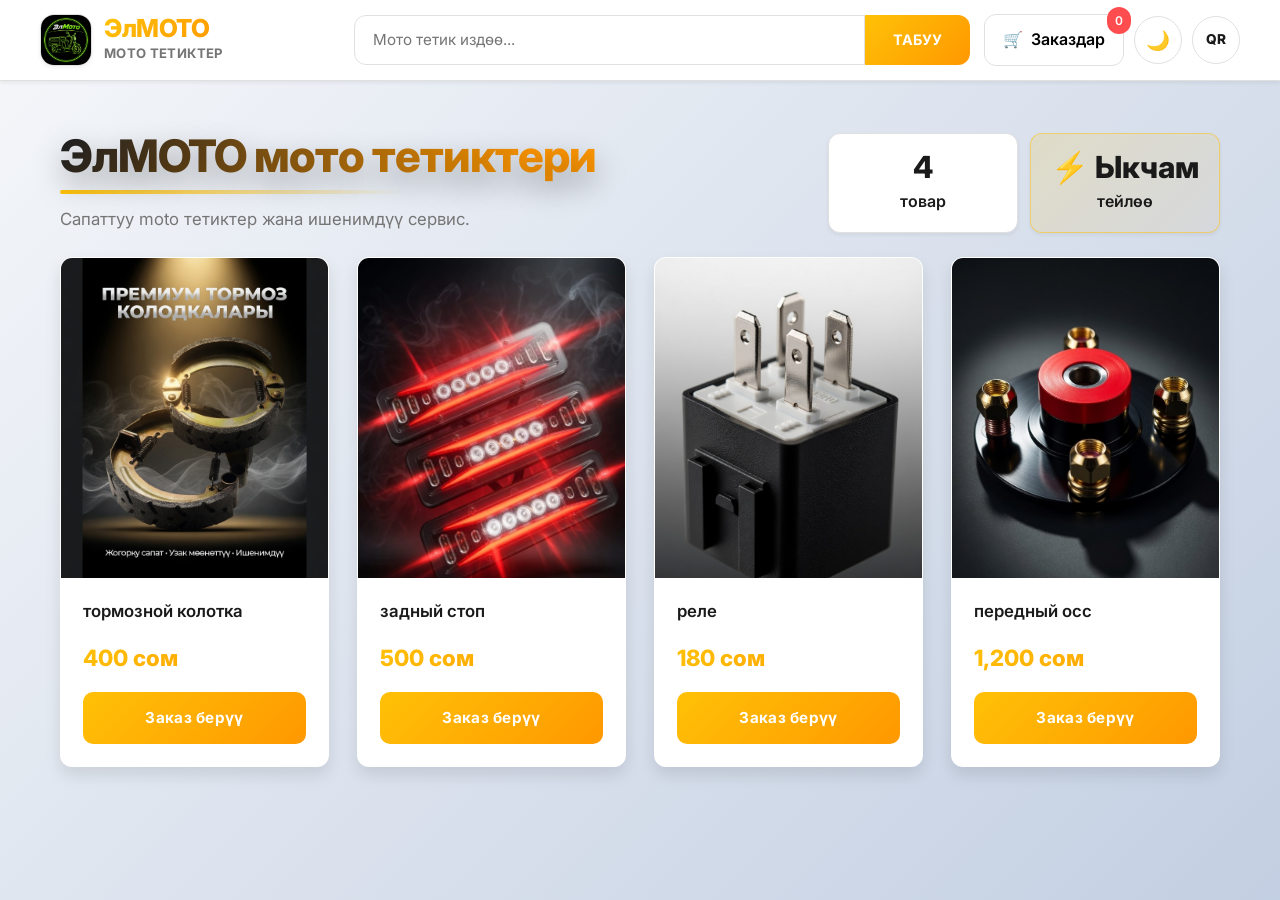
==== index.html @ 6b231006 "Fix mobile layout, QR reliability, and admin UI polish" ====
<!DOCTYPE html>
<html lang="ky">
<head>
    <meta charset="UTF-8">
    <meta name="viewport" content="width=device-width, initial-scale=1.0">
    <title>ЭлМОТО | Мото тетиктер жана заказ берүү</title>
    <meta name="description" content="ЭлМОТО - мото тетиктерди табуу жана заказ берүү үчүн ыңгайлуу дүкөн. Сапаттуу moto тетиктер жана тез байланыш.">
    <meta name="keywords" content="ЭлМОТО, Эл Мото, мото, moto, мото тетиктер, мотозапчасти, заказ, Кыргызстан">
    <meta name="robots" content="index, follow, max-image-preview:large">
    <meta name="theme-color" content="#ff9800">
    <meta property="og:title" content="ЭлМОТО | Мото тетиктер дүкөнү">
    <meta property="og:description" content="ЭлМОТО сайтынан мото тетиктерди тандап, түз заказ бере аласыз.">
    <meta property="og:type" content="website">
    <meta property="og:locale" content="ky_KG">
    <meta name="twitter:card" content="summary">
    <link rel="icon" type="image/jpeg" href="assets/emoto-logo.jpeg">
    <link rel="apple-touch-icon" href="assets/emoto-logo.jpeg">
    <meta property="og:image" content="assets/emoto-logo.jpeg">
    <link href="https://fonts.googleapis.com/css2?family=Inter:wght@400;500;600;700;800&display=swap" rel="stylesheet">
    <link rel="stylesheet" href="style.css">
    <script type="application/ld+json">
    {
      "@context": "https://schema.org",
      "@type": "Store",
      "name": "ЭлМОТО",
      "description": "ЭлМОТО - мото тетиктер дүкөнү жана тез заказ кызматы.",
      "keywords": "ЭлМОТО, moto, мото, мото тетиктер, заказ",
      "availableLanguage": ["ky", "ru"],
      "areaServed": "KG"
    }
    </script>
</head>
<body>

    <header class="main-header">
        <div class="container header-grid">
            <div class="brand">
                <img src="assets/emoto-logo.jpeg" alt="ЭлМОТО эмблемасы" class="brand-emblem">
                <div class="brand-text">
                    <span class="logo">ЭлМОТО</span>
                    <span class="logo-accent">moto тетиктер</span>
                </div>
            </div>

            <form id="search-form" class="search-panel" autocomplete="off">
                <input id="search-input" type="search" placeholder="Мото тетик издөө..." aria-label="Мото товарларды издөө">
                <button type="submit" class="search-btn">ТАБУУ</button>
            </form>

            <div class="header-actions">
                <button id="cart-open" class="cart-trigger" aria-label="Open orders panel">
                    <span class="icon">🛒</span>
                    <span class="text">Заказдар</span>
                    <span id="cart-count" class="cart-badge">0</span>
                </button>

                <button id="theme-toggle" class="theme-toggle" aria-label="Toggle theme">🌙</button>

                <a href="qr.html" class="qr-link" aria-label="QR баракчасын ачуу">QR</a>
            </div>
        </div>
    </header>

    <main class="container">
        <section class="banner">
            <div>
                <h1>ЭлМОТО мото тетиктери</h1>
                <p>Сапаттуу moto тетиктер жана ишенимдүү сервис.</p>
            </div>
            <div class="hero-stats">
                <div><strong id="product-total">0</strong> товар</div>
                <div class="quick-service"><strong>Ыкчам</strong> тейлөө</div>
            </div>
        </section>

        <section id="product-list" class="market-grid" aria-live="polite"></section>
    </main>

    <aside id="cart-panel" class="cart-panel" aria-hidden="true">
        <div class="cart-inner">
            <div class="cart-header">
                <div>
                    <h2>Заказдар</h2>
                    <p id="cart-summary">0 товар, 0 сом</p>
                </div>
                <button id="cart-close" class="icon-button" aria-label="Close cart">✕</button>
            </div>

            <div id="cart-items" class="cart-content"></div>

            <div class="cart-footer">
                <div class="total-row">
                    <span>Жалпы:</span>
                    <strong id="total-amount">0 сом</strong>
                </div>
                <div class="form-group">
                    <input id="customer-name" type="text" placeholder="Атыңыз" autocomplete="name">
                    <input id="customer-phone" type="tel" placeholder="Телефон номери (0...)">
                </div>
                <button id="order-submit" class="checkout-btn">ЗАКАЗ БЕРҮҮ</button>
            </div>
        </div>
    </aside>

    <div id="toast" class="toast" aria-live="assertive" aria-atomic="true"></div>

    <script src="script.js"></script>
</body>
</html>
---- style.css ----
:root {
    --primary: #ffc107;
    --primary-dark: #ff9800;
    --primary-light: #fff9c4;
    --secondary: #2196f3;
    --success: #4caf50;
    --danger: #f44336;
    --surface: #ffffff;
    --surface-muted: #f5f5f5;
    --surface-dark: #fafafa;
    --text: #1a1a1a;
    --text-muted: #757575;
    --text-light: #9e9e9e;
    --border: #e0e0e0;
    --shadow-sm: 0 2px 4px rgba(0, 0, 0, 0.06);
    --shadow-md: 0 8px 16px rgba(0, 0, 0, 0.1);
    --shadow-lg: 0 16px 32px rgba(0, 0, 0, 0.12);
    --shadow-xl: 0 24px 48px rgba(0, 0, 0, 0.15);
    --radius: 12px;
    --transition: all 0.3s cubic-bezier(0.4, 0, 0.2, 1);
}

body.dark-theme,
body.dark,
body.dark-mode {
    --surface: #1a1a1a;
    --surface-muted: #2d2d2d;
    --surface-dark: #121212;
    --text: #ffffff;
    --text-muted: #b0b0b0;
    --text-light: #808080;
    --border: #404040;
    --shadow-sm: 0 2px 4px rgba(0, 0, 0, 0.3);
    --shadow-md: 0 8px 16px rgba(0, 0, 0, 0.4);
    --shadow-lg: 0 16px 32px rgba(0, 0, 0, 0.5);
    --shadow-xl: 0 24px 48px rgba(0, 0, 0, 0.6);
}

body.dark-theme .main-header,
body.dark .main-header,
body.dark-mode .main-header {
    background: rgba(26, 26, 26, 0.98);
}

body.dark-theme,
body.dark,
body.dark-mode {
    background: #000000;
}

body.dark-theme .banner h1,
body.dark .banner h1,
body.dark-mode .banner h1 {
    background: linear-gradient(135deg, #ffffff 0%, #ffe082 45%, #ffb300 100%);
    -webkit-background-clip: text;
    -webkit-text-fill-color: transparent;
    background-clip: text;
    text-shadow: 0 10px 28px rgba(0, 0, 0, 0.35);
}

* {
    margin: 0;
    padding: 0;
    box-sizing: border-box;
}

html {
    scroll-behavior: smooth;
    width: 100%;
    max-width: 100%;
    overflow-x: hidden;
}

body {
    min-height: 100vh;
    background: linear-gradient(135deg, #f5f7fa 0%, #c3cfe2 100%);
    color: var(--text);
    font-family: 'Inter', -apple-system, BlinkMacSystemFont, 'Segoe UI', sans-serif;
    line-height: 1.6;
    -webkit-font-smoothing: antialiased;
    -moz-osx-font-smoothing: grayscale;
    width: 100%;
    max-width: 100%;
    overflow-x: hidden;
}

#app,
main {
    width: 100%;
    max-width: 100%;
}

button,
input {
    font: inherit;
}

a {
    color: inherit;
    text-decoration: none;
}

button {
    cursor: pointer;
}

.container {
    max-width: 1200px;
    margin: 0 auto;
    padding: 28px 20px 40px;
}

.main-header {
    position: sticky;
    top: 0;
    z-index: 100;
    background: rgba(255, 255, 255, 0.98);
    backdrop-filter: blur(12px);
    border-bottom: 1px solid var(--border);
    box-shadow: var(--shadow-sm);
}

.header-grid {
    display: grid;
    grid-template-columns: minmax(220px, 300px) minmax(260px, 1fr) auto;
    align-items: center;
    gap: 14px;
    padding: 14px 0;
}

.brand {
    display: flex;
    align-items: center;
    gap: 12px;
    min-width: 0;
}

.brand-emblem {
    width: 52px;
    height: 52px;
    border-radius: 14px;
    object-fit: cover;
    object-position: center;
    background: #0f1115;
    box-shadow: var(--shadow-sm);
    border: 1px solid var(--border);
}

.brand-text {
    display: grid;
    min-width: 0;
    gap: 2px;
}

.logo {
    display: block;
    font-size: 1.55rem;
    font-weight: 800;
    line-height: 1;
    letter-spacing: -0.5px;
    color: var(--text);
    background: linear-gradient(135deg, var(--primary) 0%, var(--primary-dark) 100%);
    -webkit-background-clip: text;
    -webkit-text-fill-color: transparent;
    background-clip: text;
}

.logo-accent {
    color: var(--text-muted);
    font-size: 0.82rem;
    font-weight: 700;
    letter-spacing: 0.35px;
    text-transform: uppercase;
}

.header-actions {
    display: flex;
    align-items: center;
    gap: 10px;
    justify-self: end;
}

.search-panel {
    display: flex;
    width: 100%;
    min-width: 0;
}

.search-panel input {
    flex: 1;
    min-width: 0;
    border: 1px solid var(--border);
    border-radius: 12px 0 0 12px;
    padding: 12px 18px;
    outline: none;
    background: var(--surface);
    font-size: 0.95rem;
    transition: var(--transition);
}

.search-panel input:focus {
    border-color: var(--primary);
    box-shadow: 0 0 0 3px rgba(255, 193, 7, 0.1);
}

.search-panel button {
    border: none;
    border-radius: 0 12px 12px 0;
    background: linear-gradient(135deg, var(--primary) 0%, var(--primary-dark) 100%);
    color: #fff;
    padding: 0 28px;
    font-weight: 700;
    cursor: pointer;
    transition: var(--transition);
    font-size: 0.9rem;
    min-width: 94px;
    white-space: nowrap;
}

.search-panel button:hover {
    transform: translateY(-2px);
    box-shadow: 0 4px 12px rgba(255, 152, 0, 0.3);
}

.cart-trigger {
    position: relative;
    display: inline-flex;
    gap: 8px;
    align-items: center;
    background: var(--surface);
    border: 1px solid var(--border);
    border-radius: 12px;
    padding: 12px 18px;
    font-weight: 600;
    transition: var(--transition);
    cursor: pointer;
}

.cart-trigger .text {
    white-space: nowrap;
}

.cart-trigger:hover {
    border-color: var(--primary);
    background: var(--primary-light);
    box-shadow: var(--shadow-sm);
}

.cart-badge {
    position: absolute;
    top: -8px;
    right: -8px;
    background: #ff4d4f;
    color: #fff;
    font-size: 0.75rem;
    padding: 4px 8px;
    border-radius: 999px;
}

.theme-toggle {
    width: 48px;
    height: 48px;
    border-radius: 50%;
    border: 1px solid var(--border);
    background: var(--surface);
    display: grid;
    place-items: center;
    cursor: pointer;
    transition: var(--transition);
    font-size: 1.2rem;
}

.theme-toggle:hover {
    border-color: var(--primary);
    background: var(--primary-light);
    box-shadow: var(--shadow-sm);
}

.qr-link {
    width: 48px;
    height: 48px;
    border-radius: 50%;
    border: 1px solid var(--border);
    background: var(--surface);
    display: inline-grid;
    place-items: center;
    transition: var(--transition);
    font-size: 0.85rem;
    font-weight: 800;
    letter-spacing: 0.5px;
}

.qr-link:hover {
    border-color: var(--primary);
    background: var(--primary-light);
    box-shadow: var(--shadow-sm);
}

.banner {
    display: flex;
    flex-wrap: wrap;
    gap: 18px;
    justify-content: space-between;
    align-items: center;
    padding: 24px 0;
}

.banner h1 {
    font-size: 2.8rem;
    line-height: 1.06;
    font-weight: 800;
    letter-spacing: -1px;
    display: inline-block;
    background: linear-gradient(135deg, #1b1e24 0%, #ff9800 82%);
    -webkit-background-clip: text;
    -webkit-text-fill-color: transparent;
    background-clip: text;
    text-shadow: 0 12px 30px rgba(0, 0, 0, 0.34);
}

.banner h1::after {
    content: '';
    display: block;
    width: 64%;
    height: 4px;
    margin-top: 10px;
    border-radius: 999px;
    background: linear-gradient(90deg, #ffc107 0%, rgba(255, 193, 7, 0) 100%);
}

.banner p {
    margin-top: 12px;
    color: var(--text-muted);
    max-width: 620px;
    font-size: 1.05rem;
}

.hero-stats {
    display: grid;
    grid-template-columns: repeat(2, minmax(120px, 1fr));
    gap: 12px;
}

.hero-stats div {
    background: var(--surface);
    border: 1px solid var(--border);
    border-radius: 12px;
    padding: 18px 20px;
    font-weight: 600;
    text-align: center;
    box-shadow: var(--shadow-sm);
    transition: var(--transition);
}

.hero-stats div:hover {
    transform: translateY(-2px);
    box-shadow: var(--shadow-md);
    border-color: var(--primary);
}

.hero-stats strong {
    display: block;
    font-size: 1.9rem;
    font-weight: 800;
    line-height: 1;
    margin-bottom: 6px;
}

.hero-stats .quick-service {
    background: linear-gradient(135deg, rgba(255, 193, 7, 0.16) 0%, rgba(255, 152, 0, 0.06) 100%);
    border-color: rgba(255, 193, 7, 0.5);
}

.hero-stats .quick-service strong::before {
    content: '⚡ ';
}

.market-grid {
    display: grid;
    grid-template-columns: repeat(auto-fit, minmax(260px, 1fr));
    gap: 28px;
}

.empty-state {
    grid-column: 1 / -1;
    background: var(--surface);
    border: 1px solid var(--border);
    border-radius: var(--radius);
    padding: 32px;
    text-align: center;
    color: var(--text-muted);
}

.empty-state strong {
    display: block;
    margin-bottom: 8px;
    color: var(--text);
    font-size: 1.1rem;
}

.card {
    background: var(--surface);
    border-radius: var(--radius);
    box-shadow: var(--shadow-md);
    overflow: hidden;
    display: flex;
    flex-direction: column;
    transition: var(--transition);
    border: 1px solid rgba(255, 193, 7, 0);
}

.card:hover {
    transform: translateY(-6px);
    box-shadow: var(--shadow-lg);
    border-color: var(--primary);
}

.img-container {
    width: 100%;
    height: 320px;
    display: flex;
    align-items: center;
    justify-content: center;
    overflow: hidden;
    background: linear-gradient(135deg, #f9fbff 0%, #eaf0f9 100%);
    position: relative;
    border-radius: 8px 8px 0 0;
}

.img-container img {
    width: 100%;
    height: 100%;
    object-fit: cover;
    padding: 0;
    border-radius: 0;
    display: block;
}

.card-body {
    padding: 22px;
    display: flex;
    flex-direction: column;
    gap: 16px;
    flex: 1;
}

.card-body h3 {
    font-size: 1.05rem;
    line-height: 1.4;
    color: var(--text);
    font-weight: 600;
}

.card-body .price {
    font-size: 1.4rem;
    font-weight: 800;
    background: linear-gradient(135deg, var(--primary) 0%, var(--primary-dark) 100%);
    -webkit-background-clip: text;
    -webkit-text-fill-color: transparent;
    background-clip: text;
}

.card-body button {
    align-self: stretch;
    border-radius: 10px;
    border: none;
    background: linear-gradient(135deg, var(--primary) 0%, var(--primary-dark) 100%);
    color: #fff;
    font-weight: 700;
    padding: 14px 0;
    transition: var(--transition);
    cursor: pointer;
    font-size: 0.95rem;
}

.card-body button:hover {
    transform: scale(1.02);
    box-shadow: 0 4px 12px rgba(255, 152, 0, 0.3);
}

.card-body button:active {
    transform: scale(0.98);
}

.cart-panel {
    position: fixed;
    inset: 0 auto auto auto;
    right: -100%;
    top: 0;
    width: min(420px, 100%);
    height: 100%;
    background: var(--surface);
    transition: right 0.3s ease;
    box-shadow: -24px 0 60px rgba(0, 0, 0, 0.15);
    z-index: 120;
}

.cart-panel.active {
    right: 0;
}

.cart-inner {
    display: flex;
    flex-direction: column;
    height: 100%;
    padding: 28px;
}

.cart-header,
.admin-header {
    display: flex;
    justify-content: space-between;
    align-items: flex-start;
    gap: 18px;
    margin-bottom: 10px;
}

.cart-header h2,
.admin-header h2 {
    font-size: 1.6rem;
    font-weight: 800;
    background: linear-gradient(135deg, var(--text) 0%, var(--primary-dark) 100%);
    -webkit-background-clip: text;
    -webkit-text-fill-color: transparent;
    background-clip: text;
}

.cart-content {
    flex: 1;
    margin: 22px 0;
    display: grid;
    gap: 14px;
    overflow-y: auto;
}

.cart-item,
.admin-item {
    background: var(--surface-muted);
    border: 1px solid var(--border);
    border-radius: 10px;
    padding: 16px;
    display: grid;
    gap: 10px;
    transition: var(--transition);
}

.cart-item:hover {
    border-color: var(--primary);
    background: #fefdf7;
}

.cart-item span,
.admin-item span {
    color: var(--text-muted);
}

.cart-item strong {
    color: var(--text);
    font-weight: 700;
}

.quantity-control {
    display: inline-flex;
    align-items: center;
    gap: 10px;
    border: 1px solid var(--border);
    border-radius: 8px;
    padding: 6px 10px;
    background: var(--surface);
    transition: var(--transition);
}

.quantity-control:hover {
    border-color: var(--primary);
}

.quantity-control button {
    border: none;
    background: transparent;
    font-size: 1rem;
    font-weight: 700;
    width: 26px;
    height: 26px;
    border-radius: 50%;
}

.cart-footer {
    border-top: 1px solid var(--border);
    padding-top: 18px;
    display: grid;
    gap: 18px;
}

.total-row {
    display: flex;
    justify-content: space-between;
    font-size: 1.15rem;
    font-weight: 800;
    background: linear-gradient(135deg, var(--text) 0%, var(--primary-dark) 100%);
    color: var(--surface);
    padding: 14px 16px;
    border-radius: 10px;
}

.form-group {
    display: grid;
    gap: 12px;
}

.form-group input {
    width: 100%;
    border: 1px solid var(--border);
    border-radius: 10px;
    padding: 12px 16px;
    outline: none;
    font-size: 0.95rem;
    transition: var(--transition);
}

.form-group input:focus {
    border-color: var(--primary);
    box-shadow: 0 0 0 3px rgba(255, 193, 7, 0.1);
}

.checkout-btn {
    border: none;
    border-radius: 10px;
    background: linear-gradient(135deg, #000 0%, #1a1a1a 100%);
    color: #fff;
    font-weight: 800;
    padding: 14px;
    transition: var(--transition);
    cursor: pointer;
    font-size: 0.95rem;
    letter-spacing: 0.3px;
}

.checkout-btn:hover {
    transform: translateY(-2px);
    box-shadow: 0 6px 16px rgba(0, 0, 0, 0.3);
}

.checkout-btn:active {
    transform: translateY(0);
}

.icon-button {
    border: none;
    background: transparent;
    font-size: 1.2rem;
    color: var(--text);
    cursor: pointer;
    transition: var(--transition);
}

.admin-entry {
    position: fixed;
    bottom: 22px;
    left: 22px;
    width: 56px;
    height: 56px;
    border-radius: 50%;
    display: grid;
    place-items: center;
    background: var(--surface);
    box-shadow: var(--shadow-lg);
    opacity: 1;
    border: 1px solid var(--border);
    cursor: pointer;
    transition: var(--transition);
    font-size: 1.4rem;
}

.admin-entry:hover {
    transform: scale(1.1);
    box-shadow: var(--shadow-xl);
}

.modal {
    position: fixed;
    inset: 0;
    background: rgba(0, 0, 0, 0.5);
    display: none;
    align-items: center;
    justify-content: center;
    padding: 24px;
    z-index: 130;
    animation: fadeIn 0.2s ease;
}

.modal.active {
    display: flex;
}

.modal-card,
.admin-window {
    width: min(520px, 100%);
    border-radius: 16px;
    background: var(--surface);
    padding: 32px;
    box-shadow: var(--shadow-xl);
    animation: slideUp 0.3s ease;
}

@keyframes fadeIn {
    from { opacity: 0; }
    to { opacity: 1; }
}

@keyframes slideUp {
    from { transform: translateY(20px); opacity: 0; }
    to { transform: translateY(0); opacity: 1; }
}

.modal-card h3 {
    margin-bottom: 18px;
    font-size: 1.4rem;
    font-weight: 800;
    background: linear-gradient(135deg, #000 0%, #1a1a1a 100%);
    -webkit-background-clip: text;
    -webkit-text-fill-color: transparent;
    background-clip: text;
}

.modal-card input,
.admin-body input,
#product-image {
    width: 100%;
    border: 1px solid var(--border);
    border-radius: 10px;
    padding: 14px 16px;
    margin-bottom: 14px;
    transition: var(--transition);
    font-size: 0.95rem;
}

.modal-card input:focus,
.admin-body input:focus {
    outline: none;
    border-color: var(--primary);
    box-shadow: 0 0 0 3px rgba(255, 193, 7, 0.1);
}

.modal-actions {
    display: flex;
    gap: 12px;
    flex-wrap: wrap;
}

.secondary-btn {
    border: 1px solid var(--border);
    background: var(--surface);
    color: var(--text);
    border-radius: 10px;
    padding: 14px 24px;
    cursor: pointer;
    font-weight: 600;
    transition: var(--transition);
    font-size: 0.95rem;
}

.secondary-btn:hover {
    background: var(--surface-muted);
    border-color: var(--text-light);
}

.upload-label {
    display: block;
    width: 100%;
    border: 2px dashed var(--border);
    border-radius: 12px;
    padding: 24px;
    text-align: center;
    color: var(--text-muted);
    cursor: pointer;
    margin-bottom: 14px;
    transition: var(--transition);
    background: var(--surface-dark);
}

.upload-label:hover {
    border-color: var(--primary);
    background: var(--primary-light);
    color: var(--primary-dark);
}

.admin-body {
    display: grid;
    gap: 14px;
}

.admin-list-scroll {
    margin-top: 20px;
    display: grid;
    gap: 12px;
    max-height: 360px;
    overflow-y: auto;
    border: 1px solid var(--border);
    border-radius: 10px;
    padding: 12px;
    background: var(--surface-muted);
}

.admin-item {
    display: grid;
    grid-template-columns: 1fr auto;
    align-items: center;
    gap: 14px;
}

.admin-item button {
    border: none;
    background: linear-gradient(135deg, var(--danger) 0%, #e53935 100%);
    color: #fff;
    border-radius: 10px;
    padding: 10px 14px;
    cursor: pointer;
    transition: var(--transition);
    font-weight: 600;
}

.admin-item button:hover {
    transform: translateY(-2px);
    box-shadow: 0 4px 12px rgba(244, 67, 54, 0.3);
}

.qr-page {
    max-width: 760px;
}

.qr-hero {
    margin-bottom: 12px;
}

.qr-card {
    background: var(--surface);
    border: 1px solid var(--border);
    border-radius: 16px;
    box-shadow: var(--shadow-md);
    padding: 28px;
    display: grid;
    gap: 16px;
}

.qr-container {
    display: flex;
    justify-content: center;
    margin: 20px 0;
}

.qr-container img {
    width: 200px;
    height: 200px;
    border: 1px solid var(--border);
    border-radius: 10px;
}

.qr-url {
    color: var(--text-muted);
    text-align: center;
    word-break: break-all;
}

.qr-home-btn {
    text-align: center;
    display: inline-block;
}

.qr-top-link {
    padding: 10px 16px;
    border: 1px solid var(--border);
    border-radius: 999px;
    font-weight: 700;
    background: var(--surface);
    transition: var(--transition);
}

.qr-top-link:hover {
    border-color: var(--primary);
    background: var(--primary-light);
}

.toast {
    position: fixed;
    bottom: 22px;
    left: 50%;
    transform: translateX(-50%) translateY(20px);
    min-width: 280px;
    max-width: 92%;
    background: linear-gradient(135deg, rgba(30, 30, 30, 0.94) 0%, rgba(0, 0, 0, 0.96) 100%);
    color: white;
    padding: 16px 20px;
    border-radius: 10px;
    text-align: center;
    opacity: 0;
    pointer-events: none;
    transition: var(--transition);
    box-shadow: var(--shadow-lg);
    border: 1px solid rgba(255, 255, 255, 0.1);
}

.toast.show {
    opacity: 1;
    transform: translateX(-50%) translateY(0);
}

body.dark-theme .search-panel input,
body.dark .search-panel input,
body.dark-mode .search-panel input {
    color: #ffffff;
}

body.dark-theme .search-panel input::placeholder,
body.dark .search-panel input::placeholder,
body.dark-mode .search-panel input::placeholder {
    color: rgba(255, 255, 255, 0.7);
}

body.dark-theme .cart-trigger,
body.dark .cart-trigger,
body.dark-mode .cart-trigger,
body.dark-theme .hero-stats div,
body.dark .hero-stats div,
body.dark-mode .hero-stats div,
body.dark-theme .qr-link,
body.dark .qr-link,
body.dark-mode .qr-link,
body.dark-theme .qr-top-link,
body.dark .qr-top-link,
body.dark-mode .qr-top-link,
body.dark-theme .header-actions a,
body.dark .header-actions a,
body.dark-mode .header-actions a {
    color: #ffffff;
}

body.dark-theme .quantity-control button,
body.dark .quantity-control button,
body.dark-mode .quantity-control button {
    color: #ffffff;
}

@media (max-width: 980px) {
    .header-grid {
        grid-template-columns: 1fr;
        gap: 8px;
    }

    .brand {
        justify-content: flex-start;
    }

    .search-panel {
        order: 3;
        width: 100%;
    }

    .header-actions {
        order: 2;
        width: 100%;
        justify-content: stretch;
        display: grid;
        grid-template-columns: minmax(0, 1fr) 48px 48px;
        gap: 10px;
    }

    .cart-trigger {
        width: 100%;
        max-width: none;
        justify-content: center;
    }

    .banner {
        align-items: flex-start;
    }
}

@media (max-width: 620px) {
    .container {
        padding: 20px 14px 28px;
    }

    .main-header .container {
        padding-top: 12px;
        padding-bottom: 12px;
    }

    .brand {
        gap: 10px;
    }

    .brand-emblem {
        width: 46px;
        height: 46px;
        border-radius: 12px;
    }

    .logo {
        font-size: 1.32rem;
    }

    .logo-accent {
        font-size: 0.76rem;
    }

    .header-actions {
        grid-template-columns: minmax(0, 1fr) 44px 44px;
    }

    .theme-toggle,
    .qr-link {
        width: 44px;
        height: 44px;
    }

    .search-panel input {
        padding: 12px 12px;
        font-size: 0.94rem;
    }

    .search-panel button {
        padding: 0 12px;
        font-size: 0.95rem;
        min-width: 88px;
    }

    .search-panel {
        display: grid;
        grid-template-columns: minmax(0, 1fr) minmax(88px, 96px);
    }

    .search-panel input {
        border-radius: 12px 0 0 12px;
    }

    .search-panel button {
        width: 100%;
    }

    .banner {
        padding-top: 8px;
    }

    .banner h1 {
        font-size: 2.15rem;
    }

    .banner p {
        font-size: 0.95rem;
    }

    .hero-stats {
        grid-template-columns: repeat(2, minmax(0, 1fr));
        gap: 10px;
    }

    .hero-stats div {
        padding: 14px 10px;
        border-radius: 11px;
        font-size: 0.88rem;
    }

    .hero-stats strong {
        font-size: 1.5rem;
    }

    .market-grid {
        grid-template-columns: 1fr;
        gap: 20px;
    }

    .img-container {
        height: 260px;
        border-radius: 8px;
    }

    .cart-panel {
        width: 100%;
    }

    .cart-inner {
        padding: 18px;
    }

    .qr-card {
        padding: 20px 16px;
    }
}

@media (max-width: 768px) {
    html,
    body,
    #app,
    main {
        width: 100%;
        max-width: 100%;
        overflow-x: hidden;
    }

    .banner {
        justify-content: center;
    }

    .banner > div:first-child {
        width: 100%;
        text-align: center;
    }

    .banner > div:first-child p {
        margin-left: auto;
        margin-right: auto;
    }

    .hero-stats {
        width: 100%;
        justify-content: center;
    }

    .hero-stats div {
        text-align: center;
    }

    body.dark-theme .header-actions .cart-trigger,
    body.dark .header-actions .cart-trigger,
    body.dark-mode .header-actions .cart-trigger,
    body.dark-theme .header-actions .qr-link,
    body.dark .header-actions .qr-link,
    body.dark-mode .header-actions .qr-link,
    body.dark-theme .header-actions .qr-top-link,
    body.dark .header-actions .qr-top-link,
    body.dark-mode .header-actions .qr-top-link {
        color: #ffffff;
    }

    .img-container {
        width: 100%;
        max-width: 100%;
        height: 240px;
    }

    .img-container img {
        width: 100%;
        max-width: 100%;
        height: 100%;
        object-fit: cover;
        display: block;
    }

    body.dark-theme .search-panel input,
    body.dark .search-panel input,
    body.dark-mode .search-panel input {
        color: #ffffff;
    }

    body.dark-theme .quantity-control button,
    body.dark .quantity-control button,
    body.dark-mode .quantity-control button {
        color: #ffffff;
    }
}

@media (max-width: 600px) {
    .market-grid {
        grid-template-columns: repeat(2, minmax(0, 1fr));
        gap: 12px;
    }

    .card {
        border-radius: 10px;
    }

    .img-container {
        height: 170px;
    }

    .img-container img {
        width: 100%;
        max-width: 100%;
        height: 100%;
        object-fit: cover;
    }

    .card-body {
        padding: 12px;
        gap: 10px;
    }

    .card-body h3 {
        font-size: 0.95rem;
    }

    .card-body .price {
        font-size: 1.15rem;
    }

    .card-body button {
        font-size: 0.9rem;
        padding: 10px 0;
    }
}
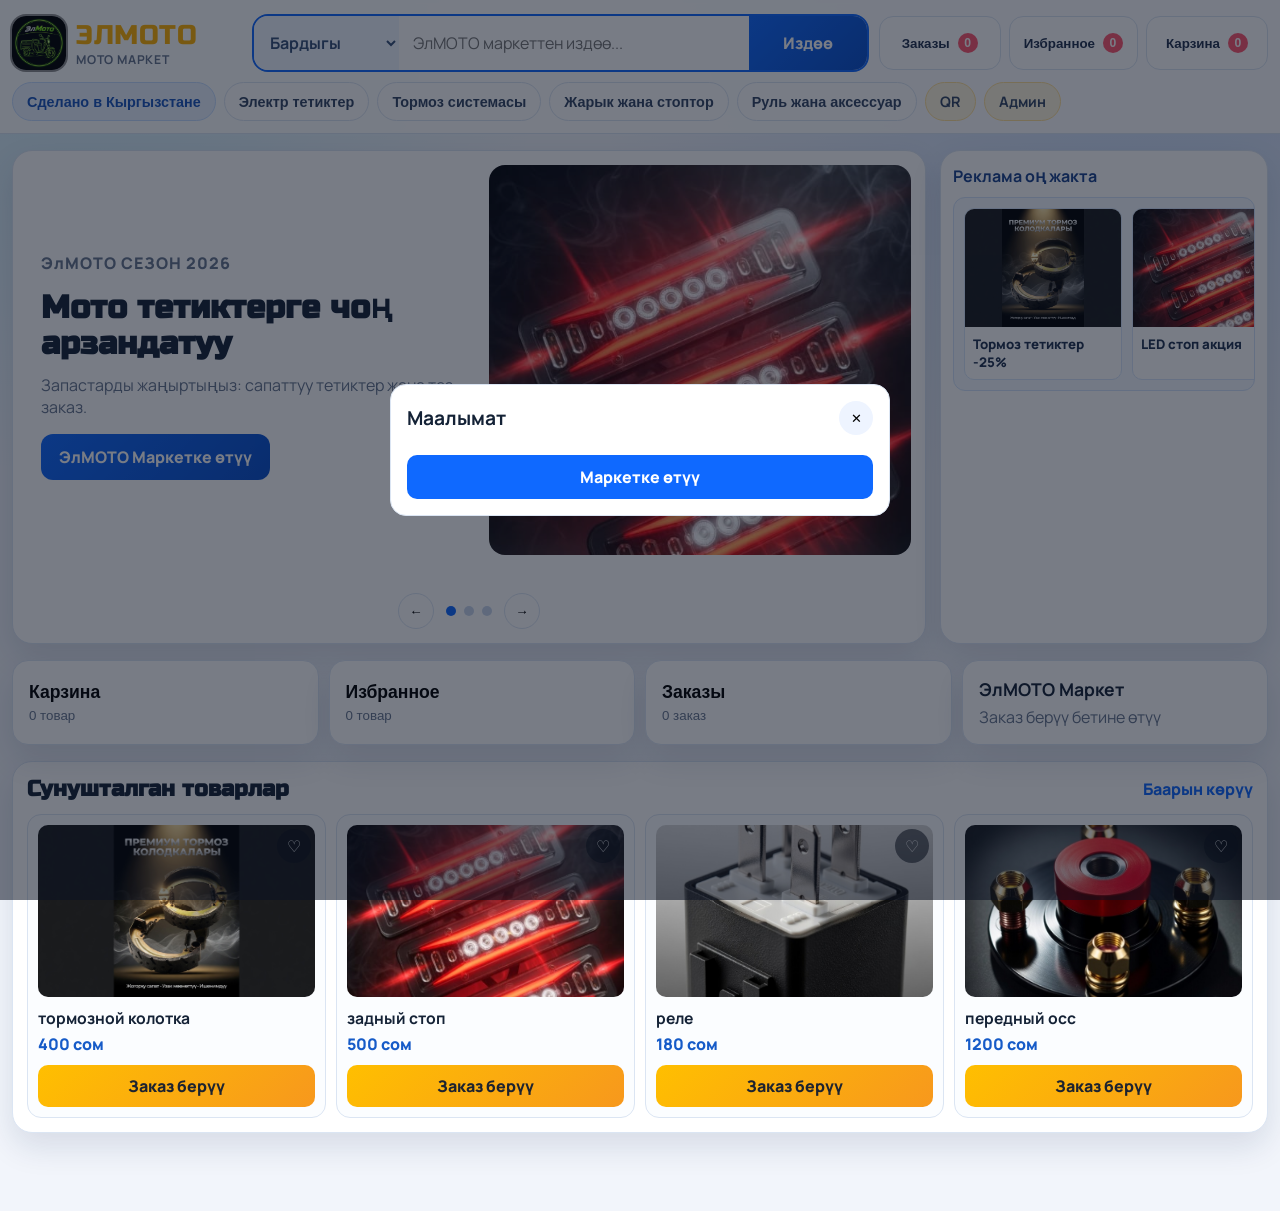
==== commit b8beac56: "Create multi-function homepage and move store to shop page" ====
--- a/index.html
+++ b/index.html
@@ -3,107 +3,221 @@
 <head>
     <meta charset="UTF-8">
     <meta name="viewport" content="width=device-width, initial-scale=1.0">
-    <title>ЭлМОТО | Мото тетиктер жана заказ берүү</title>
-    <meta name="description" content="ЭлМОТО - мото тетиктерди табуу жана заказ берүү үчүн ыңгайлуу дүкөн. Сапаттуу moto тетиктер жана тез байланыш.">
-    <meta name="keywords" content="ЭлМОТО, Эл Мото, мото, moto, мото тетиктер, мотозапчасти, заказ, Кыргызстан">
+    <title>ЭлМОТО | Башкы бет</title>
+    <meta name="description" content="ЭлМОТО башкы бет: акциялар, реклама, карзина, избранное жана заказ бөлүмдөрү.">
+    <meta name="keywords" content="ЭлМОТО, мото, маркет, акция, заказ, карзина, избранное">
     <meta name="robots" content="index, follow, max-image-preview:large">
-    <meta name="theme-color" content="#ff9800">
-    <meta property="og:title" content="ЭлМОТО | Мото тетиктер дүкөнү">
-    <meta property="og:description" content="ЭлМОТО сайтынан мото тетиктерди тандап, түз заказ бере аласыз.">
+    <meta name="theme-color" content="#0f69ff">
+    <meta property="og:title" content="ЭлМОТО | Башкы бет">
+    <meta property="og:description" content="ЭлМОТО маркетинин башкы бети. Заказ, карзина, избранное жана акциялар.">
     <meta property="og:type" content="website">
     <meta property="og:locale" content="ky_KG">
-    <meta name="twitter:card" content="summary">
+    <meta name="twitter:card" content="summary_large_image">
     <link rel="icon" type="image/jpeg" href="assets/emoto-logo.jpeg">
     <link rel="apple-touch-icon" href="assets/emoto-logo.jpeg">
     <meta property="og:image" content="assets/emoto-logo.jpeg">
-    <link href="https://fonts.googleapis.com/css2?family=Inter:wght@400;500;600;700;800&display=swap" rel="stylesheet">
-    <link rel="stylesheet" href="style.css">
-    <script type="application/ld+json">
-    {
-      "@context": "https://schema.org",
-      "@type": "Store",
-      "name": "ЭлМОТО",
-      "description": "ЭлМОТО - мото тетиктер дүкөнү жана тез заказ кызматы.",
-      "keywords": "ЭлМОТО, moto, мото, мото тетиктер, заказ",
-      "availableLanguage": ["ky", "ru"],
-      "areaServed": "KG"
-    }
-    </script>
+    <link rel="preconnect" href="https://fonts.googleapis.com">
+    <link rel="preconnect" href="https://fonts.gstatic.com" crossorigin>
+    <link href="https://fonts.googleapis.com/css2?family=Manrope:wght@400;600;700;800&family=Russo+One&display=swap" rel="stylesheet">
+    <link rel="stylesheet" href="home.css">
 </head>
-<body>
-
-    <header class="main-header">
-        <div class="container header-grid">
-            <div class="brand">
-                <img src="assets/emoto-logo.jpeg" alt="ЭлМОТО эмблемасы" class="brand-emblem">
-                <div class="brand-text">
-                    <span class="logo">ЭлМОТО</span>
-                    <span class="logo-accent">moto тетиктер</span>
-                </div>
-            </div>
-
-            <form id="search-form" class="search-panel" autocomplete="off">
-                <input id="search-input" type="search" placeholder="Мото тетик издөө..." aria-label="Мото товарларды издөө">
-                <button type="submit" class="search-btn">ТАБУУ</button>
+<body id="top">
+    <header class="home-header">
+        <div class="shell top-row">
+            <a href="shop.html" class="brand-block" aria-label="ЭлМОТО маркетке өтүү">
+                <img src="assets/emoto-logo.jpeg" alt="ЭлМОТО эмблемасы">
+                <div>
+                    <p class="brand-title">ЭлМОТО</p>
+                    <p class="brand-sub">мото маркет</p>
+                </div>
+            </a>
+
+            <form id="home-search-form" class="home-search">
+                <select id="home-search-scope" aria-label="Издөө категориясы">
+                    <option value="all">Бардыгы</option>
+                    <option value="parts">Мото тетиктер</option>
+                    <option value="service">Сервис</option>
+                </select>
+                <input id="home-search-input" type="search" placeholder="ЭлМОТО маркеттен издөө...">
+                <button type="submit">Издөө</button>
             </form>
 
-            <div class="header-actions">
-                <button id="cart-open" class="cart-trigger" aria-label="Open orders panel">
-                    <span class="icon">🛒</span>
-                    <span class="text">Заказдар</span>
-                    <span id="cart-count" class="cart-badge">0</span>
-                </button>
-
-                <button id="theme-toggle" class="theme-toggle" aria-label="Toggle theme">🌙</button>
-
-                <a href="qr.html" class="qr-link" aria-label="QR баракчасын ачуу">QR</a>
-            </div>
+            <div class="header-tools">
+                <button class="tool-btn" data-panel-open="orders" type="button">Заказы <span id="orders-count">0</span></button>
+                <button class="tool-btn" data-panel-open="favorites" type="button">Избранное <span id="favorites-count">0</span></button>
+                <button class="tool-btn" data-panel-open="cart" type="button">Карзина <span id="cart-count">0</span></button>
+            </div>
+        </div>
+
+        <div class="shell category-row">
+            <button type="button" class="cat-pill active">Сделано в Кыргызстане</button>
+            <button type="button" class="cat-pill">Электр тетиктер</button>
+            <button type="button" class="cat-pill">Тормоз системасы</button>
+            <button type="button" class="cat-pill">Жарык жана стоптор</button>
+            <button type="button" class="cat-pill">Руль жана аксессуар</button>
+            <a href="qr.html" class="cat-pill link-pill">QR</a>
+            <a href="admin.html" class="cat-pill link-pill">Админ</a>
         </div>
     </header>
 
-    <main class="container">
-        <section class="banner">
-            <div>
-                <h1>ЭлМОТО мото тетиктери</h1>
-                <p>Сапаттуу moto тетиктер жана ишенимдүү сервис.</p>
-            </div>
-            <div class="hero-stats">
-                <div><strong id="product-total">0</strong> товар</div>
-                <div class="quick-service"><strong>Ыкчам</strong> тейлөө</div>
-            </div>
+    <main class="shell home-main">
+        <section class="hero-layout">
+            <div class="hero-slider" aria-label="ЭлМОТО акциялары">
+                <div id="hero-slides" class="hero-slides">
+                    <article class="slide is-active">
+                        <div class="slide-copy">
+                            <p class="eyebrow">ЭлМОТО СЕЗОН 2026</p>
+                            <h1>Мото тетиктерге чоң арзандатуу</h1>
+                            <p>Запастарды жаңыртыңыз: сапаттуу тетиктер жана тез заказ.</p>
+                            <a href="shop.html" class="primary-link">ЭлМОТО Маркетке өтүү</a>
+                        </div>
+                        <img src="assets/products/rear-stop.jpeg" alt="Акция баннери">
+                    </article>
+
+                    <article class="slide">
+                        <div class="slide-copy">
+                            <p class="eyebrow">ТЕЗ ЖЕТКИРҮҮ</p>
+                            <h1>Заказ бериңиз, дароо байланышабыз</h1>
+                            <p>Карзина жана заказ бөлүмү толук иштейт.</p>
+                            <a href="shop.html?panel=orders" class="primary-link">Заказдарга өтүү</a>
+                        </div>
+                        <img src="assets/products/front-hub.jpeg" alt="Заказ баннери">
+                    </article>
+
+                    <article class="slide">
+                        <div class="slide-copy">
+                            <p class="eyebrow">ЖАҢЫ ПОЗИЦИЯЛАР</p>
+                            <h1>Эң керектүү мото тетиктер бир жерде</h1>
+                            <p>Издөөнү колдонуңуз жана керектүү товарды тез табыңыз.</p>
+                            <a href="shop.html?search=мото" class="primary-link">Мото тетиктерди табуу</a>
+                        </div>
+                        <img src="assets/products/relay.jpeg" alt="Жаңы товар баннери">
+                    </article>
+                </div>
+
+                <div class="slider-controls">
+                    <button id="slide-prev" type="button" aria-label="Мурунку баннер">←</button>
+                    <div id="slide-dots" class="dots" aria-label="Слайд тандоо">
+                        <button type="button" class="is-active" data-slide="0"></button>
+                        <button type="button" data-slide="1"></button>
+                        <button type="button" data-slide="2"></button>
+                    </div>
+                    <button id="slide-next" type="button" aria-label="Кийинки баннер">→</button>
+                </div>
+            </div>
+
+            <aside class="ad-column" aria-label="Реклама">
+                <h2>Реклама оң жакта</h2>
+                <div class="ad-window">
+                    <div class="ad-track">
+                        <a href="shop.html" class="ad-card">
+                            <img src="assets/products/brake-shoe.jpeg" alt="Тормоз акциясы">
+                            <span>Тормоз тетиктер -25%</span>
+                        </a>
+                        <a href="shop.html" class="ad-card">
+                            <img src="assets/products/rear-stop.jpeg" alt="Стоп акциясы">
+                            <span>LED стоп акция</span>
+                        </a>
+                        <a href="shop.html" class="ad-card">
+                            <img src="assets/products/relay.jpeg" alt="Реле акциясы">
+                            <span>Реле жана электро блок</span>
+                        </a>
+                        <a href="shop.html" class="ad-card">
+                            <img src="assets/products/front-hub.jpeg" alt="Осс акциясы">
+                            <span>Передний осс жеңил баада</span>
+                        </a>
+                        <a href="shop.html" class="ad-card">
+                            <img src="assets/products/brake-shoe.jpeg" alt="Тормоз акциясы 2">
+                            <span>Күндүн сунушу</span>
+                        </a>
+                        <a href="shop.html" class="ad-card">
+                            <img src="assets/products/rear-stop.jpeg" alt="Стоп акциясы 2">
+                            <span>ЭлМОТО бестселлер</span>
+                        </a>
+                    </div>
+                </div>
+            </aside>
         </section>
 
-        <section id="product-list" class="market-grid" aria-live="polite"></section>
+        <section class="feature-row">
+            <button class="feature-tile" type="button" data-panel-open="cart">
+                <strong>Карзина</strong>
+                <span id="cart-count-tile">0 товар</span>
+            </button>
+            <button class="feature-tile" type="button" data-panel-open="favorites">
+                <strong>Избранное</strong>
+                <span id="favorites-count-tile">0 товар</span>
+            </button>
+            <button class="feature-tile" type="button" data-panel-open="orders">
+                <strong>Заказы</strong>
+                <span id="orders-count-tile">0 заказ</span>
+            </button>
+            <a class="feature-tile feature-link" href="shop.html">
+                <strong>ЭлМОТО Маркет</strong>
+                <span>Заказ берүү бетине өтүү</span>
+            </a>
+        </section>
+
+        <section class="recommended">
+            <div class="section-head">
+                <h2>Сунушталган товарлар</h2>
+                <a href="shop.html">Баарын көрүү</a>
+            </div>
+            <div class="rec-grid">
+                <article class="rec-card">
+                    <button class="fav-toggle" type="button" data-fav-id="101" data-name="тормозной колотка" data-price="400" data-image="assets/products/brake-shoe.jpeg" aria-label="Избранное">♡</button>
+                    <img src="assets/products/brake-shoe.jpeg" alt="тормозной колотка">
+                    <h3>тормозной колотка</h3>
+                    <p>400 сом</p>
+                    <a href="shop.html?search=тормозной">Заказ берүү</a>
+                </article>
+
+                <article class="rec-card">
+                    <button class="fav-toggle" type="button" data-fav-id="102" data-name="задный стоп" data-price="500" data-image="assets/products/rear-stop.jpeg" aria-label="Избранное">♡</button>
+                    <img src="assets/products/rear-stop.jpeg" alt="задный стоп">
+                    <h3>задный стоп</h3>
+                    <p>500 сом</p>
+                    <a href="shop.html?search=стоп">Заказ берүү</a>
+                </article>
+
+                <article class="rec-card">
+                    <button class="fav-toggle" type="button" data-fav-id="103" data-name="реле" data-price="180" data-image="assets/products/relay.jpeg" aria-label="Избранное">♡</button>
+                    <img src="assets/products/relay.jpeg" alt="реле">
+                    <h3>реле</h3>
+                    <p>180 сом</p>
+                    <a href="shop.html?search=реле">Заказ берүү</a>
+                </article>
+
+                <article class="rec-card">
+                    <button class="fav-toggle" type="button" data-fav-id="104" data-name="передный осс" data-price="1200" data-image="assets/products/front-hub.jpeg" aria-label="Избранное">♡</button>
+                    <img src="assets/products/front-hub.jpeg" alt="передный осс">
+                    <h3>передный осс</h3>
+                    <p>1200 сом</p>
+                    <a href="shop.html?search=осс">Заказ берүү</a>
+                </article>
+            </div>
+        </section>
     </main>
 
-    <aside id="cart-panel" class="cart-panel" aria-hidden="true">
-        <div class="cart-inner">
-            <div class="cart-header">
-                <div>
-                    <h2>Заказдар</h2>
-                    <p id="cart-summary">0 товар, 0 сом</p>
-                </div>
-                <button id="cart-close" class="icon-button" aria-label="Close cart">✕</button>
-            </div>
-
-            <div id="cart-items" class="cart-content"></div>
-
-            <div class="cart-footer">
-                <div class="total-row">
-                    <span>Жалпы:</span>
-                    <strong id="total-amount">0 сом</strong>
-                </div>
-                <div class="form-group">
-                    <input id="customer-name" type="text" placeholder="Атыңыз" autocomplete="name">
-                    <input id="customer-phone" type="tel" placeholder="Телефон номери (0...)">
-                </div>
-                <button id="order-submit" class="checkout-btn">ЗАКАЗ БЕРҮҮ</button>
-            </div>
+    <section id="quick-panel" class="quick-panel" hidden>
+        <div class="panel-card">
+            <div class="panel-head">
+                <h3 id="panel-title">Маалымат</h3>
+                <button id="panel-close" type="button" aria-label="Жабуу">✕</button>
+            </div>
+            <div id="panel-body" class="panel-body"></div>
+            <a href="shop.html" class="panel-link">Маркетке өтүү</a>
         </div>
-    </aside>
-
-    <div id="toast" class="toast" aria-live="assertive" aria-atomic="true"></div>
-
-    <script src="script.js"></script>
+    </section>
+
+    <nav class="mobile-nav">
+        <a href="#top">Башкы бет</a>
+        <button type="button" data-panel-open="favorites">Избранное</button>
+        <button type="button" data-panel-open="cart">Карзина</button>
+        <button type="button" data-panel-open="orders">Заказы</button>
+        <a href="shop.html">Маркет</a>
+    </nav>
+
+    <script src="home.js"></script>
 </body>
 </html>
--- a/home.css
+++ b/home.css
@@ -0,0 +1,745 @@
+:root {
+    --h-blue: #0f69ff;
+    --h-blue-dark: #0a4fcb;
+    --h-cyan: #00c2ff;
+    --h-bg: #f2f5fb;
+    --h-card: #ffffff;
+    --h-text: #142236;
+    --h-muted: #66758e;
+    --h-border: #dbe5f3;
+    --h-shadow: 0 14px 32px rgba(17, 43, 82, 0.12);
+}
+
+* {
+    box-sizing: border-box;
+}
+
+html,
+body {
+    margin: 0;
+    width: 100%;
+    max-width: 100%;
+    overflow-x: hidden;
+}
+
+body {
+    font-family: 'Manrope', sans-serif;
+    color: var(--h-text);
+    background:
+        radial-gradient(circle at 90% -5%, rgba(15, 105, 255, 0.2) 0%, rgba(15, 105, 255, 0) 34%),
+        radial-gradient(circle at 6% 0%, rgba(0, 194, 255, 0.15) 0%, rgba(0, 194, 255, 0) 28%),
+        var(--h-bg);
+    padding-bottom: 78px;
+}
+
+a {
+    color: inherit;
+    text-decoration: none;
+}
+
+.shell {
+    width: min(1320px, calc(100% - 24px));
+    margin-inline: auto;
+}
+
+.home-header {
+    position: sticky;
+    top: 0;
+    z-index: 50;
+    background: rgba(255, 255, 255, 0.96);
+    border-bottom: 1px solid var(--h-border);
+    backdrop-filter: blur(10px);
+}
+
+.top-row {
+    padding: 14px 0 10px;
+    display: grid;
+    grid-template-columns: minmax(170px, 230px) minmax(280px, 1fr) auto;
+    gap: 10px;
+    align-items: center;
+}
+
+.brand-block {
+    display: flex;
+    align-items: center;
+    gap: 10px;
+}
+
+.brand-block img {
+    width: 54px;
+    height: 54px;
+    border-radius: 14px;
+    object-fit: cover;
+    box-shadow: 0 0 0 2px #1117;
+}
+
+.brand-title {
+    font-family: 'Russo One', sans-serif;
+    letter-spacing: 0.5px;
+    margin: 0;
+    font-size: 1.66rem;
+    color: #ffb300;
+    text-transform: uppercase;
+}
+
+.brand-sub {
+    margin: 0;
+    color: var(--h-muted);
+    text-transform: uppercase;
+    font-size: 0.76rem;
+    font-weight: 700;
+    letter-spacing: 0.8px;
+}
+
+.home-search {
+    display: grid;
+    grid-template-columns: 145px minmax(0, 1fr) 118px;
+    border: 2px solid var(--h-blue);
+    border-radius: 16px;
+    overflow: hidden;
+    background: #fff;
+}
+
+.home-search select,
+.home-search input,
+.home-search button {
+    border: 0;
+    font: inherit;
+}
+
+.home-search select {
+    background: #f0f6ff;
+    color: #365179;
+    font-weight: 700;
+    padding: 0 12px;
+}
+
+.home-search input {
+    min-width: 0;
+    padding: 0 14px;
+    font-size: 1rem;
+    height: 54px;
+    color: var(--h-text);
+}
+
+.home-search button {
+    background: linear-gradient(135deg, var(--h-blue) 0%, var(--h-blue-dark) 100%);
+    color: #fff;
+    font-weight: 800;
+    cursor: pointer;
+}
+
+.header-tools {
+    display: flex;
+    gap: 8px;
+}
+
+.tool-btn {
+    height: 54px;
+    min-width: 122px;
+    border: 1px solid var(--h-border);
+    border-radius: 14px;
+    background: #fff;
+    color: #21314f;
+    font-weight: 800;
+    display: inline-flex;
+    align-items: center;
+    justify-content: center;
+    gap: 8px;
+    cursor: pointer;
+    padding: 0 14px;
+}
+
+.tool-btn span {
+    min-width: 20px;
+    height: 20px;
+    border-radius: 999px;
+    background: #ff5670;
+    color: #fff;
+    display: inline-grid;
+    place-items: center;
+    font-size: 0.76rem;
+}
+
+.category-row {
+    padding-bottom: 12px;
+    display: flex;
+    flex-wrap: nowrap;
+    gap: 8px;
+    overflow-x: auto;
+}
+
+.cat-pill {
+    border: 1px solid var(--h-border);
+    border-radius: 999px;
+    background: #fff;
+    color: #334664;
+    padding: 9px 14px;
+    font-size: 0.9rem;
+    white-space: nowrap;
+    font-weight: 700;
+}
+
+.cat-pill.active {
+    background: #eaf3ff;
+    border-color: #c3dcff;
+    color: #1955be;
+}
+
+.cat-pill.link-pill {
+    background: #fff8de;
+    border-color: #ffe098;
+}
+
+.home-main {
+    padding: 16px 0 0;
+}
+
+.hero-layout {
+    display: grid;
+    grid-template-columns: minmax(0, 1fr) 328px;
+    gap: 14px;
+}
+
+.hero-slider {
+    background: var(--h-card);
+    border: 1px solid var(--h-border);
+    border-radius: 20px;
+    padding: 14px;
+    box-shadow: var(--h-shadow);
+}
+
+.hero-slides {
+    min-height: 420px;
+}
+
+.slide {
+    display: none;
+}
+
+.slide.is-active {
+    display: grid;
+    grid-template-columns: minmax(240px, 1fr) minmax(230px, 0.95fr);
+    gap: 18px;
+    align-items: center;
+}
+
+.slide-copy {
+    padding: 18px 14px;
+}
+
+.eyebrow {
+    margin: 0 0 8px;
+    color: var(--h-blue);
+    letter-spacing: 1px;
+    font-size: 0.86rem;
+    font-weight: 800;
+}
+
+.slide-copy h1 {
+    margin: 0;
+    font-family: 'Russo One', sans-serif;
+    line-height: 1.12;
+    font-size: clamp(1.5rem, 2.5vw, 2.7rem);
+}
+
+.slide-copy p {
+    margin: 12px 0 16px;
+    color: var(--h-muted);
+    font-size: 1rem;
+}
+
+.primary-link {
+    display: inline-block;
+    border-radius: 12px;
+    padding: 12px 18px;
+    font-weight: 800;
+    color: #fff;
+    background: linear-gradient(135deg, var(--h-blue) 0%, var(--h-blue-dark) 100%);
+}
+
+.slide img {
+    width: 100%;
+    height: 100%;
+    min-height: 300px;
+    max-height: 390px;
+    object-fit: cover;
+    border-radius: 16px;
+    display: block;
+}
+
+.slider-controls {
+    margin-top: 8px;
+    display: flex;
+    align-items: center;
+    justify-content: center;
+    gap: 12px;
+}
+
+.slider-controls button {
+    border: 1px solid var(--h-border);
+    background: #fff;
+    border-radius: 999px;
+    width: 36px;
+    height: 36px;
+    font-weight: 800;
+    cursor: pointer;
+}
+
+.dots {
+    display: flex;
+    gap: 8px;
+}
+
+.dots button {
+    width: 10px;
+    height: 10px;
+    padding: 0;
+    border-radius: 999px;
+    border: 0;
+    background: #c8d6ec;
+}
+
+.dots button.is-active {
+    background: var(--h-blue);
+}
+
+.ad-column {
+    background: #fff;
+    border: 1px solid var(--h-border);
+    border-radius: 20px;
+    padding: 12px;
+    box-shadow: var(--h-shadow);
+}
+
+.ad-column h2 {
+    margin: 2px 0 10px;
+    font-size: 1rem;
+    color: #1a438f;
+}
+
+.ad-window {
+    overflow: hidden;
+    border-radius: 12px;
+    border: 1px solid #d3e3fb;
+    background: #f4f9ff;
+}
+
+.ad-track {
+    display: flex;
+    gap: 10px;
+    width: max-content;
+    padding: 10px;
+    animation: moveRight 18s linear infinite;
+}
+
+@keyframes moveRight {
+    from {
+        transform: translateX(-42%);
+    }
+    to {
+        transform: translateX(0);
+    }
+}
+
+.ad-card {
+    width: 158px;
+    border-radius: 10px;
+    overflow: hidden;
+    background: #fff;
+    border: 1px solid #d7e6fb;
+    display: block;
+}
+
+.ad-card img {
+    width: 100%;
+    height: 118px;
+    object-fit: cover;
+    display: block;
+}
+
+.ad-card span {
+    display: block;
+    padding: 8px;
+    font-size: 0.83rem;
+    font-weight: 800;
+    color: #203250;
+}
+
+.feature-row {
+    margin-top: 16px;
+    display: grid;
+    grid-template-columns: repeat(4, minmax(0, 1fr));
+    gap: 10px;
+}
+
+.feature-tile {
+    border: 1px solid var(--h-border);
+    border-radius: 16px;
+    background: #fff;
+    padding: 16px;
+    text-align: left;
+    box-shadow: var(--h-shadow);
+    cursor: pointer;
+}
+
+.feature-tile strong {
+    display: block;
+    font-size: 1.1rem;
+    margin-bottom: 5px;
+}
+
+.feature-tile span {
+    color: var(--h-muted);
+}
+
+.feature-link {
+    color: inherit;
+}
+
+.recommended {
+    margin-top: 16px;
+    border-radius: 20px;
+    background: #fff;
+    border: 1px solid var(--h-border);
+    padding: 14px;
+    box-shadow: var(--h-shadow);
+}
+
+.section-head {
+    display: flex;
+    align-items: center;
+    justify-content: space-between;
+    gap: 10px;
+    margin-bottom: 12px;
+}
+
+.section-head h2 {
+    margin: 0;
+    font-family: 'Russo One', sans-serif;
+    font-size: 1.35rem;
+}
+
+.section-head a {
+    color: var(--h-blue);
+    font-weight: 800;
+}
+
+.rec-grid {
+    display: grid;
+    grid-template-columns: repeat(4, minmax(0, 1fr));
+    gap: 10px;
+}
+
+.rec-card {
+    border: 1px solid var(--h-border);
+    border-radius: 14px;
+    background: #fbfdff;
+    padding: 10px;
+    position: relative;
+}
+
+.rec-card img {
+    width: 100%;
+    height: 172px;
+    object-fit: cover;
+    border-radius: 10px;
+    display: block;
+}
+
+.rec-card h3 {
+    margin: 10px 0 4px;
+    font-size: 0.98rem;
+}
+
+.rec-card p {
+    margin: 0 0 10px;
+    color: #165bc8;
+    font-weight: 800;
+}
+
+.rec-card a {
+    display: inline-block;
+    width: 100%;
+    text-align: center;
+    border-radius: 10px;
+    padding: 10px 0;
+    background: linear-gradient(135deg, #ffbf00 0%, #f7981d 100%);
+    color: #1d2330;
+    font-weight: 800;
+}
+
+.fav-toggle {
+    position: absolute;
+    top: 14px;
+    right: 14px;
+    width: 34px;
+    height: 34px;
+    border-radius: 999px;
+    border: 0;
+    background: rgba(12, 16, 26, 0.56);
+    color: #fff;
+    font-size: 1rem;
+    cursor: pointer;
+}
+
+.fav-toggle.is-active {
+    background: #ff4f7a;
+}
+
+.quick-panel {
+    position: fixed;
+    inset: 0;
+    z-index: 90;
+    background: rgba(10, 18, 33, 0.55);
+    display: grid;
+    place-items: center;
+    padding: 16px;
+}
+
+.panel-card {
+    width: min(500px, 100%);
+    max-height: 82vh;
+    overflow: auto;
+    background: #fff;
+    border-radius: 16px;
+    border: 1px solid var(--h-border);
+    padding: 16px;
+}
+
+.panel-head {
+    display: flex;
+    align-items: center;
+    justify-content: space-between;
+    gap: 12px;
+}
+
+.panel-head h3 {
+    margin: 0;
+    font-size: 1.2rem;
+}
+
+.panel-head button {
+    border: 0;
+    background: #eef4ff;
+    width: 34px;
+    height: 34px;
+    border-radius: 999px;
+    cursor: pointer;
+}
+
+.panel-body {
+    margin: 10px 0;
+    display: grid;
+    gap: 8px;
+}
+
+.panel-item {
+    border: 1px solid #dce8fa;
+    border-radius: 10px;
+    padding: 10px;
+    background: #f8fbff;
+}
+
+.panel-link {
+    display: block;
+    text-align: center;
+    border-radius: 10px;
+    padding: 11px 0;
+    background: #0f69ff;
+    color: #fff;
+    font-weight: 800;
+}
+
+.mobile-nav {
+    position: fixed;
+    left: 0;
+    right: 0;
+    bottom: 0;
+    z-index: 60;
+    display: none;
+    grid-template-columns: repeat(5, minmax(0, 1fr));
+    border-top: 1px solid var(--h-border);
+    background: rgba(255, 255, 255, 0.97);
+    backdrop-filter: blur(8px);
+}
+
+.mobile-nav a,
+.mobile-nav button {
+    border: 0;
+    background: transparent;
+    padding: 11px 4px 10px;
+    text-align: center;
+    font-size: 0.77rem;
+    color: #2d405f;
+    font-weight: 700;
+}
+
+@media (max-width: 1180px) {
+    .top-row {
+        grid-template-columns: 1fr;
+    }
+
+    .header-tools {
+        display: grid;
+        grid-template-columns: repeat(3, minmax(0, 1fr));
+    }
+
+    .tool-btn {
+        width: 100%;
+        min-width: 0;
+    }
+
+    .hero-layout {
+        grid-template-columns: 1fr;
+    }
+}
+
+@media (max-width: 860px) {
+    .home-search {
+        grid-template-columns: 120px minmax(0, 1fr) 98px;
+    }
+
+    .slide.is-active {
+        grid-template-columns: 1fr;
+    }
+
+    .slide img {
+        min-height: 210px;
+        max-height: 260px;
+    }
+
+    .feature-row {
+        grid-template-columns: repeat(2, minmax(0, 1fr));
+    }
+
+    .rec-grid {
+        grid-template-columns: repeat(2, minmax(0, 1fr));
+    }
+}
+
+@media (max-width: 600px) {
+    .shell {
+        width: calc(100% - 14px);
+    }
+
+    .top-row {
+        padding-top: 10px;
+    }
+
+    .brand-title {
+        font-size: 1.36rem;
+    }
+
+    .home-search {
+        grid-template-columns: minmax(0, 1fr) 92px;
+    }
+
+    .home-search select {
+        display: none;
+    }
+
+    .home-search input {
+        height: 48px;
+        font-size: 0.94rem;
+    }
+
+    .home-search button {
+        font-size: 0.9rem;
+    }
+
+    .header-tools {
+        grid-template-columns: repeat(3, minmax(0, 1fr));
+        gap: 6px;
+    }
+
+    .tool-btn {
+        height: 46px;
+        padding: 0 8px;
+        font-size: 0.8rem;
+    }
+
+    .tool-btn span {
+        min-width: 18px;
+        height: 18px;
+        font-size: 0.7rem;
+    }
+
+    .category-row {
+        padding-bottom: 9px;
+    }
+
+    .cat-pill {
+        padding: 7px 12px;
+        font-size: 0.82rem;
+    }
+
+    .hero-slider,
+    .ad-column,
+    .recommended {
+        border-radius: 14px;
+        padding: 10px;
+    }
+
+    .hero-slides {
+        min-height: 390px;
+    }
+
+    .slide-copy {
+        padding: 4px;
+    }
+
+    .slide-copy h1 {
+        font-size: 1.38rem;
+    }
+
+    .slide-copy p {
+        font-size: 0.9rem;
+    }
+
+    .primary-link {
+        width: 100%;
+        text-align: center;
+    }
+
+    .feature-row {
+        grid-template-columns: 1fr;
+    }
+
+    .rec-grid {
+        grid-template-columns: repeat(2, minmax(0, 1fr));
+        gap: 8px;
+    }
+
+    .rec-card {
+        padding: 8px;
+    }
+
+    .rec-card img {
+        height: 132px;
+    }
+
+    .rec-card h3 {
+        font-size: 0.87rem;
+    }
+
+    .rec-card p {
+        font-size: 0.88rem;
+    }
+
+    .rec-card a {
+        font-size: 0.85rem;
+        padding: 8px 0;
+    }
+
+    .fav-toggle {
+        top: 10px;
+        right: 10px;
+        width: 30px;
+        height: 30px;
+    }
+
+    .mobile-nav {
+        display: grid;
+    }
+}
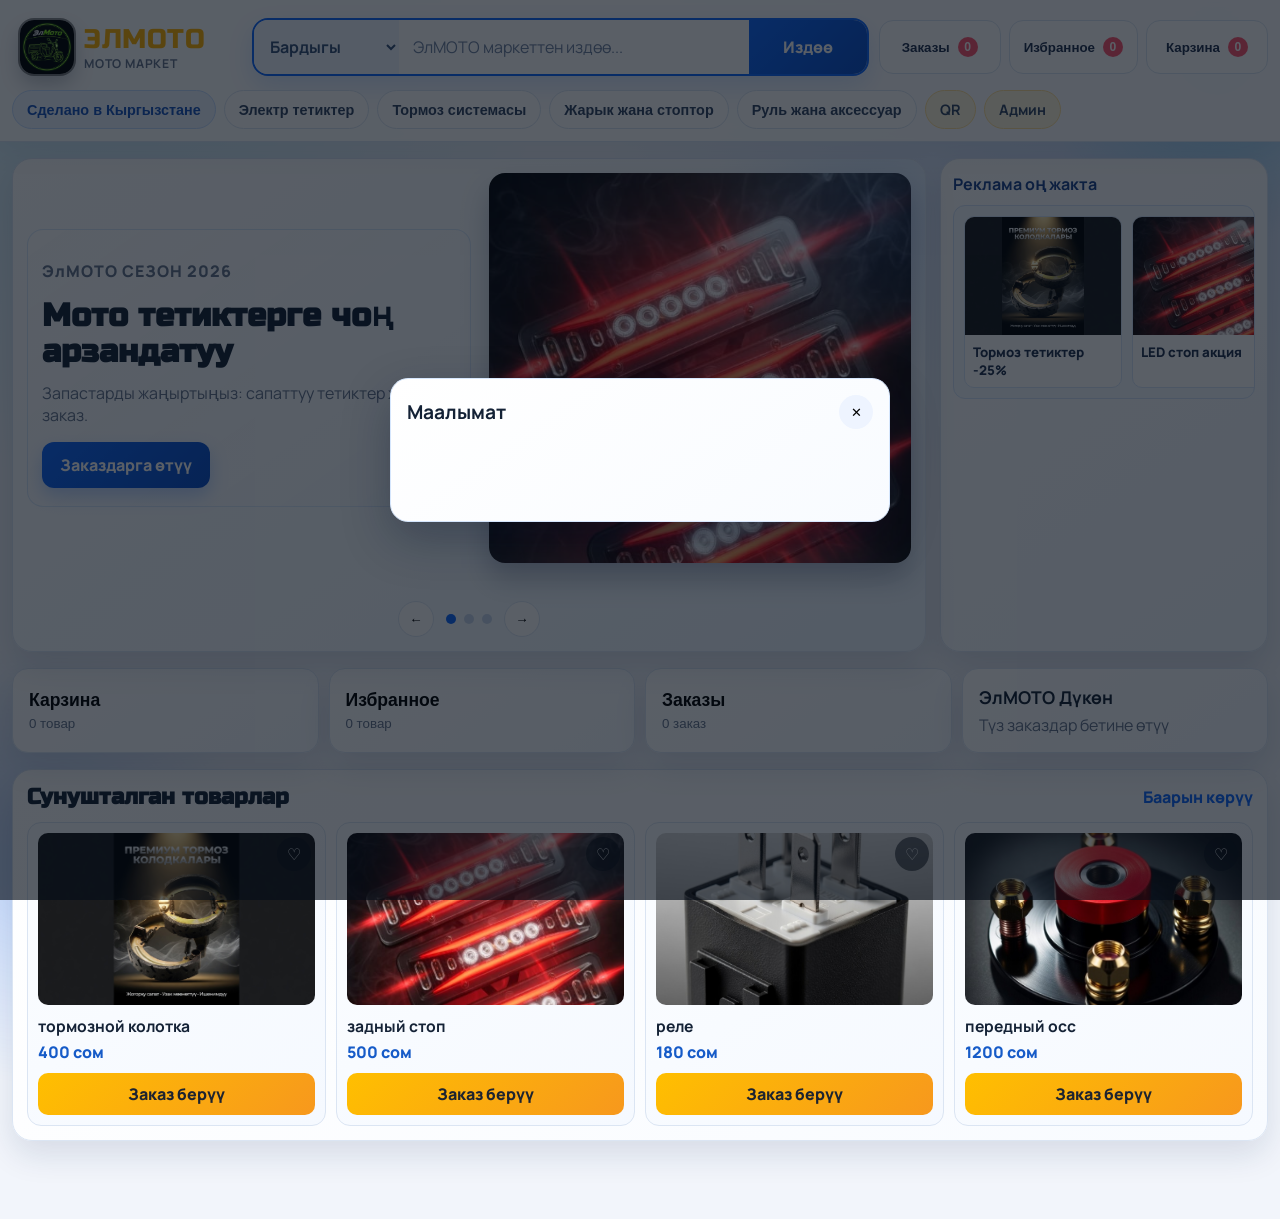
==== commit d8ce679a: "Polish homepage UI and route brand click directly to orders" ====
--- a/index.html
+++ b/index.html
@@ -24,7 +24,7 @@
 <body id="top">
     <header class="home-header">
         <div class="shell top-row">
-            <a href="shop.html" class="brand-block" aria-label="ЭлМОТО маркетке өтүү">
+            <a href="shop.html?panel=orders" class="brand-block" aria-label="ЭлМОТО басканда заказдарга өтүү">
                 <img src="assets/emoto-logo.jpeg" alt="ЭлМОТО эмблемасы">
                 <div>
                     <p class="brand-title">ЭлМОТО</p>
@@ -69,7 +69,7 @@
                             <p class="eyebrow">ЭлМОТО СЕЗОН 2026</p>
                             <h1>Мото тетиктерге чоң арзандатуу</h1>
                             <p>Запастарды жаңыртыңыз: сапаттуу тетиктер жана тез заказ.</p>
-                            <a href="shop.html" class="primary-link">ЭлМОТО Маркетке өтүү</a>
+                            <a href="shop.html?panel=orders" class="primary-link">Заказдарга өтүү</a>
                         </div>
                         <img src="assets/products/rear-stop.jpeg" alt="Акция баннери">
                     </article>
@@ -152,9 +152,9 @@
                 <strong>Заказы</strong>
                 <span id="orders-count-tile">0 заказ</span>
             </button>
-            <a class="feature-tile feature-link" href="shop.html">
-                <strong>ЭлМОТО Маркет</strong>
-                <span>Заказ берүү бетине өтүү</span>
+            <a class="feature-tile feature-link" href="shop.html?panel=orders">
+                <strong>ЭлМОТО Дүкөн</strong>
+                <span>Түз заказдар бетине өтүү</span>
             </a>
         </section>
 
@@ -206,7 +206,6 @@
                 <button id="panel-close" type="button" aria-label="Жабуу">✕</button>
             </div>
             <div id="panel-body" class="panel-body"></div>
-            <a href="shop.html" class="panel-link">Маркетке өтүү</a>
         </div>
     </section>
 
@@ -215,7 +214,7 @@
         <button type="button" data-panel-open="favorites">Избранное</button>
         <button type="button" data-panel-open="cart">Карзина</button>
         <button type="button" data-panel-open="orders">Заказы</button>
-        <a href="shop.html">Маркет</a>
+        <a href="shop.html?panel=orders">Дүкөн</a>
     </nav>
 
     <script src="home.js"></script>
--- a/home.css
+++ b/home.css
@@ -30,6 +30,33 @@
         radial-gradient(circle at 6% 0%, rgba(0, 194, 255, 0.15) 0%, rgba(0, 194, 255, 0) 28%),
         var(--h-bg);
     padding-bottom: 78px;
+    position: relative;
+}
+
+body::before,
+body::after {
+    content: '';
+    position: fixed;
+    z-index: -1;
+    border-radius: 50%;
+    filter: blur(4px);
+    pointer-events: none;
+}
+
+body::before {
+    width: 360px;
+    height: 360px;
+    top: -120px;
+    right: -120px;
+    background: radial-gradient(circle, rgba(0, 194, 255, 0.28) 0%, rgba(0, 194, 255, 0) 72%);
+}
+
+body::after {
+    width: 430px;
+    height: 430px;
+    left: -180px;
+    bottom: -180px;
+    background: radial-gradient(circle, rgba(15, 105, 255, 0.22) 0%, rgba(15, 105, 255, 0) 72%);
 }
 
 a {
@@ -49,6 +76,7 @@
     background: rgba(255, 255, 255, 0.96);
     border-bottom: 1px solid var(--h-border);
     backdrop-filter: blur(10px);
+    box-shadow: 0 8px 28px rgba(30, 63, 109, 0.08);
 }
 
 .top-row {
@@ -63,6 +91,14 @@
     display: flex;
     align-items: center;
     gap: 10px;
+    padding: 6px 8px;
+    border-radius: 14px;
+    transition: transform 0.2s ease, background-color 0.2s ease;
+}
+
+.brand-block:hover {
+    transform: translateY(-1px);
+    background: rgba(15, 105, 255, 0.06);
 }
 
 .brand-block img {
@@ -70,7 +106,7 @@
     height: 54px;
     border-radius: 14px;
     object-fit: cover;
-    box-shadow: 0 0 0 2px #1117;
+    box-shadow: 0 0 0 2px #1117, 0 10px 20px rgba(2, 18, 43, 0.24);
 }
 
 .brand-title {
@@ -98,6 +134,7 @@
     border-radius: 16px;
     overflow: hidden;
     background: #fff;
+    box-shadow: 0 10px 24px rgba(15, 105, 255, 0.16);
 }
 
 .home-search select,
@@ -122,11 +159,20 @@
     color: var(--h-text);
 }
 
+.home-search input::placeholder {
+    color: #7183a2;
+}
+
 .home-search button {
     background: linear-gradient(135deg, var(--h-blue) 0%, var(--h-blue-dark) 100%);
     color: #fff;
     font-weight: 800;
     cursor: pointer;
+    transition: filter 0.2s ease;
+}
+
+.home-search button:hover {
+    filter: brightness(1.05);
 }
 
 .header-tools {
@@ -148,6 +194,13 @@
     gap: 8px;
     cursor: pointer;
     padding: 0 14px;
+    transition: transform 0.2s ease, box-shadow 0.2s ease, border-color 0.2s ease;
+}
+
+.tool-btn:hover {
+    transform: translateY(-1px);
+    border-color: #bfd7ff;
+    box-shadow: 0 8px 18px rgba(15, 105, 255, 0.15);
 }
 
 .tool-btn span {
@@ -167,6 +220,11 @@
     flex-wrap: nowrap;
     gap: 8px;
     overflow-x: auto;
+    scrollbar-width: none;
+}
+
+.category-row::-webkit-scrollbar {
+    display: none;
 }
 
 .cat-pill {
@@ -178,6 +236,13 @@
     font-size: 0.9rem;
     white-space: nowrap;
     font-weight: 700;
+    transition: transform 0.2s ease, border-color 0.2s ease, background-color 0.2s ease;
+}
+
+.cat-pill:hover {
+    transform: translateY(-1px);
+    border-color: #c8d8f4;
+    background: #f5f9ff;
 }
 
 .cat-pill.active {
@@ -202,11 +267,26 @@
 }
 
 .hero-slider {
-    background: var(--h-card);
+    background:
+        linear-gradient(145deg, #ffffff 0%, #f6fbff 56%, #ecf5ff 100%);
     border: 1px solid var(--h-border);
     border-radius: 20px;
     padding: 14px;
     box-shadow: var(--h-shadow);
+    position: relative;
+    overflow: hidden;
+}
+
+.hero-slider::after {
+    content: '';
+    position: absolute;
+    width: 340px;
+    height: 340px;
+    border-radius: 50%;
+    background: radial-gradient(circle, rgba(15, 105, 255, 0.14) 0%, rgba(15, 105, 255, 0) 68%);
+    top: -120px;
+    right: -120px;
+    pointer-events: none;
 }
 
 .hero-slides {
@@ -226,6 +306,9 @@
 
 .slide-copy {
     padding: 18px 14px;
+    border-radius: 16px;
+    background: linear-gradient(145deg, rgba(255, 255, 255, 0.86) 0%, rgba(244, 249, 255, 0.9) 100%);
+    border: 1px solid rgba(186, 214, 247, 0.5);
 }
 
 .eyebrow {
@@ -256,6 +339,13 @@
     font-weight: 800;
     color: #fff;
     background: linear-gradient(135deg, var(--h-blue) 0%, var(--h-blue-dark) 100%);
+    box-shadow: 0 8px 18px rgba(15, 105, 255, 0.25);
+    transition: transform 0.2s ease, box-shadow 0.2s ease;
+}
+
+.primary-link:hover {
+    transform: translateY(-1px);
+    box-shadow: 0 12px 20px rgba(15, 105, 255, 0.28);
 }
 
 .slide img {
@@ -265,6 +355,7 @@
     max-height: 390px;
     object-fit: cover;
     border-radius: 16px;
+    box-shadow: 0 16px 28px rgba(18, 37, 71, 0.25);
     display: block;
 }
 
@@ -284,6 +375,12 @@
     height: 36px;
     font-weight: 800;
     cursor: pointer;
+    transition: border-color 0.2s ease, transform 0.2s ease;
+}
+
+.slider-controls button:hover {
+    border-color: #b7cdf0;
+    transform: translateY(-1px);
 }
 
 .dots {
@@ -305,7 +402,7 @@
 }
 
 .ad-column {
-    background: #fff;
+    background: linear-gradient(145deg, #ffffff 0%, #f4f9ff 100%);
     border: 1px solid var(--h-border);
     border-radius: 20px;
     padding: 12px;
@@ -349,6 +446,12 @@
     background: #fff;
     border: 1px solid #d7e6fb;
     display: block;
+    transition: transform 0.2s ease, box-shadow 0.2s ease;
+}
+
+.ad-card:hover {
+    transform: translateY(-2px);
+    box-shadow: 0 10px 16px rgba(29, 65, 120, 0.18);
 }
 
 .ad-card img {
@@ -376,11 +479,18 @@
 .feature-tile {
     border: 1px solid var(--h-border);
     border-radius: 16px;
-    background: #fff;
+    background: linear-gradient(145deg, #ffffff 0%, #f6faff 100%);
     padding: 16px;
     text-align: left;
     box-shadow: var(--h-shadow);
     cursor: pointer;
+    transition: transform 0.2s ease, border-color 0.2s ease, box-shadow 0.2s ease;
+}
+
+.feature-tile:hover {
+    transform: translateY(-2px);
+    border-color: #bfd7ff;
+    box-shadow: 0 16px 24px rgba(15, 105, 255, 0.15);
 }
 
 .feature-tile strong {
@@ -400,7 +510,7 @@
 .recommended {
     margin-top: 16px;
     border-radius: 20px;
-    background: #fff;
+    background: linear-gradient(145deg, #ffffff 0%, #f8fbff 100%);
     border: 1px solid var(--h-border);
     padding: 14px;
     box-shadow: var(--h-shadow);
@@ -434,7 +544,7 @@
 .rec-card {
     border: 1px solid var(--h-border);
     border-radius: 14px;
-    background: #fbfdff;
+    background: linear-gradient(145deg, #fbfdff 0%, #f5f9ff 100%);
     padding: 10px;
     position: relative;
 }
@@ -467,6 +577,11 @@
     background: linear-gradient(135deg, #ffbf00 0%, #f7981d 100%);
     color: #1d2330;
     font-weight: 800;
+    transition: filter 0.2s ease;
+}
+
+.rec-card a:hover {
+    filter: brightness(1.05);
 }
 
 .fav-toggle {
@@ -491,7 +606,7 @@
     position: fixed;
     inset: 0;
     z-index: 90;
-    background: rgba(10, 18, 33, 0.55);
+    background: rgba(6, 13, 24, 0.66);
     display: grid;
     place-items: center;
     padding: 16px;
@@ -501,10 +616,11 @@
     width: min(500px, 100%);
     max-height: 82vh;
     overflow: auto;
-    background: #fff;
-    border-radius: 16px;
-    border: 1px solid var(--h-border);
+    background: linear-gradient(145deg, #ffffff 0%, #f8fbff 100%);
+    border-radius: 18px;
+    border: 1px solid #d5e6fd;
     padding: 16px;
+    box-shadow: 0 18px 48px rgba(2, 18, 43, 0.3);
 }
 
 .panel-head {
@@ -532,6 +648,7 @@
     margin: 10px 0;
     display: grid;
     gap: 8px;
+    min-height: 56px;
 }
 
 .panel-item {
@@ -539,16 +656,6 @@
     border-radius: 10px;
     padding: 10px;
     background: #f8fbff;
-}
-
-.panel-link {
-    display: block;
-    text-align: center;
-    border-radius: 10px;
-    padding: 11px 0;
-    background: #0f69ff;
-    color: #fff;
-    font-weight: 800;
 }
 
 .mobile-nav {
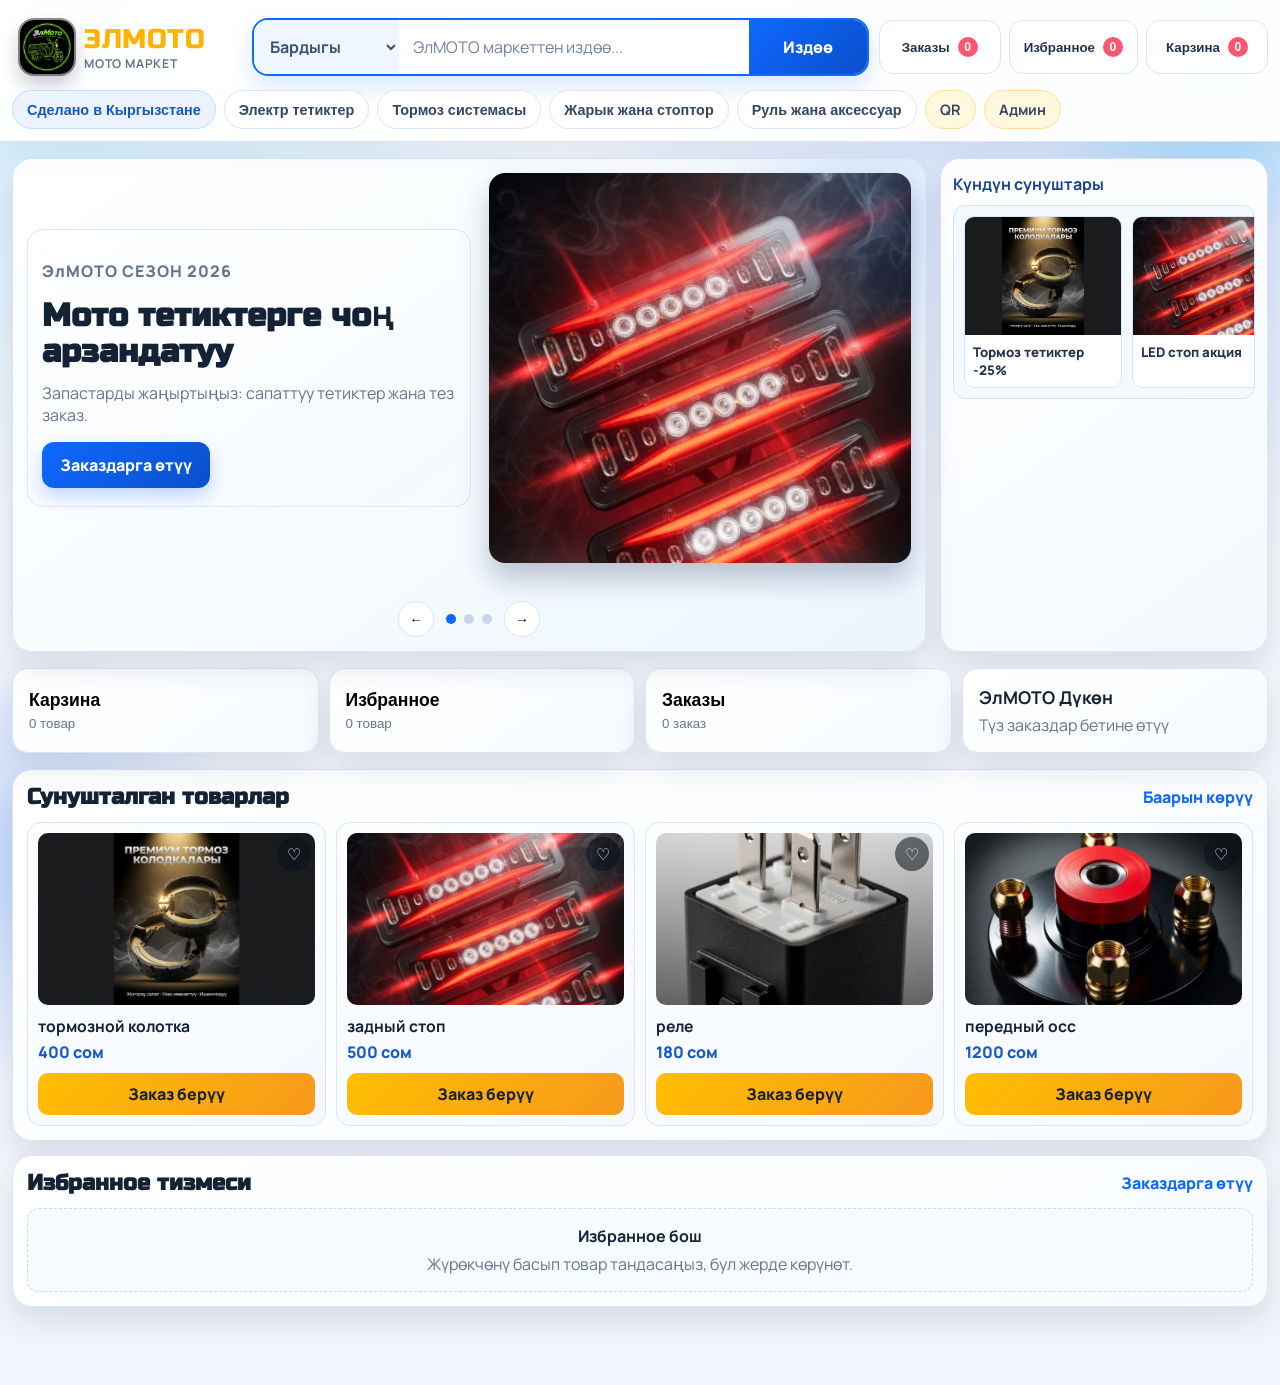
==== commit f21a5ade: "Fix homepage interactions and replace modal with working sections" ====
--- a/index.html
+++ b/index.html
@@ -43,9 +43,9 @@
             </form>
 
             <div class="header-tools">
-                <button class="tool-btn" data-panel-open="orders" type="button">Заказы <span id="orders-count">0</span></button>
-                <button class="tool-btn" data-panel-open="favorites" type="button">Избранное <span id="favorites-count">0</span></button>
-                <button class="tool-btn" data-panel-open="cart" type="button">Карзина <span id="cart-count">0</span></button>
+                <button class="tool-btn" data-nav-target="orders" type="button">Заказы <span id="orders-count">0</span></button>
+                <button class="tool-btn" data-nav-target="favorites" type="button">Избранное <span id="favorites-count">0</span></button>
+                <button class="tool-btn" data-nav-target="cart" type="button">Карзина <span id="cart-count">0</span></button>
             </div>
         </div>
 
@@ -107,7 +107,7 @@
             </div>
 
             <aside class="ad-column" aria-label="Реклама">
-                <h2>Реклама оң жакта</h2>
+                <h2>Күндүн сунуштары</h2>
                 <div class="ad-window">
                     <div class="ad-track">
                         <a href="shop.html" class="ad-card">
@@ -140,15 +140,15 @@
         </section>
 
         <section class="feature-row">
-            <button class="feature-tile" type="button" data-panel-open="cart">
+            <button class="feature-tile" type="button" data-nav-target="cart">
                 <strong>Карзина</strong>
                 <span id="cart-count-tile">0 товар</span>
             </button>
-            <button class="feature-tile" type="button" data-panel-open="favorites">
+            <button class="feature-tile" type="button" data-nav-target="favorites">
                 <strong>Избранное</strong>
                 <span id="favorites-count-tile">0 товар</span>
             </button>
-            <button class="feature-tile" type="button" data-panel-open="orders">
+            <button class="feature-tile" type="button" data-nav-target="orders">
                 <strong>Заказы</strong>
                 <span id="orders-count-tile">0 заказ</span>
             </button>
@@ -197,23 +197,21 @@
                 </article>
             </div>
         </section>
+
+        <section id="favorites-section" class="recommended favorites-board">
+            <div class="section-head">
+                <h2>Избранное тизмеси</h2>
+                <a href="shop.html?panel=orders">Заказдарга өтүү</a>
+            </div>
+            <div id="favorites-grid" class="favorites-grid"></div>
+        </section>
     </main>
-
-    <section id="quick-panel" class="quick-panel" hidden>
-        <div class="panel-card">
-            <div class="panel-head">
-                <h3 id="panel-title">Маалымат</h3>
-                <button id="panel-close" type="button" aria-label="Жабуу">✕</button>
-            </div>
-            <div id="panel-body" class="panel-body"></div>
-        </div>
-    </section>
 
     <nav class="mobile-nav">
         <a href="#top">Башкы бет</a>
-        <button type="button" data-panel-open="favorites">Избранное</button>
-        <button type="button" data-panel-open="cart">Карзина</button>
-        <button type="button" data-panel-open="orders">Заказы</button>
+        <button type="button" data-nav-target="favorites">Избранное</button>
+        <button type="button" data-nav-target="cart">Карзина</button>
+        <button type="button" data-nav-target="orders">Заказы</button>
         <a href="shop.html?panel=orders">Дүкөн</a>
     </nav>
 
--- a/home.css
+++ b/home.css
@@ -602,60 +602,73 @@
     background: #ff4f7a;
 }
 
-.quick-panel {
-    position: fixed;
-    inset: 0;
-    z-index: 90;
-    background: rgba(6, 13, 24, 0.66);
+.favorites-board {
+    margin-top: 14px;
+}
+
+.favorites-grid {
     display: grid;
-    place-items: center;
+    grid-template-columns: repeat(3, minmax(0, 1fr));
+    gap: 10px;
+}
+
+.favorites-empty {
+    grid-column: 1 / -1;
+    border: 1px dashed #c7dbfa;
+    border-radius: 12px;
     padding: 16px;
-}
-
-.panel-card {
-    width: min(500px, 100%);
-    max-height: 82vh;
-    overflow: auto;
-    background: linear-gradient(145deg, #ffffff 0%, #f8fbff 100%);
-    border-radius: 18px;
-    border: 1px solid #d5e6fd;
-    padding: 16px;
-    box-shadow: 0 18px 48px rgba(2, 18, 43, 0.3);
-}
-
-.panel-head {
-    display: flex;
-    align-items: center;
-    justify-content: space-between;
-    gap: 12px;
-}
-
-.panel-head h3 {
+    text-align: center;
+    background: #f6fbff;
+}
+
+.favorites-empty strong {
+    display: block;
+    margin-bottom: 6px;
+}
+
+.favorites-empty p {
     margin: 0;
-    font-size: 1.2rem;
-}
-
-.panel-head button {
-    border: 0;
-    background: #eef4ff;
-    width: 34px;
-    height: 34px;
-    border-radius: 999px;
-    cursor: pointer;
-}
-
-.panel-body {
-    margin: 10px 0;
+    color: var(--h-muted);
+}
+
+.favorite-card {
+    border: 1px solid #d9e8fd;
+    border-radius: 12px;
+    overflow: hidden;
+    background: #ffffff;
     display: grid;
-    gap: 8px;
-    min-height: 56px;
-}
-
-.panel-item {
-    border: 1px solid #dce8fa;
-    border-radius: 10px;
+    gap: 0;
+}
+
+.favorite-card img {
+    width: 100%;
+    height: 140px;
+    object-fit: cover;
+    display: block;
+}
+
+.favorite-copy {
     padding: 10px;
-    background: #f8fbff;
+}
+
+.favorite-copy h3 {
+    margin: 0 0 4px;
+    font-size: 0.95rem;
+}
+
+.favorite-copy p {
+    margin: 0;
+    color: #145fcd;
+    font-weight: 800;
+}
+
+.favorite-card a {
+    display: block;
+    text-align: center;
+    padding: 10px 0;
+    background: linear-gradient(135deg, #0f69ff 0%, #0a4fcb 100%);
+    color: #fff;
+    font-weight: 800;
 }
 
 .mobile-nav {
@@ -723,6 +736,10 @@
     .rec-grid {
         grid-template-columns: repeat(2, minmax(0, 1fr));
     }
+
+    .favorites-grid {
+        grid-template-columns: repeat(2, minmax(0, 1fr));
+    }
 }
 
 @media (max-width: 600px) {
@@ -849,4 +866,9 @@
     .mobile-nav {
         display: grid;
     }
-}
+
+    .favorites-grid {
+        grid-template-columns: 1fr;
+        gap: 8px;
+    }
+}
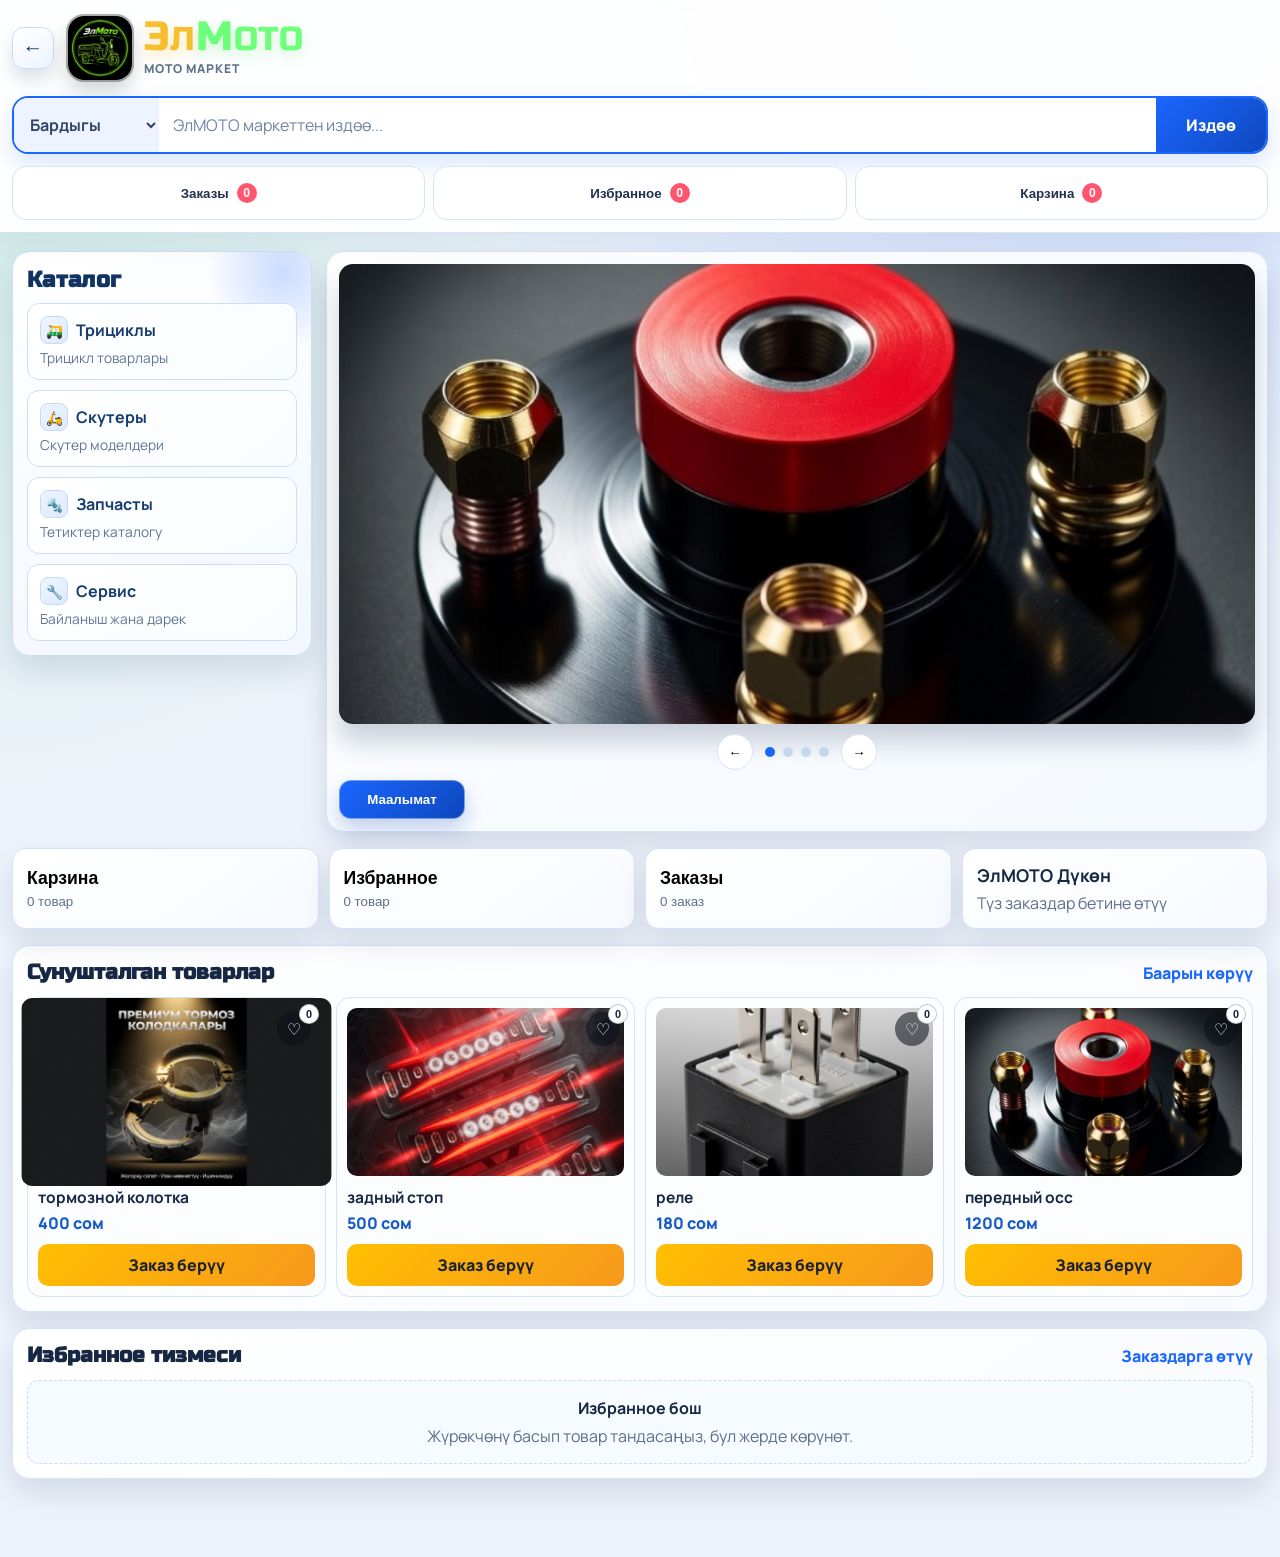
==== commit 9abb8fde: "Polish homepage UX, favorites ranking, and bilingual admin panel" ====
--- a/index.html
+++ b/index.html
@@ -4,12 +4,12 @@
     <meta charset="UTF-8">
     <meta name="viewport" content="width=device-width, initial-scale=1.0">
     <title>ЭлМОТО | Башкы бет</title>
-    <meta name="description" content="ЭлМОТО башкы бет: акциялар, реклама, карзина, избранное жана заказ бөлүмдөрү.">
-    <meta name="keywords" content="ЭлМОТО, мото, маркет, акция, заказ, карзина, избранное">
+    <meta name="description" content="ЭлМОТО башкы бет: каталог, заказ, карзина, избранное жана баннер маалыматтары.">
+    <meta name="keywords" content="ЭлМОТО, мото, каталог, трициклы, скутеры, запчасты, заказ">
     <meta name="robots" content="index, follow, max-image-preview:large">
-    <meta name="theme-color" content="#0f69ff">
+    <meta name="theme-color" content="#0f1e3a">
     <meta property="og:title" content="ЭлМОТО | Башкы бет">
-    <meta property="og:description" content="ЭлМОТО маркетинин башкы бети. Заказ, карзина, избранное жана акциялар.">
+    <meta property="og:description" content="ЭлМОТО каталог жана заказ системасы.">
     <meta property="og:type" content="website">
     <meta property="og:locale" content="ky_KG">
     <meta name="twitter:card" content="summary_large_image">
@@ -24,18 +24,25 @@
 <body id="top">
     <header class="home-header">
         <div class="shell top-row">
-            <a href="shop.html?panel=orders" class="brand-block" aria-label="ЭлМОТО басканда заказдарга өтүү">
-                <img src="assets/emoto-logo.jpeg" alt="ЭлМОТО эмблемасы">
-                <div>
-                    <p class="brand-title">ЭлМОТО</p>
-                    <p class="brand-sub">мото маркет</p>
-                </div>
-            </a>
-
-            <form id="home-search-form" class="home-search">
-                <select id="home-search-scope" aria-label="Издөө категориясы">
+            <div class="brand-wrap">
+                <button id="go-back-btn" class="back-nav-btn" type="button" aria-label="Артка кайтуу">←</button>
+                <a href="shop.html?panel=orders" class="brand-block" aria-label="ЭлМОТО басканда заказдарга өтүү">
+                    <img src="assets/emoto-logo.jpeg" alt="ЭлМОТО эмблемасы">
+                    <div class="brand-text">
+                        <p class="brand-title">
+                            <span class="brand-el"><span class="brand-lead">Э</span>л</span><span class="brand-moto"><span class="brand-lead">М</span>ОТО</span>
+                        </p>
+                        <p class="brand-sub">мото маркет</p>
+                    </div>
+                </a>
+            </div>
+
+            <form id="home-search-form" class="home-search" autocomplete="off">
+                <select id="home-search-scope" aria-label="Издөө бөлүмү">
                     <option value="all">Бардыгы</option>
-                    <option value="parts">Мото тетиктер</option>
+                    <option value="tricycles">Трициклы</option>
+                    <option value="scooters">Скутеры</option>
+                    <option value="parts">Запчасты</option>
                     <option value="service">Сервис</option>
                 </select>
                 <input id="home-search-input" type="search" placeholder="ЭлМОТО маркеттен издөө...">
@@ -48,50 +55,49 @@
                 <button class="tool-btn" data-nav-target="cart" type="button">Карзина <span id="cart-count">0</span></button>
             </div>
         </div>
-
-        <div class="shell category-row">
-            <button type="button" class="cat-pill active">Сделано в Кыргызстане</button>
-            <button type="button" class="cat-pill">Электр тетиктер</button>
-            <button type="button" class="cat-pill">Тормоз системасы</button>
-            <button type="button" class="cat-pill">Жарык жана стоптор</button>
-            <button type="button" class="cat-pill">Руль жана аксессуар</button>
-            <a href="qr.html" class="cat-pill link-pill">QR</a>
-            <a href="admin.html" class="cat-pill link-pill">Админ</a>
-        </div>
     </header>
 
     <main class="shell home-main">
         <section class="hero-layout">
-            <div class="hero-slider" aria-label="ЭлМОТО акциялары">
+            <aside class="catalog-column" aria-label="Каталог бөлүмдөрү">
+                <h2>Каталог</h2>
+                <a class="catalog-item" href="tricycles.html">
+                    <strong><span class="catalog-icon">🛺</span> Трициклы</strong>
+                    <span>Трицикл товарлары</span>
+                </a>
+
+                <a class="catalog-item" href="scooters.html">
+                    <strong><span class="catalog-icon">🛵</span> Скутеры</strong>
+                    <span>Скутер моделдери</span>
+                </a>
+
+                <a class="catalog-item" href="zapchasty.html">
+                    <strong><span class="catalog-icon">🔩</span> Запчасты</strong>
+                    <span>Тетиктер каталогу</span>
+                </a>
+
+                <a class="catalog-item" href="server.html">
+                    <strong><span class="catalog-icon">🔧</span> Сервис</strong>
+                    <span>Байланыш жана дарек</span>
+                </a>
+            </aside>
+
+            <div class="hero-slider" aria-label="ЭлМОТО баннери">
                 <div id="hero-slides" class="hero-slides">
-                    <article class="slide is-active">
-                        <div class="slide-copy">
-                            <p class="eyebrow">ЭлМОТО СЕЗОН 2026</p>
-                            <h1>Мото тетиктерге чоң арзандатуу</h1>
-                            <p>Запастарды жаңыртыңыз: сапаттуу тетиктер жана тез заказ.</p>
-                            <a href="shop.html?panel=orders" class="primary-link">Заказдарга өтүү</a>
-                        </div>
-                        <img src="assets/products/rear-stop.jpeg" alt="Акция баннери">
-                    </article>
-
-                    <article class="slide">
-                        <div class="slide-copy">
-                            <p class="eyebrow">ТЕЗ ЖЕТКИРҮҮ</p>
-                            <h1>Заказ бериңиз, дароо байланышабыз</h1>
-                            <p>Карзина жана заказ бөлүмү толук иштейт.</p>
-                            <a href="shop.html?panel=orders" class="primary-link">Заказдарга өтүү</a>
-                        </div>
-                        <img src="assets/products/front-hub.jpeg" alt="Заказ баннери">
-                    </article>
-
-                    <article class="slide">
-                        <div class="slide-copy">
-                            <p class="eyebrow">ЖАҢЫ ПОЗИЦИЯЛАР</p>
-                            <h1>Эң керектүү мото тетиктер бир жерде</h1>
-                            <p>Издөөнү колдонуңуз жана керектүү товарды тез табыңыз.</p>
-                            <a href="shop.html?search=мото" class="primary-link">Мото тетиктерди табуу</a>
-                        </div>
-                        <img src="assets/products/relay.jpeg" alt="Жаңы товар баннери">
+                    <article class="slide is-active" data-info-title="Передний осс" data-info-text="Бул позиция жүккө чыдамдуу. Сапаттуу металл жана узак мөөнөт.">
+                        <img src="assets/products/front-hub.jpeg" alt="Передний осс">
+                    </article>
+
+                    <article class="slide" data-info-title="Задный стоп" data-info-text="LED стоп жарыгы түнкүсүн даана көрүнөт. Тез орнотулат.">
+                        <img src="assets/products/rear-stop.jpeg" alt="Задный стоп">
+                    </article>
+
+                    <article class="slide" data-info-title="Реле" data-info-text="Электро тутум үчүн туруктуу иштеген ишенимдүү реле.">
+                        <img src="assets/products/relay.jpeg" alt="Реле">
+                    </article>
+
+                    <article class="slide" data-info-title="Тормоз колодкасы" data-info-text="Жогорку сапаттагы тормоз колодка, тормоздоону жумшак жана коопсуз кылат.">
+                        <img src="assets/products/brake-shoe.jpeg" alt="Тормоз колодкасы">
                     </article>
                 </div>
 
@@ -101,42 +107,19 @@
                         <button type="button" class="is-active" data-slide="0"></button>
                         <button type="button" data-slide="1"></button>
                         <button type="button" data-slide="2"></button>
+                        <button type="button" data-slide="3"></button>
                     </div>
                     <button id="slide-next" type="button" aria-label="Кийинки баннер">→</button>
                 </div>
-            </div>
-
-            <aside class="ad-column" aria-label="Реклама">
-                <h2>Күндүн сунуштары</h2>
-                <div class="ad-window">
-                    <div class="ad-track">
-                        <a href="shop.html" class="ad-card">
-                            <img src="assets/products/brake-shoe.jpeg" alt="Тормоз акциясы">
-                            <span>Тормоз тетиктер -25%</span>
-                        </a>
-                        <a href="shop.html" class="ad-card">
-                            <img src="assets/products/rear-stop.jpeg" alt="Стоп акциясы">
-                            <span>LED стоп акция</span>
-                        </a>
-                        <a href="shop.html" class="ad-card">
-                            <img src="assets/products/relay.jpeg" alt="Реле акциясы">
-                            <span>Реле жана электро блок</span>
-                        </a>
-                        <a href="shop.html" class="ad-card">
-                            <img src="assets/products/front-hub.jpeg" alt="Осс акциясы">
-                            <span>Передний осс жеңил баада</span>
-                        </a>
-                        <a href="shop.html" class="ad-card">
-                            <img src="assets/products/brake-shoe.jpeg" alt="Тормоз акциясы 2">
-                            <span>Күндүн сунушу</span>
-                        </a>
-                        <a href="shop.html" class="ad-card">
-                            <img src="assets/products/rear-stop.jpeg" alt="Стоп акциясы 2">
-                            <span>ЭлМОТО бестселлер</span>
-                        </a>
+
+                <div class="hero-info">
+                    <button id="slide-info-btn" type="button">Маалымат</button>
+                    <div id="slide-info-box" class="slide-info-box" hidden>
+                        <strong id="slide-info-title"></strong>
+                        <p id="slide-info-text"></p>
                     </div>
                 </div>
-            </aside>
+            </div>
         </section>
 
         <section class="feature-row">
@@ -209,8 +192,8 @@
 
     <nav class="mobile-nav">
         <a href="#top">Башкы бет</a>
+        <a href="tricycles.html">Трициклы</a>
         <button type="button" data-nav-target="favorites">Избранное</button>
-        <button type="button" data-nav-target="cart">Карзина</button>
         <button type="button" data-nav-target="orders">Заказы</button>
         <a href="shop.html?panel=orders">Дүкөн</a>
     </nav>
--- a/home.css
+++ b/home.css
@@ -1,13 +1,12 @@
 :root {
-    --h-blue: #0f69ff;
-    --h-blue-dark: #0a4fcb;
-    --h-cyan: #00c2ff;
-    --h-bg: #f2f5fb;
+    --h-blue: #1b66ff;
+    --h-blue-dark: #0e48be;
+    --h-bg: #eef3fb;
     --h-card: #ffffff;
-    --h-text: #142236;
-    --h-muted: #66758e;
-    --h-border: #dbe5f3;
-    --h-shadow: 0 14px 32px rgba(17, 43, 82, 0.12);
+    --h-text: #162744;
+    --h-muted: #5f6f8b;
+    --h-border: #d7e3f6;
+    --h-shadow: 0 14px 30px rgba(17, 42, 86, 0.12);
 }
 
 * {
@@ -26,37 +25,10 @@
     font-family: 'Manrope', sans-serif;
     color: var(--h-text);
     background:
-        radial-gradient(circle at 90% -5%, rgba(15, 105, 255, 0.2) 0%, rgba(15, 105, 255, 0) 34%),
-        radial-gradient(circle at 6% 0%, rgba(0, 194, 255, 0.15) 0%, rgba(0, 194, 255, 0) 28%),
+        radial-gradient(circle at 85% -4%, rgba(27, 102, 255, 0.2) 0%, rgba(27, 102, 255, 0) 34%),
+        radial-gradient(circle at -3% 12%, rgba(57, 203, 134, 0.16) 0%, rgba(57, 203, 134, 0) 35%),
         var(--h-bg);
     padding-bottom: 78px;
-    position: relative;
-}
-
-body::before,
-body::after {
-    content: '';
-    position: fixed;
-    z-index: -1;
-    border-radius: 50%;
-    filter: blur(4px);
-    pointer-events: none;
-}
-
-body::before {
-    width: 360px;
-    height: 360px;
-    top: -120px;
-    right: -120px;
-    background: radial-gradient(circle, rgba(0, 194, 255, 0.28) 0%, rgba(0, 194, 255, 0) 72%);
-}
-
-body::after {
-    width: 430px;
-    height: 430px;
-    left: -180px;
-    bottom: -180px;
-    background: radial-gradient(circle, rgba(15, 105, 255, 0.22) 0%, rgba(15, 105, 255, 0) 72%);
 }
 
 a {
@@ -76,65 +48,111 @@
     background: rgba(255, 255, 255, 0.96);
     border-bottom: 1px solid var(--h-border);
     backdrop-filter: blur(10px);
-    box-shadow: 0 8px 28px rgba(30, 63, 109, 0.08);
+    box-shadow: 0 8px 26px rgba(30, 63, 109, 0.08);
 }
 
 .top-row {
-    padding: 14px 0 10px;
-    display: grid;
-    grid-template-columns: minmax(170px, 230px) minmax(280px, 1fr) auto;
+    padding: 12px 0;
+    display: grid;
+    grid-template-columns: minmax(220px, 320px) minmax(280px, 1fr) auto;
+    gap: 12px;
+    align-items: center;
+}
+
+.brand-wrap {
+    display: flex;
+    align-items: center;
     gap: 10px;
-    align-items: center;
+}
+
+.back-nav-btn {
+    width: 42px;
+    height: 42px;
+    border: 1px solid #cadbf8;
+    border-radius: 12px;
+    background: linear-gradient(145deg, #ffffff 0%, #ecf4ff 100%);
+    color: #173765;
+    font-size: 1.3rem;
+    font-weight: 800;
+    line-height: 1;
+    cursor: pointer;
+    box-shadow: 0 10px 18px rgba(18, 46, 95, 0.15);
+    transition: transform 0.2s ease, box-shadow 0.2s ease, border-color 0.2s ease;
+}
+
+.back-nav-btn:hover {
+    transform: translateY(-1px);
+    border-color: #98bef8;
+    box-shadow: 0 12px 24px rgba(18, 46, 95, 0.2);
 }
 
 .brand-block {
     display: flex;
     align-items: center;
-    gap: 10px;
-    padding: 6px 8px;
+    gap: 12px;
+    padding: 4px 4px;
     border-radius: 14px;
-    transition: transform 0.2s ease, background-color 0.2s ease;
+    transition: transform 0.2s ease;
 }
 
 .brand-block:hover {
     transform: translateY(-1px);
-    background: rgba(15, 105, 255, 0.06);
 }
 
 .brand-block img {
-    width: 54px;
-    height: 54px;
-    border-radius: 14px;
+    width: 64px;
+    height: 64px;
+    border-radius: 16px;
     object-fit: cover;
-    box-shadow: 0 0 0 2px #1117, 0 10px 20px rgba(2, 18, 43, 0.24);
+    box-shadow: 0 0 0 2px rgba(12, 20, 35, 0.32), 0 10px 20px rgba(0, 0, 0, 0.18);
+}
+
+.brand-text {
+    min-width: 0;
 }
 
 .brand-title {
     font-family: 'Russo One', sans-serif;
-    letter-spacing: 0.5px;
+    letter-spacing: 0.35px;
     margin: 0;
-    font-size: 1.66rem;
-    color: #ffb300;
+    font-size: 2.08rem;
+    line-height: 1;
     text-transform: uppercase;
 }
 
+.brand-el {
+    color: #f8be2f;
+    text-shadow: 0 6px 14px rgba(241, 177, 30, 0.28);
+}
+
+.brand-moto {
+    color: #6cff7a;
+    text-shadow: 0 6px 14px rgba(66, 214, 97, 0.24);
+}
+
+.brand-lead {
+    font-size: 1.24em;
+    line-height: 0.9;
+    margin-right: 1px;
+}
+
 .brand-sub {
-    margin: 0;
+    margin: 4px 0 0;
     color: var(--h-muted);
     text-transform: uppercase;
     font-size: 0.76rem;
-    font-weight: 700;
-    letter-spacing: 0.8px;
+    font-weight: 800;
+    letter-spacing: 1px;
 }
 
 .home-search {
     display: grid;
-    grid-template-columns: 145px minmax(0, 1fr) 118px;
+    grid-template-columns: 145px minmax(0, 1fr) 110px;
     border: 2px solid var(--h-blue);
     border-radius: 16px;
     overflow: hidden;
     background: #fff;
-    box-shadow: 0 10px 24px rgba(15, 105, 255, 0.16);
+    box-shadow: 0 10px 24px rgba(27, 102, 255, 0.16);
 }
 
 .home-search select,
@@ -145,22 +163,22 @@
 }
 
 .home-search select {
-    background: #f0f6ff;
-    color: #365179;
+    background: #eef4ff;
+    color: #2e4468;
     font-weight: 700;
     padding: 0 12px;
 }
 
 .home-search input {
     min-width: 0;
+    height: 54px;
     padding: 0 14px;
     font-size: 1rem;
-    height: 54px;
     color: var(--h-text);
 }
 
 .home-search input::placeholder {
-    color: #7183a2;
+    color: #7284a4;
 }
 
 .home-search button {
@@ -168,21 +186,17 @@
     color: #fff;
     font-weight: 800;
     cursor: pointer;
-    transition: filter 0.2s ease;
-}
-
-.home-search button:hover {
-    filter: brightness(1.05);
 }
 
 .header-tools {
     display: flex;
     gap: 8px;
+    align-items: center;
 }
 
 .tool-btn {
     height: 54px;
-    min-width: 122px;
+    min-width: 118px;
     border: 1px solid var(--h-border);
     border-radius: 14px;
     background: #fff;
@@ -193,14 +207,14 @@
     justify-content: center;
     gap: 8px;
     cursor: pointer;
-    padding: 0 14px;
-    transition: transform 0.2s ease, box-shadow 0.2s ease, border-color 0.2s ease;
+    padding: 0 12px;
+    transition: transform 0.2s ease, border-color 0.2s ease, box-shadow 0.2s ease;
 }
 
 .tool-btn:hover {
     transform: translateY(-1px);
-    border-color: #bfd7ff;
-    box-shadow: 0 8px 18px rgba(15, 105, 255, 0.15);
+    border-color: #c5d9fb;
+    box-shadow: 0 8px 16px rgba(27, 102, 255, 0.16);
 }
 
 .tool-btn span {
@@ -214,83 +228,110 @@
     font-size: 0.76rem;
 }
 
-.category-row {
-    padding-bottom: 12px;
-    display: flex;
-    flex-wrap: nowrap;
-    gap: 8px;
-    overflow-x: auto;
-    scrollbar-width: none;
-}
-
-.category-row::-webkit-scrollbar {
-    display: none;
-}
-
-.cat-pill {
-    border: 1px solid var(--h-border);
-    border-radius: 999px;
-    background: #fff;
-    color: #334664;
-    padding: 9px 14px;
-    font-size: 0.9rem;
-    white-space: nowrap;
-    font-weight: 700;
-    transition: transform 0.2s ease, border-color 0.2s ease, background-color 0.2s ease;
-}
-
-.cat-pill:hover {
-    transform: translateY(-1px);
-    border-color: #c8d8f4;
-    background: #f5f9ff;
-}
-
-.cat-pill.active {
-    background: #eaf3ff;
-    border-color: #c3dcff;
-    color: #1955be;
-}
-
-.cat-pill.link-pill {
-    background: #fff8de;
-    border-color: #ffe098;
-}
-
 .home-main {
-    padding: 16px 0 0;
+    padding: 18px 0 0;
 }
 
 .hero-layout {
     display: grid;
-    grid-template-columns: minmax(0, 1fr) 328px;
+    grid-template-columns: 300px minmax(0, 1fr);
     gap: 14px;
-}
-
-.hero-slider {
-    background:
-        linear-gradient(145deg, #ffffff 0%, #f6fbff 56%, #ecf5ff 100%);
-    border: 1px solid var(--h-border);
-    border-radius: 20px;
+    align-items: start;
+}
+
+.catalog-column {
+    position: relative;
+    background: linear-gradient(160deg, #ffffff 0%, #f2f7ff 100%);
+    border: 1px solid #cdddf3;
+    border-radius: 18px;
     padding: 14px;
     box-shadow: var(--h-shadow);
-    position: relative;
+    display: grid;
+    gap: 10px;
+    align-content: start;
     overflow: hidden;
 }
 
-.hero-slider::after {
+.catalog-column::before {
     content: '';
     position: absolute;
-    width: 340px;
-    height: 340px;
+    top: -54px;
+    right: -46px;
+    width: 148px;
+    height: 148px;
     border-radius: 50%;
-    background: radial-gradient(circle, rgba(15, 105, 255, 0.14) 0%, rgba(15, 105, 255, 0) 68%);
-    top: -120px;
-    right: -120px;
+    background: radial-gradient(circle, rgba(27, 102, 255, 0.22) 0%, rgba(27, 102, 255, 0) 74%);
     pointer-events: none;
 }
 
+.catalog-column h2 {
+    margin: 0;
+    font-family: 'Russo One', sans-serif;
+    font-size: 1.4rem;
+    color: #113362;
+    letter-spacing: 0.3px;
+}
+
+.catalog-column p {
+    margin: 0 0 4px;
+    color: var(--h-muted);
+    font-size: 0.9rem;
+}
+
+.catalog-item {
+    border: 1px solid #cfddf3;
+    border-radius: 12px;
+    background: linear-gradient(145deg, #ffffff 0%, #f9fcff 100%);
+    padding: 12px;
+    display: grid;
+    gap: 4px;
+    transition: transform 0.2s ease, border-color 0.2s ease, box-shadow 0.2s ease;
+    position: relative;
+    z-index: 1;
+}
+
+.catalog-item strong {
+    font-size: 1rem;
+    display: flex;
+    align-items: center;
+    gap: 8px;
+    color: #153c6f;
+}
+
+.catalog-item span {
+    color: #607495;
+    font-size: 0.86rem;
+}
+
+.catalog-icon {
+    width: 28px;
+    height: 28px;
+    border-radius: 8px;
+    display: inline-grid;
+    place-items: center;
+    background: linear-gradient(140deg, #edf5ff 0%, #dceaff 100%);
+    border: 1px solid #c8daf8;
+    font-size: 1rem;
+}
+
+.catalog-item:hover {
+    transform: translateY(-1px);
+    border-color: #a6c7f7;
+    box-shadow: 0 10px 16px rgba(22, 52, 102, 0.16);
+}
+
+.hero-slider {
+    background: linear-gradient(145deg, #ffffff 0%, #f4f9ff 100%);
+    border: 1px solid var(--h-border);
+    border-radius: 18px;
+    padding: 12px;
+    box-shadow: var(--h-shadow);
+    display: grid;
+    gap: 10px;
+}
+
 .hero-slides {
-    min-height: 420px;
+    min-height: 460px;
 }
 
 .slide {
@@ -298,69 +339,22 @@
 }
 
 .slide.is-active {
-    display: grid;
-    grid-template-columns: minmax(240px, 1fr) minmax(230px, 0.95fr);
-    gap: 18px;
-    align-items: center;
-}
-
-.slide-copy {
-    padding: 18px 14px;
-    border-radius: 16px;
-    background: linear-gradient(145deg, rgba(255, 255, 255, 0.86) 0%, rgba(244, 249, 255, 0.9) 100%);
-    border: 1px solid rgba(186, 214, 247, 0.5);
-}
-
-.eyebrow {
-    margin: 0 0 8px;
-    color: var(--h-blue);
-    letter-spacing: 1px;
-    font-size: 0.86rem;
-    font-weight: 800;
-}
-
-.slide-copy h1 {
-    margin: 0;
-    font-family: 'Russo One', sans-serif;
-    line-height: 1.12;
-    font-size: clamp(1.5rem, 2.5vw, 2.7rem);
-}
-
-.slide-copy p {
-    margin: 12px 0 16px;
-    color: var(--h-muted);
-    font-size: 1rem;
-}
-
-.primary-link {
-    display: inline-block;
-    border-radius: 12px;
-    padding: 12px 18px;
-    font-weight: 800;
-    color: #fff;
-    background: linear-gradient(135deg, var(--h-blue) 0%, var(--h-blue-dark) 100%);
-    box-shadow: 0 8px 18px rgba(15, 105, 255, 0.25);
-    transition: transform 0.2s ease, box-shadow 0.2s ease;
-}
-
-.primary-link:hover {
-    transform: translateY(-1px);
-    box-shadow: 0 12px 20px rgba(15, 105, 255, 0.28);
+    display: block;
 }
 
 .slide img {
     width: 100%;
-    height: 100%;
-    min-height: 300px;
-    max-height: 390px;
+    min-height: 460px;
+    height: 460px;
+    border-radius: 14px;
     object-fit: cover;
-    border-radius: 16px;
-    box-shadow: 0 16px 28px rgba(18, 37, 71, 0.25);
+    object-position: center;
+    background: radial-gradient(circle at 50% 30%, #223863 0%, #0d1b34 100%);
     display: block;
+    box-shadow: 0 18px 26px rgba(17, 35, 70, 0.2);
 }
 
 .slider-controls {
-    margin-top: 8px;
     display: flex;
     align-items: center;
     justify-content: center;
@@ -375,12 +369,6 @@
     height: 36px;
     font-weight: 800;
     cursor: pointer;
-    transition: border-color 0.2s ease, transform 0.2s ease;
-}
-
-.slider-controls button:hover {
-    border-color: #b7cdf0;
-    transform: translateY(-1px);
 }
 
 .dots {
@@ -401,72 +389,43 @@
     background: var(--h-blue);
 }
 
-.ad-column {
-    background: linear-gradient(145deg, #ffffff 0%, #f4f9ff 100%);
-    border: 1px solid var(--h-border);
-    border-radius: 20px;
+.hero-info {
+    display: flex;
+    align-items: flex-start;
+    gap: 10px;
+    justify-content: flex-start;
+}
+
+#slide-info-btn {
+    border: 1px solid rgba(255, 255, 255, 0.4);
+    border-radius: 12px;
+    background: linear-gradient(135deg, #1b66ff 0%, #0e48be 100%);
+    color: #fff;
+    font-weight: 800;
+    padding: 11px 18px;
+    min-width: 126px;
+    cursor: pointer;
+    box-shadow: 0 10px 20px rgba(16, 72, 180, 0.24);
+}
+
+.slide-info-box {
+    border: 1px solid #c9dcf8;
+    border-radius: 12px;
+    background: #f5f9ff;
     padding: 12px;
-    box-shadow: var(--h-shadow);
-}
-
-.ad-column h2 {
-    margin: 2px 0 10px;
-    font-size: 1rem;
-    color: #1a438f;
-}
-
-.ad-window {
-    overflow: hidden;
-    border-radius: 12px;
-    border: 1px solid #d3e3fb;
-    background: #f4f9ff;
-}
-
-.ad-track {
-    display: flex;
-    gap: 10px;
-    width: max-content;
-    padding: 10px;
-    animation: moveRight 18s linear infinite;
-}
-
-@keyframes moveRight {
-    from {
-        transform: translateX(-42%);
-    }
-    to {
-        transform: translateX(0);
-    }
-}
-
-.ad-card {
-    width: 158px;
-    border-radius: 10px;
-    overflow: hidden;
-    background: #fff;
-    border: 1px solid #d7e6fb;
+    width: min(100%, 560px);
+    min-height: 100%;
+}
+
+.slide-info-box strong {
     display: block;
-    transition: transform 0.2s ease, box-shadow 0.2s ease;
-}
-
-.ad-card:hover {
-    transform: translateY(-2px);
-    box-shadow: 0 10px 16px rgba(29, 65, 120, 0.18);
-}
-
-.ad-card img {
-    width: 100%;
-    height: 118px;
-    object-fit: cover;
-    display: block;
-}
-
-.ad-card span {
-    display: block;
-    padding: 8px;
-    font-size: 0.83rem;
-    font-weight: 800;
-    color: #203250;
+    margin-bottom: 4px;
+}
+
+.slide-info-box p {
+    margin: 0;
+    color: var(--h-muted);
+    font-size: 0.94rem;
 }
 
 .feature-row {
@@ -478,19 +437,12 @@
 
 .feature-tile {
     border: 1px solid var(--h-border);
-    border-radius: 16px;
-    background: linear-gradient(145deg, #ffffff 0%, #f6faff 100%);
-    padding: 16px;
+    border-radius: 14px;
+    background: linear-gradient(145deg, #ffffff 0%, #f7faff 100%);
+    padding: 14px;
     text-align: left;
     box-shadow: var(--h-shadow);
     cursor: pointer;
-    transition: transform 0.2s ease, border-color 0.2s ease, box-shadow 0.2s ease;
-}
-
-.feature-tile:hover {
-    transform: translateY(-2px);
-    border-color: #bfd7ff;
-    box-shadow: 0 16px 24px rgba(15, 105, 255, 0.15);
 }
 
 .feature-tile strong {
@@ -509,7 +461,7 @@
 
 .recommended {
     margin-top: 16px;
-    border-radius: 20px;
+    border-radius: 18px;
     background: linear-gradient(145deg, #ffffff 0%, #f8fbff 100%);
     border: 1px solid var(--h-border);
     padding: 14px;
@@ -527,7 +479,7 @@
 .section-head h2 {
     margin: 0;
     font-family: 'Russo One', sans-serif;
-    font-size: 1.35rem;
+    font-size: 1.3rem;
 }
 
 .section-head a {
@@ -544,22 +496,28 @@
 .rec-card {
     border: 1px solid var(--h-border);
     border-radius: 14px;
-    background: linear-gradient(145deg, #fbfdff 0%, #f5f9ff 100%);
+    background: #fbfdff;
     padding: 10px;
     position: relative;
 }
 
 .rec-card img {
     width: 100%;
-    height: 172px;
+    height: 168px;
     object-fit: cover;
     border-radius: 10px;
     display: block;
 }
 
+.rec-card img[src*="brake-shoe"],
+.favorite-card img[src*="brake-shoe"] {
+    transform: scale(1.12);
+    transform-origin: center;
+}
+
 .rec-card h3 {
     margin: 10px 0 4px;
-    font-size: 0.98rem;
+    font-size: 0.97rem;
 }
 
 .rec-card p {
@@ -577,11 +535,6 @@
     background: linear-gradient(135deg, #ffbf00 0%, #f7981d 100%);
     color: #1d2330;
     font-weight: 800;
-    transition: filter 0.2s ease;
-}
-
-.rec-card a:hover {
-    filter: brightness(1.05);
 }
 
 .fav-toggle {
@@ -596,14 +549,28 @@
     color: #fff;
     font-size: 1rem;
     cursor: pointer;
+    z-index: 1;
+}
+
+.fav-toggle::after {
+    content: attr(data-like-count);
+    position: absolute;
+    top: -8px;
+    right: -8px;
+    min-width: 18px;
+    height: 18px;
+    border-radius: 999px;
+    background: #ffffff;
+    color: #102548;
+    font-size: 0.68rem;
+    font-weight: 800;
+    display: grid;
+    place-items: center;
+    border: 1px solid rgba(18, 33, 60, 0.25);
 }
 
 .fav-toggle.is-active {
     background: #ff4f7a;
-}
-
-.favorites-board {
-    margin-top: 14px;
 }
 
 .favorites-grid {
@@ -642,9 +609,11 @@
 
 .favorite-card img {
     width: 100%;
-    height: 140px;
+    height: 172px;
     object-fit: cover;
+    object-position: center;
     display: block;
+    background: #11182a;
 }
 
 .favorite-copy {
@@ -660,6 +629,20 @@
     margin: 0;
     color: #145fcd;
     font-weight: 800;
+}
+
+.favorite-rank {
+    display: inline-flex;
+    align-items: center;
+    gap: 6px;
+    padding: 4px 8px;
+    border-radius: 999px;
+    background: #edf5ff;
+    border: 1px solid #cfe0fb;
+    color: #2a4e80;
+    font-size: 0.75rem;
+    font-weight: 800;
+    margin-bottom: 6px;
 }
 
 .favorite-card a {
@@ -695,7 +678,7 @@
     font-weight: 700;
 }
 
-@media (max-width: 1180px) {
+@media (max-width: 1280px) {
     .top-row {
         grid-template-columns: 1fr;
     }
@@ -709,24 +692,32 @@
         width: 100%;
         min-width: 0;
     }
-
+}
+
+@media (max-width: 980px) {
     .hero-layout {
         grid-template-columns: 1fr;
     }
-}
-
-@media (max-width: 860px) {
-    .home-search {
-        grid-template-columns: 120px minmax(0, 1fr) 98px;
-    }
-
-    .slide.is-active {
-        grid-template-columns: 1fr;
+
+    .catalog-column {
+        order: 2;
+    }
+
+    .hero-slider {
+        order: 1;
     }
 
     .slide img {
-        min-height: 210px;
-        max-height: 260px;
+        min-height: 320px;
+        height: 320px;
+    }
+
+    .hero-info {
+        flex-direction: column;
+    }
+
+    .slide-info-box {
+        width: 100%;
     }
 
     .feature-row {
@@ -748,11 +739,26 @@
     }
 
     .top-row {
-        padding-top: 10px;
+        padding: 10px 0;
+    }
+
+    .brand-wrap {
+        gap: 8px;
+    }
+
+    .back-nav-btn {
+        width: 38px;
+        height: 38px;
+        border-radius: 11px;
+    }
+
+    .brand-block img {
+        width: 56px;
+        height: 56px;
     }
 
     .brand-title {
-        font-size: 1.36rem;
+        font-size: 1.82rem;
     }
 
     .home-search {
@@ -773,57 +779,20 @@
     }
 
     .header-tools {
-        grid-template-columns: repeat(3, minmax(0, 1fr));
+        grid-template-columns: repeat(2, minmax(0, 1fr));
         gap: 6px;
     }
 
+    .tool-btn,
     .tool-btn {
         height: 46px;
+        font-size: 0.82rem;
         padding: 0 8px;
-        font-size: 0.8rem;
-    }
-
-    .tool-btn span {
-        min-width: 18px;
-        height: 18px;
-        font-size: 0.7rem;
-    }
-
-    .category-row {
-        padding-bottom: 9px;
-    }
-
-    .cat-pill {
-        padding: 7px 12px;
-        font-size: 0.82rem;
-    }
-
-    .hero-slider,
-    .ad-column,
-    .recommended {
-        border-radius: 14px;
-        padding: 10px;
-    }
-
-    .hero-slides {
-        min-height: 390px;
-    }
-
-    .slide-copy {
-        padding: 4px;
-    }
-
-    .slide-copy h1 {
-        font-size: 1.38rem;
-    }
-
-    .slide-copy p {
-        font-size: 0.9rem;
-    }
-
-    .primary-link {
-        width: 100%;
-        text-align: center;
+    }
+
+    .slide img {
+        min-height: 250px;
+        height: 250px;
     }
 
     .feature-row {
@@ -843,32 +812,11 @@
         height: 132px;
     }
 
-    .rec-card h3 {
-        font-size: 0.87rem;
-    }
-
-    .rec-card p {
-        font-size: 0.88rem;
-    }
-
-    .rec-card a {
-        font-size: 0.85rem;
-        padding: 8px 0;
-    }
-
-    .fav-toggle {
-        top: 10px;
-        right: 10px;
-        width: 30px;
-        height: 30px;
+    .favorites-grid {
+        grid-template-columns: 1fr;
     }
 
     .mobile-nav {
         display: grid;
     }
-
-    .favorites-grid {
-        grid-template-columns: 1fr;
-        gap: 8px;
-    }
-}
+}
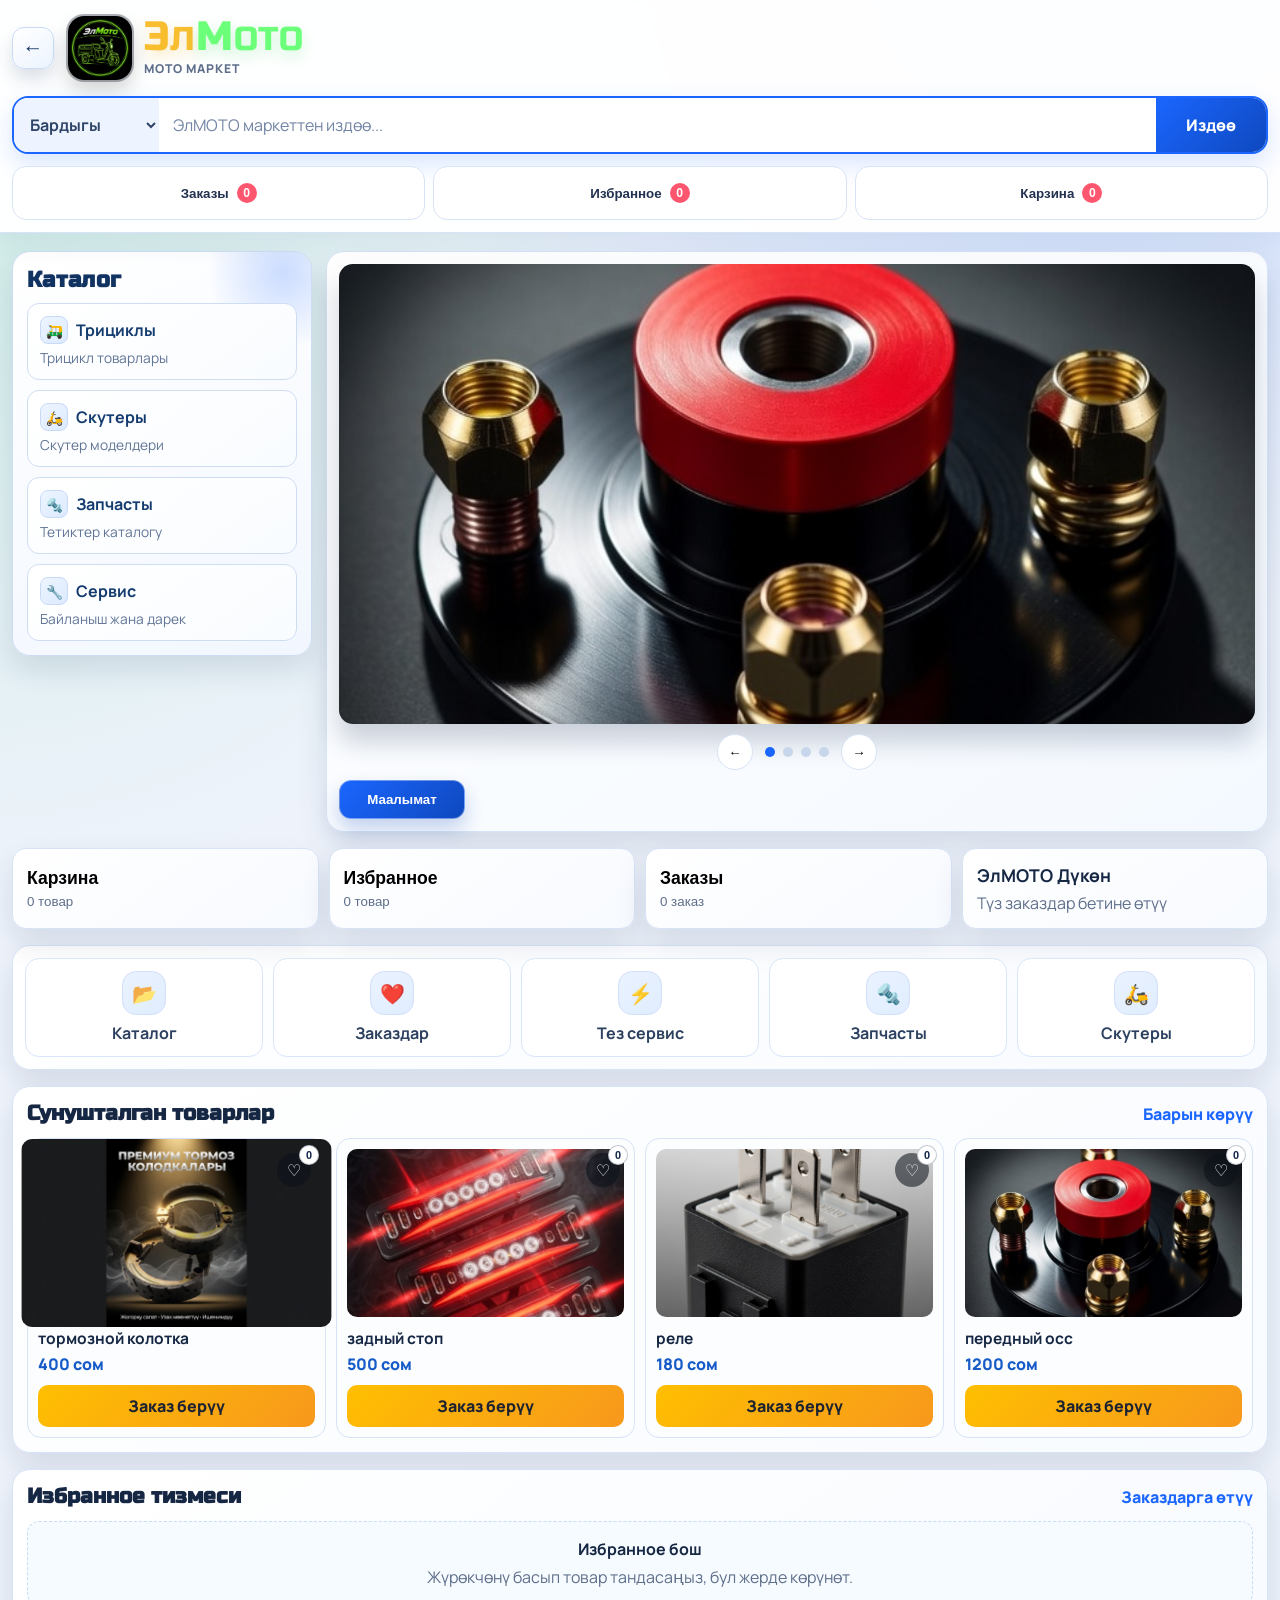
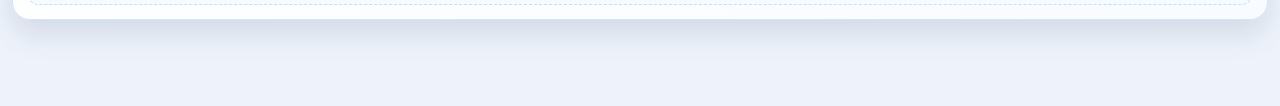
==== commit 55b0e5d5: "Unify mobile UX across all pages with Ozon-style layout" ====
--- a/index.html
+++ b/index.html
@@ -141,6 +141,29 @@
             </a>
         </section>
 
+        <section class="quick-row" aria-label="Ыкчам бөлүмдөр">
+            <a class="quick-item" href="#top">
+                <span class="quick-icon">📂</span>
+                <span>Каталог</span>
+            </a>
+            <a class="quick-item" href="shop.html?panel=orders">
+                <span class="quick-icon">❤️</span>
+                <span>Заказдар</span>
+            </a>
+            <a class="quick-item" href="server.html">
+                <span class="quick-icon">⚡</span>
+                <span>Тез сервис</span>
+            </a>
+            <a class="quick-item" href="zapchasty.html">
+                <span class="quick-icon">🔩</span>
+                <span>Запчасты</span>
+            </a>
+            <a class="quick-item" href="scooters.html">
+                <span class="quick-icon">🛵</span>
+                <span>Скутеры</span>
+            </a>
+        </section>
+
         <section class="recommended">
             <div class="section-head">
                 <h2>Сунушталган товарлар</h2>
@@ -191,11 +214,11 @@
     </main>
 
     <nav class="mobile-nav">
-        <a href="#top">Башкы бет</a>
-        <a href="tricycles.html">Трициклы</a>
-        <button type="button" data-nav-target="favorites">Избранное</button>
-        <button type="button" data-nav-target="orders">Заказы</button>
-        <a href="shop.html?panel=orders">Дүкөн</a>
+        <a href="#top"><span class="micon">🏠</span><span>Башкы</span></a>
+        <a href="tricycles.html"><span class="micon">🛺</span><span>Каталог</span></a>
+        <button type="button" data-nav-target="favorites"><span class="micon">🤍</span><span>Избранное</span></button>
+        <button type="button" data-nav-target="orders"><span class="micon">🛒</span><span>Карзина</span></button>
+        <a href="shop.html?panel=orders"><span class="micon">🛍️</span><span>Дүкөн</span></a>
     </nav>
 
     <script src="home.js"></script>
--- a/home.css
+++ b/home.css
@@ -28,7 +28,7 @@
         radial-gradient(circle at 85% -4%, rgba(27, 102, 255, 0.2) 0%, rgba(27, 102, 255, 0) 34%),
         radial-gradient(circle at -3% 12%, rgba(57, 203, 134, 0.16) 0%, rgba(57, 203, 134, 0) 35%),
         var(--h-bg);
-    padding-bottom: 78px;
+    padding-bottom: 86px;
 }
 
 a {
@@ -457,6 +457,42 @@
 
 .feature-link {
     color: inherit;
+}
+
+.quick-row {
+    margin-top: 16px;
+    display: grid;
+    grid-template-columns: repeat(5, minmax(0, 1fr));
+    gap: 10px;
+    padding: 12px;
+    border-radius: 18px;
+    background: linear-gradient(145deg, #ffffff 0%, #f8fbff 100%);
+    border: 1px solid var(--h-border);
+    box-shadow: var(--h-shadow);
+}
+
+.quick-item {
+    border-radius: 14px;
+    border: 1px solid #d7e6fa;
+    background: #ffffff;
+    display: grid;
+    justify-items: center;
+    gap: 7px;
+    padding: 12px 8px;
+    text-align: center;
+    font-weight: 700;
+    color: #2c405f;
+}
+
+.quick-icon {
+    width: 44px;
+    height: 44px;
+    border-radius: 14px;
+    display: grid;
+    place-items: center;
+    font-size: 1.25rem;
+    background: linear-gradient(140deg, #eaf2ff 0%, #e0edff 100%);
+    border: 1px solid #d0e0f8;
 }
 
 .recommended {
@@ -656,26 +692,36 @@
 
 .mobile-nav {
     position: fixed;
-    left: 0;
-    right: 0;
-    bottom: 0;
+    left: 8px;
+    right: 8px;
+    bottom: 8px;
     z-index: 60;
     display: none;
     grid-template-columns: repeat(5, minmax(0, 1fr));
-    border-top: 1px solid var(--h-border);
-    background: rgba(255, 255, 255, 0.97);
-    backdrop-filter: blur(8px);
+    border: 1px solid #d3e2f8;
+    border-radius: 18px;
+    background: rgba(255, 255, 255, 0.98);
+    backdrop-filter: blur(10px);
+    box-shadow: 0 14px 30px rgba(21, 44, 85, 0.18);
 }
 
 .mobile-nav a,
 .mobile-nav button {
     border: 0;
     background: transparent;
-    padding: 11px 4px 10px;
+    padding: 8px 4px 7px;
     text-align: center;
-    font-size: 0.77rem;
+    font-size: 0.72rem;
     color: #2d405f;
     font-weight: 700;
+    display: grid;
+    justify-items: center;
+    gap: 3px;
+}
+
+.mobile-nav .micon {
+    font-size: 1.12rem;
+    line-height: 1;
 }
 
 @media (max-width: 1280px) {
@@ -731,9 +777,17 @@
     .favorites-grid {
         grid-template-columns: repeat(2, minmax(0, 1fr));
     }
+
+    .quick-row {
+        grid-template-columns: repeat(3, minmax(0, 1fr));
+    }
 }
 
 @media (max-width: 600px) {
+    body {
+        background: #eceff4;
+    }
+
     .shell {
         width: calc(100% - 14px);
     }
@@ -763,6 +817,8 @@
 
     .home-search {
         grid-template-columns: minmax(0, 1fr) 92px;
+        border-radius: 18px;
+        box-shadow: 0 12px 20px rgba(23, 56, 109, 0.12);
     }
 
     .home-search select {
@@ -793,10 +849,11 @@
     .slide img {
         min-height: 250px;
         height: 250px;
+        border-radius: 16px;
     }
 
     .feature-row {
-        grid-template-columns: 1fr;
+        grid-template-columns: repeat(2, minmax(0, 1fr));
     }
 
     .rec-grid {
@@ -813,10 +870,42 @@
     }
 
     .favorites-grid {
-        grid-template-columns: 1fr;
+        grid-template-columns: repeat(2, minmax(0, 1fr));
     }
 
     .mobile-nav {
         display: grid;
     }
-}
+
+    .catalog-column {
+        display: flex;
+        gap: 10px;
+        overflow-x: auto;
+        padding: 12px;
+        scroll-snap-type: x mandatory;
+    }
+
+    .catalog-column h2 {
+        min-width: 100%;
+        margin-bottom: 2px;
+    }
+
+    .catalog-item {
+        min-width: 148px;
+        scroll-snap-align: start;
+    }
+
+    .catalog-item span {
+        display: none;
+    }
+
+    .quick-row {
+        grid-template-columns: repeat(5, minmax(105px, 1fr));
+        overflow-x: auto;
+        padding: 10px;
+    }
+
+    .quick-item {
+        min-width: 105px;
+    }
+}
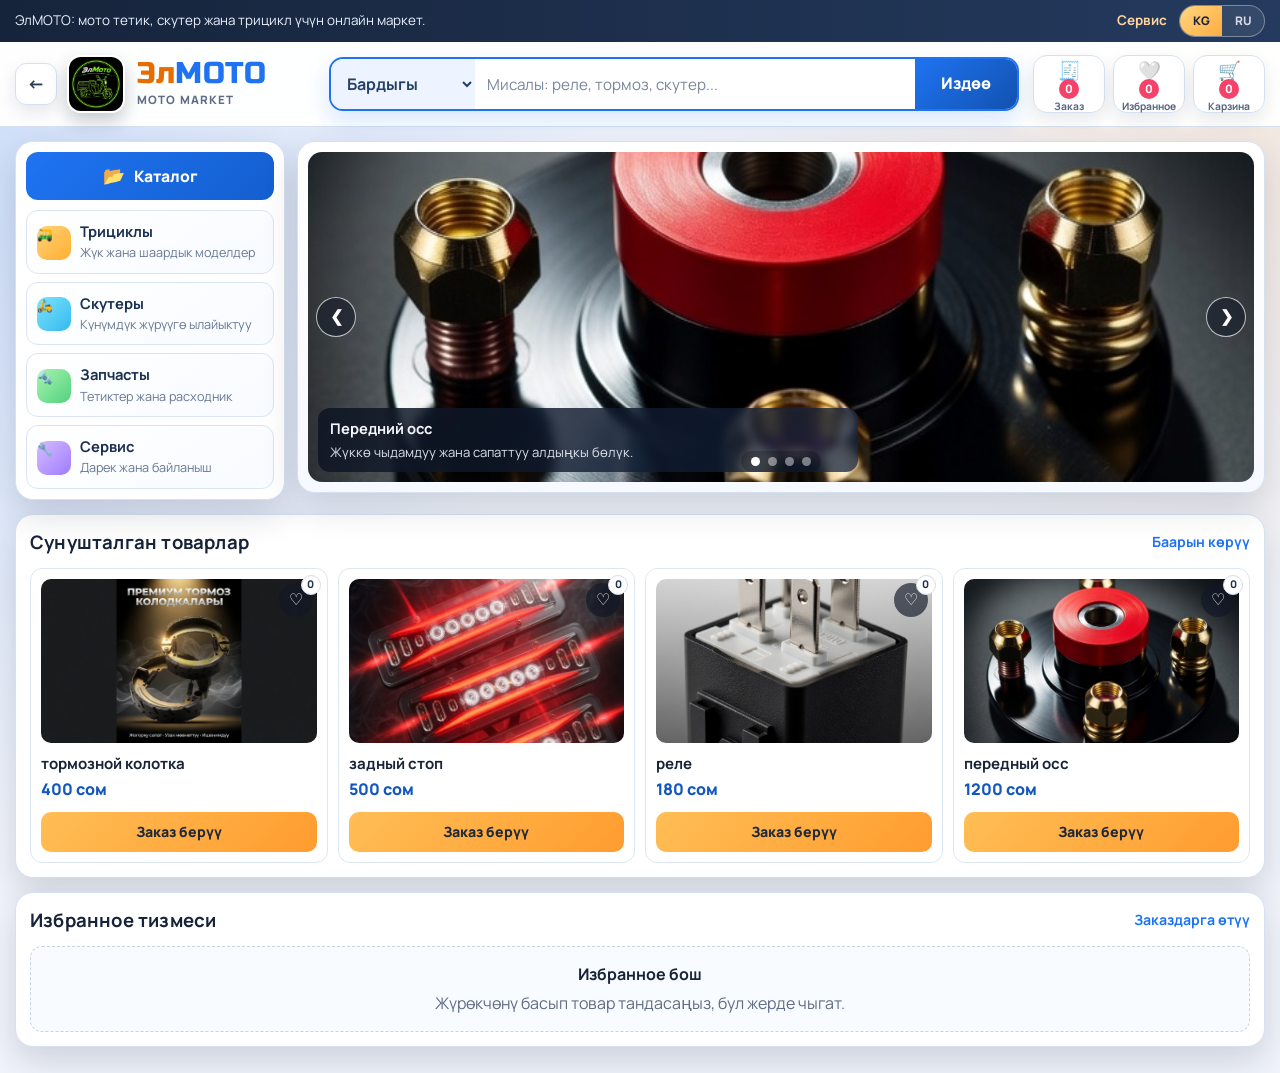
==== commit 58e77c95: "Refine home UX and split admin into ads/products management" ====
--- a/index.html
+++ b/index.html
@@ -4,178 +4,176 @@
     <meta charset="UTF-8">
     <meta name="viewport" content="width=device-width, initial-scale=1.0">
     <title>ЭлМОТО | Башкы бет</title>
-    <meta name="description" content="ЭлМОТО башкы бет: каталог, заказ, карзина, избранное жана баннер маалыматтары.">
-    <meta name="keywords" content="ЭлМОТО, мото, каталог, трициклы, скутеры, запчасты, заказ">
+    <meta name="description" content="ЭлМОТО онлайн мото маркет: трицикл, скутер, запчасть, сервис жана тез заказ.">
+    <meta name="keywords" content="ЭлМОТО, ElMOTO, мото, moto, мото магазин, трицикл, скутер, запчасть, сервис, заказ">
     <meta name="robots" content="index, follow, max-image-preview:large">
-    <meta name="theme-color" content="#0f1e3a">
+    <meta name="theme-color" content="#131f34">
     <meta property="og:title" content="ЭлМОТО | Башкы бет">
-    <meta property="og:description" content="ЭлМОТО каталог жана заказ системасы.">
+    <meta property="og:description" content="ЭлМОТО каталог, заказ жана запчасть системасы.">
     <meta property="og:type" content="website">
     <meta property="og:locale" content="ky_KG">
+    <meta property="og:site_name" content="ЭлМОТО">
     <meta name="twitter:card" content="summary_large_image">
     <link rel="icon" type="image/jpeg" href="assets/emoto-logo.jpeg">
     <link rel="apple-touch-icon" href="assets/emoto-logo.jpeg">
     <meta property="og:image" content="assets/emoto-logo.jpeg">
     <link rel="preconnect" href="https://fonts.googleapis.com">
     <link rel="preconnect" href="https://fonts.gstatic.com" crossorigin>
-    <link href="https://fonts.googleapis.com/css2?family=Manrope:wght@400;600;700;800&family=Russo+One&display=swap" rel="stylesheet">
+    <link href="https://fonts.googleapis.com/css2?family=Manrope:wght@400;500;600;700;800&family=Russo+One&display=swap" rel="stylesheet">
     <link rel="stylesheet" href="home.css">
 </head>
 <body id="top">
-    <header class="home-header">
+    <a class="skip-link" href="#main-content">Skip to content</a>
+
+    <header class="home-header" aria-label="Башкы навигация">
+        <div class="market-note">
+            <div class="shell market-note-inner">
+                <p data-i18n="market_note">ЭлМОТО: мото тетик, скутер жана трицикл үчүн онлайн маркет.</p>
+                <div class="note-actions">
+                    <a href="server.html" data-i18n="service_link">Сервис</a>
+                    <div class="lang-switch" role="group" aria-label="Тил">
+                        <button class="lang-btn is-active" type="button" data-lang="ky">KG</button>
+                        <button class="lang-btn" type="button" data-lang="ru">RU</button>
+                    </div>
+                </div>
+            </div>
+        </div>
+
         <div class="shell top-row">
             <div class="brand-wrap">
                 <button id="go-back-btn" class="back-nav-btn" type="button" aria-label="Артка кайтуу">←</button>
                 <a href="shop.html?panel=orders" class="brand-block" aria-label="ЭлМОТО басканда заказдарга өтүү">
                     <img src="assets/emoto-logo.jpeg" alt="ЭлМОТО эмблемасы">
                     <div class="brand-text">
-                        <p class="brand-title">
-                            <span class="brand-el"><span class="brand-lead">Э</span>л</span><span class="brand-moto"><span class="brand-lead">М</span>ОТО</span>
-                        </p>
-                        <p class="brand-sub">мото маркет</p>
+                        <p class="brand-title"><span class="brand-el">Эл</span><span class="brand-moto">МОТО</span></p>
+                        <p class="brand-sub">moto market</p>
                     </div>
                 </a>
             </div>
 
-            <form id="home-search-form" class="home-search" autocomplete="off">
+            <form id="home-search-form" class="home-search" autocomplete="off" role="search">
+                <label for="home-search-scope" class="visually-hidden">Издөө бөлүмү</label>
                 <select id="home-search-scope" aria-label="Издөө бөлүмү">
-                    <option value="all">Бардыгы</option>
-                    <option value="tricycles">Трициклы</option>
-                    <option value="scooters">Скутеры</option>
-                    <option value="parts">Запчасты</option>
-                    <option value="service">Сервис</option>
+                    <option value="all" data-i18n="scope_all">Бардыгы</option>
+                    <option value="tricycles" data-i18n="scope_tricycles">Трициклы</option>
+                    <option value="scooters" data-i18n="scope_scooters">Скутеры</option>
+                    <option value="parts" data-i18n="scope_parts">Запчасты</option>
+                    <option value="service" data-i18n="scope_service">Сервис</option>
                 </select>
-                <input id="home-search-input" type="search" placeholder="ЭлМОТО маркеттен издөө...">
-                <button type="submit">Издөө</button>
+                <label for="home-search-input" class="visually-hidden">Товар издөө</label>
+                <input id="home-search-input" type="search" data-i18n-placeholder="search_placeholder" placeholder="Мисалы: реле, тормоз, скутер...">
+                <button type="submit" data-i18n="search_btn">Издөө</button>
             </form>
 
-            <div class="header-tools">
-                <button class="tool-btn" data-nav-target="orders" type="button">Заказы <span id="orders-count">0</span></button>
-                <button class="tool-btn" data-nav-target="favorites" type="button">Избранное <span id="favorites-count">0</span></button>
-                <button class="tool-btn" data-nav-target="cart" type="button">Карзина <span id="cart-count">0</span></button>
+            <div class="header-tools" aria-label="Кардардын куралдары">
+                <button id="orders-tool" class="tool-btn" data-nav-target="orders" type="button">
+                    <span class="tool-icon">🧾</span>
+                    <span class="tool-count" id="orders-count">0</span>
+                    <span class="tool-label" data-i18n="orders_label">Заказ</span>
+                </button>
+                <button id="favorites-tool" class="tool-btn" data-nav-target="favorites" type="button">
+                    <span class="tool-icon">🤍</span>
+                    <span class="tool-count" id="favorites-count">0</span>
+                    <span class="tool-label" data-i18n="favorites_label">Избранное</span>
+                </button>
+                <button id="cart-tool" class="tool-btn" data-nav-target="cart" type="button">
+                    <span class="tool-icon">🛒</span>
+                    <span class="tool-count" id="cart-count">0</span>
+                    <span class="tool-label" data-i18n="cart_label">Карзина</span>
+                </button>
             </div>
         </div>
     </header>
 
-    <main class="shell home-main">
-        <section class="hero-layout">
-            <aside class="catalog-column" aria-label="Каталог бөлүмдөрү">
-                <h2>Каталог</h2>
-                <a class="catalog-item" href="tricycles.html">
-                    <strong><span class="catalog-icon">🛺</span> Трициклы</strong>
-                    <span>Трицикл товарлары</span>
-                </a>
-
-                <a class="catalog-item" href="scooters.html">
-                    <strong><span class="catalog-icon">🛵</span> Скутеры</strong>
-                    <span>Скутер моделдери</span>
-                </a>
-
-                <a class="catalog-item" href="zapchasty.html">
-                    <strong><span class="catalog-icon">🔩</span> Запчасты</strong>
-                    <span>Тетиктер каталогу</span>
-                </a>
-
-                <a class="catalog-item" href="server.html">
-                    <strong><span class="catalog-icon">🔧</span> Сервис</strong>
-                    <span>Байланыш жана дарек</span>
-                </a>
+    <main id="main-content" class="shell home-main">
+        <section class="hero-layout" aria-label="Башкы каталог жана баннер">
+            <aside class="catalog-column" aria-label="Каталог">
+                <button id="catalog-toggle" class="catalog-toggle" type="button" aria-expanded="false" aria-controls="catalog-panel">
+                    <span class="catalog-toggle-icon">📂</span>
+                    <span data-i18n="catalog_toggle">Каталог</span>
+                </button>
+
+                <div id="catalog-panel" class="catalog-panel" hidden>
+                    <a class="catalog-item" href="tricycles.html">
+                        <span class="catalog-icon">🛺</span>
+                        <div>
+                            <strong data-i18n="cat_tricycles">Трициклы</strong>
+                            <span data-i18n="cat_tricycles_desc">Жүк жана шаардык моделдер</span>
+                        </div>
+                    </a>
+
+                    <a class="catalog-item" href="scooters.html">
+                        <span class="catalog-icon">🛵</span>
+                        <div>
+                            <strong data-i18n="cat_scooters">Скутеры</strong>
+                            <span data-i18n="cat_scooters_desc">Күнүмдүк жүрүүгө ылайыктуу</span>
+                        </div>
+                    </a>
+
+                    <a class="catalog-item" href="zapchasty.html">
+                        <span class="catalog-icon">🔩</span>
+                        <div>
+                            <strong data-i18n="cat_parts">Запчасты</strong>
+                            <span data-i18n="cat_parts_desc">Тетиктер жана расходник</span>
+                        </div>
+                    </a>
+
+                    <a class="catalog-item" href="server.html">
+                        <span class="catalog-icon">🔧</span>
+                        <div>
+                            <strong data-i18n="cat_service">Сервис</strong>
+                            <span data-i18n="cat_service_desc">Дарек жана байланыш</span>
+                        </div>
+                    </a>
+                </div>
             </aside>
 
-            <div class="hero-slider" aria-label="ЭлМОТО баннери">
+            <section class="hero-slider" aria-label="ЭлМОТО реклама баннерлери">
                 <div id="hero-slides" class="hero-slides">
-                    <article class="slide is-active" data-info-title="Передний осс" data-info-text="Бул позиция жүккө чыдамдуу. Сапаттуу металл жана узак мөөнөт.">
+                    <article class="slide is-active" data-title-ky="Передний осс" data-title-ru="Передняя ось" data-text-ky="Жүккө чыдамдуу жана сапаттуу алдыңкы бөлүк." data-text-ru="Прочная передняя деталь для высокой нагрузки.">
                         <img src="assets/products/front-hub.jpeg" alt="Передний осс">
                     </article>
-
-                    <article class="slide" data-info-title="Задный стоп" data-info-text="LED стоп жарыгы түнкүсүн даана көрүнөт. Тез орнотулат.">
+                    <article class="slide" data-title-ky="Задный стоп" data-title-ru="Задний стоп" data-text-ky="LED стоп жарыгы, түнкүсүн так көрүнөт." data-text-ru="Яркий LED стоп-сигнал, хорошо заметен ночью.">
                         <img src="assets/products/rear-stop.jpeg" alt="Задный стоп">
                     </article>
-
-                    <article class="slide" data-info-title="Реле" data-info-text="Электро тутум үчүн туруктуу иштеген ишенимдүү реле.">
+                    <article class="slide" data-title-ky="Реле" data-title-ru="Реле" data-text-ky="Электро системага туруктуу реле." data-text-ru="Надежное реле для стабильной электро-системы.">
                         <img src="assets/products/relay.jpeg" alt="Реле">
                     </article>
-
-                    <article class="slide" data-info-title="Тормоз колодкасы" data-info-text="Жогорку сапаттагы тормоз колодка, тормоздоону жумшак жана коопсуз кылат.">
+                    <article class="slide" data-title-ky="Тормоз колодкасы" data-title-ru="Тормозная колодка" data-text-ky="Коопсуз токтотуу үчүн жогорку сапат." data-text-ru="Высокое качество для безопасного торможения.">
                         <img src="assets/products/brake-shoe.jpeg" alt="Тормоз колодкасы">
                     </article>
                 </div>
 
-                <div class="slider-controls">
-                    <button id="slide-prev" type="button" aria-label="Мурунку баннер">←</button>
-                    <div id="slide-dots" class="dots" aria-label="Слайд тандоо">
-                        <button type="button" class="is-active" data-slide="0"></button>
-                        <button type="button" data-slide="1"></button>
-                        <button type="button" data-slide="2"></button>
-                        <button type="button" data-slide="3"></button>
-                    </div>
-                    <button id="slide-next" type="button" aria-label="Кийинки баннер">→</button>
-                </div>
-
-                <div class="hero-info">
-                    <button id="slide-info-btn" type="button">Маалымат</button>
-                    <div id="slide-info-box" class="slide-info-box" hidden>
-                        <strong id="slide-info-title"></strong>
-                        <p id="slide-info-text"></p>
-                    </div>
-                </div>
-            </div>
+                <button id="slide-prev" class="slide-arrow prev" type="button" aria-label="Мурунку баннер">❮</button>
+                <button id="slide-next" class="slide-arrow next" type="button" aria-label="Кийинки баннер">❯</button>
+
+                <div id="slide-dots" class="dots" aria-label="Слайд тандоо">
+                    <button type="button" class="is-active" data-slide="0"></button>
+                    <button type="button" data-slide="1"></button>
+                    <button type="button" data-slide="2"></button>
+                    <button type="button" data-slide="3"></button>
+                </div>
+
+                <div class="slide-caption">
+                    <strong id="slide-info-title"></strong>
+                    <p id="slide-info-text"></p>
+                </div>
+            </section>
         </section>
 
-        <section class="feature-row">
-            <button class="feature-tile" type="button" data-nav-target="cart">
-                <strong>Карзина</strong>
-                <span id="cart-count-tile">0 товар</span>
-            </button>
-            <button class="feature-tile" type="button" data-nav-target="favorites">
-                <strong>Избранное</strong>
-                <span id="favorites-count-tile">0 товар</span>
-            </button>
-            <button class="feature-tile" type="button" data-nav-target="orders">
-                <strong>Заказы</strong>
-                <span id="orders-count-tile">0 заказ</span>
-            </button>
-            <a class="feature-tile feature-link" href="shop.html?panel=orders">
-                <strong>ЭлМОТО Дүкөн</strong>
-                <span>Түз заказдар бетине өтүү</span>
-            </a>
-        </section>
-
-        <section class="quick-row" aria-label="Ыкчам бөлүмдөр">
-            <a class="quick-item" href="#top">
-                <span class="quick-icon">📂</span>
-                <span>Каталог</span>
-            </a>
-            <a class="quick-item" href="shop.html?panel=orders">
-                <span class="quick-icon">❤️</span>
-                <span>Заказдар</span>
-            </a>
-            <a class="quick-item" href="server.html">
-                <span class="quick-icon">⚡</span>
-                <span>Тез сервис</span>
-            </a>
-            <a class="quick-item" href="zapchasty.html">
-                <span class="quick-icon">🔩</span>
-                <span>Запчасты</span>
-            </a>
-            <a class="quick-item" href="scooters.html">
-                <span class="quick-icon">🛵</span>
-                <span>Скутеры</span>
-            </a>
-        </section>
-
-        <section class="recommended">
+        <section class="recommended" aria-label="Сунушталган товарлар">
             <div class="section-head">
-                <h2>Сунушталган товарлар</h2>
-                <a href="shop.html">Баарын көрүү</a>
-            </div>
+                <h2 data-i18n="recommended_title">Сунушталган товарлар</h2>
+                <a href="shop.html" data-i18n="recommended_all">Баарын көрүү</a>
+            </div>
+
             <div class="rec-grid">
                 <article class="rec-card">
                     <button class="fav-toggle" type="button" data-fav-id="101" data-name="тормозной колотка" data-price="400" data-image="assets/products/brake-shoe.jpeg" aria-label="Избранное">♡</button>
                     <img src="assets/products/brake-shoe.jpeg" alt="тормозной колотка">
                     <h3>тормозной колотка</h3>
                     <p>400 сом</p>
-                    <a href="shop.html?search=тормозной">Заказ берүү</a>
+                    <a href="shop.html?search=тормозной" data-i18n="order_btn">Заказ берүү</a>
                 </article>
 
                 <article class="rec-card">
@@ -183,7 +181,7 @@
                     <img src="assets/products/rear-stop.jpeg" alt="задный стоп">
                     <h3>задный стоп</h3>
                     <p>500 сом</p>
-                    <a href="shop.html?search=стоп">Заказ берүү</a>
+                    <a href="shop.html?search=стоп" data-i18n="order_btn">Заказ берүү</a>
                 </article>
 
                 <article class="rec-card">
@@ -191,7 +189,7 @@
                     <img src="assets/products/relay.jpeg" alt="реле">
                     <h3>реле</h3>
                     <p>180 сом</p>
-                    <a href="shop.html?search=реле">Заказ берүү</a>
+                    <a href="shop.html?search=реле" data-i18n="order_btn">Заказ берүү</a>
                 </article>
 
                 <article class="rec-card">
@@ -199,26 +197,26 @@
                     <img src="assets/products/front-hub.jpeg" alt="передный осс">
                     <h3>передный осс</h3>
                     <p>1200 сом</p>
-                    <a href="shop.html?search=осс">Заказ берүү</a>
+                    <a href="shop.html?search=осс" data-i18n="order_btn">Заказ берүү</a>
                 </article>
             </div>
         </section>
 
-        <section id="favorites-section" class="recommended favorites-board">
+        <section id="favorites-section" class="recommended favorites-board" aria-label="Избранное тизмеси">
             <div class="section-head">
-                <h2>Избранное тизмеси</h2>
-                <a href="shop.html?panel=orders">Заказдарга өтүү</a>
+                <h2 data-i18n="favorites_board_title">Избранное тизмеси</h2>
+                <a href="shop.html?panel=orders" data-i18n="favorites_to_orders">Заказдарга өтүү</a>
             </div>
             <div id="favorites-grid" class="favorites-grid"></div>
         </section>
     </main>
 
-    <nav class="mobile-nav">
-        <a href="#top"><span class="micon">🏠</span><span>Башкы</span></a>
-        <a href="tricycles.html"><span class="micon">🛺</span><span>Каталог</span></a>
-        <button type="button" data-nav-target="favorites"><span class="micon">🤍</span><span>Избранное</span></button>
-        <button type="button" data-nav-target="orders"><span class="micon">🛒</span><span>Карзина</span></button>
-        <a href="shop.html?panel=orders"><span class="micon">🛍️</span><span>Дүкөн</span></a>
+    <nav class="mobile-nav" aria-label="Мобилдик меню">
+        <a href="#top"><span class="micon">🏠</span><span data-i18n="mobile_home">Башкы</span></a>
+        <button type="button" id="mobile-catalog-toggle"><span class="micon">📂</span><span data-i18n="mobile_catalog">Каталог</span></button>
+        <button type="button" data-nav-target="favorites"><span class="micon">🤍</span><span data-i18n="mobile_favorites">Избранное</span></button>
+        <button type="button" data-nav-target="orders"><span class="micon">🛒</span><span data-i18n="mobile_orders">Заказы</span></button>
+        <a href="server.html"><span class="micon">🔧</span><span data-i18n="mobile_service">Сервис</span></a>
     </nav>
 
     <script src="home.js"></script>
--- a/home.css
+++ b/home.css
@@ -1,12 +1,18 @@
 :root {
-    --h-blue: #1b66ff;
-    --h-blue-dark: #0e48be;
-    --h-bg: #eef3fb;
-    --h-card: #ffffff;
-    --h-text: #162744;
-    --h-muted: #5f6f8b;
-    --h-border: #d7e3f6;
-    --h-shadow: 0 14px 30px rgba(17, 42, 86, 0.12);
+    --bg: #f1f4fb;
+    --bg-accent: #e9f4ff;
+    --surface: #ffffff;
+    --surface-soft: #f8fbff;
+    --text: #172338;
+    --muted: #5f6d85;
+    --line: #d6e1f0;
+    --primary: #1f73f2;
+    --primary-strong: #1252b0;
+    --accent: #ff8c1a;
+    --accent-strong: #e76d00;
+    --rose: #f64169;
+    --shadow-sm: 0 7px 18px rgba(16, 29, 55, 0.1);
+    --shadow-md: 0 14px 34px rgba(16, 29, 55, 0.16);
 }
 
 * {
@@ -23,12 +29,12 @@
 
 body {
     font-family: 'Manrope', sans-serif;
-    color: var(--h-text);
+    color: var(--text);
     background:
-        radial-gradient(circle at 85% -4%, rgba(27, 102, 255, 0.2) 0%, rgba(27, 102, 255, 0) 34%),
-        radial-gradient(circle at -3% 12%, rgba(57, 203, 134, 0.16) 0%, rgba(57, 203, 134, 0) 35%),
-        var(--h-bg);
-    padding-bottom: 86px;
+        radial-gradient(circle at -8% 14%, rgba(31, 115, 242, 0.18) 0%, rgba(31, 115, 242, 0) 42%),
+        radial-gradient(circle at 108% -6%, rgba(255, 140, 26, 0.16) 0%, rgba(255, 140, 26, 0) 40%),
+        var(--bg);
+    line-height: 1.45;
 }
 
 a {
@@ -36,75 +42,157 @@
     text-decoration: none;
 }
 
+button,
+input,
+select {
+    font: inherit;
+}
+
 .shell {
-    width: min(1320px, calc(100% - 24px));
+    width: min(1320px, calc(100% - 30px));
     margin-inline: auto;
+}
+
+.skip-link {
+    position: fixed;
+    left: 12px;
+    top: -48px;
+    z-index: 120;
+    background: #0f172a;
+    color: #fff;
+    padding: 8px 12px;
+    border-radius: 8px;
+    font-weight: 700;
+}
+
+.skip-link:focus {
+    top: 8px;
+}
+
+.visually-hidden {
+    position: absolute;
+    width: 1px;
+    height: 1px;
+    padding: 0;
+    margin: -1px;
+    overflow: hidden;
+    clip: rect(0, 0, 0, 0);
+    white-space: nowrap;
+    border: 0;
 }
 
 .home-header {
     position: sticky;
     top: 0;
-    z-index: 50;
-    background: rgba(255, 255, 255, 0.96);
-    border-bottom: 1px solid var(--h-border);
+    z-index: 70;
+    background: rgba(255, 255, 255, 0.97);
+    border-bottom: 1px solid var(--line);
     backdrop-filter: blur(10px);
-    box-shadow: 0 8px 26px rgba(30, 63, 109, 0.08);
+}
+
+.market-note {
+    background: linear-gradient(90deg, #16243b 0%, #243a5e 100%);
+    color: #e9f1ff;
+}
+
+.market-note-inner {
+    min-height: 42px;
+    display: flex;
+    align-items: center;
+    justify-content: space-between;
+    gap: 12px;
+    font-size: 0.84rem;
+}
+
+.market-note-inner p {
+    margin: 0;
+}
+
+.note-actions {
+    display: inline-flex;
+    align-items: center;
+    gap: 12px;
+}
+
+.note-actions a {
+    color: #ffd49f;
+    font-weight: 700;
+}
+
+.lang-switch {
+    display: inline-flex;
+    border: 1px solid rgba(255, 255, 255, 0.35);
+    border-radius: 999px;
+    overflow: hidden;
+    background: rgba(255, 255, 255, 0.08);
+}
+
+.lang-btn {
+    border: 0;
+    background: transparent;
+    color: rgba(255, 255, 255, 0.8);
+    min-width: 42px;
+    height: 30px;
+    padding: 0 10px;
+    font-size: 0.74rem;
+    font-weight: 800;
+    cursor: pointer;
+}
+
+.lang-btn.is-active {
+    background: linear-gradient(135deg, #ffd77e 0%, #ffac43 100%);
+    color: #172338;
 }
 
 .top-row {
+    display: grid;
+    grid-template-columns: minmax(220px, 300px) minmax(260px, 1fr) auto;
+    gap: 14px;
+    align-items: center;
+    min-height: 84px;
     padding: 12px 0;
-    display: grid;
-    grid-template-columns: minmax(220px, 320px) minmax(280px, 1fr) auto;
-    gap: 12px;
-    align-items: center;
 }
 
 .brand-wrap {
     display: flex;
     align-items: center;
     gap: 10px;
+    min-width: 0;
 }
 
 .back-nav-btn {
     width: 42px;
     height: 42px;
-    border: 1px solid #cadbf8;
-    border-radius: 12px;
-    background: linear-gradient(145deg, #ffffff 0%, #ecf4ff 100%);
-    color: #173765;
-    font-size: 1.3rem;
-    font-weight: 800;
-    line-height: 1;
+    border: 1px solid var(--line);
+    border-radius: 11px;
+    background: var(--surface);
+    color: #283b59;
+    font-size: 1.1rem;
+    font-weight: 800;
+    box-shadow: var(--shadow-sm);
     cursor: pointer;
-    box-shadow: 0 10px 18px rgba(18, 46, 95, 0.15);
-    transition: transform 0.2s ease, box-shadow 0.2s ease, border-color 0.2s ease;
+    transition: 0.2s ease;
 }
 
 .back-nav-btn:hover {
     transform: translateY(-1px);
-    border-color: #98bef8;
-    box-shadow: 0 12px 24px rgba(18, 46, 95, 0.2);
+    border-color: #b9cae0;
 }
 
 .brand-block {
     display: flex;
     align-items: center;
     gap: 12px;
-    padding: 4px 4px;
+    min-width: 0;
+}
+
+.brand-block img {
+    width: 58px;
+    height: 58px;
     border-radius: 14px;
-    transition: transform 0.2s ease;
-}
-
-.brand-block:hover {
-    transform: translateY(-1px);
-}
-
-.brand-block img {
-    width: 64px;
-    height: 64px;
-    border-radius: 16px;
     object-fit: cover;
-    box-shadow: 0 0 0 2px rgba(12, 20, 35, 0.32), 0 10px 20px rgba(0, 0, 0, 0.18);
+    border: 2px solid #fff;
+    box-shadow: 0 8px 18px rgba(15, 25, 44, 0.24);
 }
 
 .brand-text {
@@ -112,77 +200,67 @@
 }
 
 .brand-title {
+    margin: 0;
+    line-height: 1;
     font-family: 'Russo One', sans-serif;
-    letter-spacing: 0.35px;
-    margin: 0;
-    font-size: 2.08rem;
-    line-height: 1;
+    font-size: 1.86rem;
+    letter-spacing: 0.2px;
+}
+
+.brand-el {
+    color: var(--accent-strong);
+}
+
+.brand-moto {
+    color: var(--primary);
+}
+
+.brand-sub {
+    margin: 3px 0 0;
+    color: var(--muted);
+    font-size: 0.72rem;
     text-transform: uppercase;
-}
-
-.brand-el {
-    color: #f8be2f;
-    text-shadow: 0 6px 14px rgba(241, 177, 30, 0.28);
-}
-
-.brand-moto {
-    color: #6cff7a;
-    text-shadow: 0 6px 14px rgba(66, 214, 97, 0.24);
-}
-
-.brand-lead {
-    font-size: 1.24em;
-    line-height: 0.9;
-    margin-right: 1px;
-}
-
-.brand-sub {
-    margin: 4px 0 0;
-    color: var(--h-muted);
-    text-transform: uppercase;
-    font-size: 0.76rem;
-    font-weight: 800;
-    letter-spacing: 1px;
+    letter-spacing: 1.1px;
+    font-weight: 800;
 }
 
 .home-search {
     display: grid;
-    grid-template-columns: 145px minmax(0, 1fr) 110px;
-    border: 2px solid var(--h-blue);
-    border-radius: 16px;
+    grid-template-columns: 144px minmax(0, 1fr) 102px;
+    border: 2px solid var(--primary);
+    border-radius: 14px;
     overflow: hidden;
     background: #fff;
-    box-shadow: 0 10px 24px rgba(27, 102, 255, 0.16);
+    box-shadow: 0 10px 24px rgba(31, 115, 242, 0.18);
 }
 
 .home-search select,
 .home-search input,
 .home-search button {
     border: 0;
-    font: inherit;
 }
 
 .home-search select {
-    background: #eef4ff;
-    color: #2e4468;
+    background: #edf4ff;
+    color: #234067;
     font-weight: 700;
     padding: 0 12px;
 }
 
 .home-search input {
+    height: 50px;
     min-width: 0;
-    height: 54px;
-    padding: 0 14px;
-    font-size: 1rem;
-    color: var(--h-text);
+    padding: 0 12px;
+    font-size: 0.95rem;
+    color: var(--text);
 }
 
 .home-search input::placeholder {
-    color: #7284a4;
+    color: #7a869a;
 }
 
 .home-search button {
-    background: linear-gradient(135deg, var(--h-blue) 0%, var(--h-blue-dark) 100%);
+    background: linear-gradient(135deg, var(--primary) 0%, var(--primary-strong) 100%);
     color: #fff;
     font-weight: 800;
     cursor: pointer;
@@ -190,148 +268,171 @@
 
 .header-tools {
     display: flex;
+    align-items: center;
     gap: 8px;
-    align-items: center;
 }
 
 .tool-btn {
-    height: 54px;
-    min-width: 118px;
-    border: 1px solid var(--h-border);
+    width: 72px;
+    height: 58px;
+    border: 1px solid var(--line);
     border-radius: 14px;
     background: #fff;
-    color: #21314f;
-    font-weight: 800;
-    display: inline-flex;
-    align-items: center;
-    justify-content: center;
-    gap: 8px;
+    display: grid;
+    grid-template-rows: 1fr auto auto;
+    justify-items: center;
+    align-items: center;
+    padding: 5px 4px 4px;
+    box-shadow: var(--shadow-sm);
     cursor: pointer;
-    padding: 0 12px;
-    transition: transform 0.2s ease, border-color 0.2s ease, box-shadow 0.2s ease;
+    transition: 0.2s ease;
 }
 
 .tool-btn:hover {
     transform: translateY(-1px);
-    border-color: #c5d9fb;
-    box-shadow: 0 8px 16px rgba(27, 102, 255, 0.16);
-}
-
-.tool-btn span {
+    border-color: #bacbe0;
+}
+
+.tool-icon {
+    font-size: 1.15rem;
+    line-height: 1;
+}
+
+.tool-count {
     min-width: 20px;
     height: 20px;
     border-radius: 999px;
-    background: #ff5670;
+    background: var(--rose);
     color: #fff;
-    display: inline-grid;
+    font-size: 0.72rem;
+    font-weight: 800;
+    display: grid;
     place-items: center;
-    font-size: 0.76rem;
+    padding: 0 4px;
+}
+
+.tool-label {
+    font-size: 0.64rem;
+    color: #566580;
+    font-weight: 700;
 }
 
 .home-main {
-    padding: 18px 0 0;
+    padding: 14px 0 26px;
 }
 
 .hero-layout {
     display: grid;
-    grid-template-columns: 300px minmax(0, 1fr);
-    gap: 14px;
+    grid-template-columns: 270px minmax(0, 1fr);
+    gap: 12px;
     align-items: start;
 }
 
+.catalog-column,
+.hero-slider,
+.recommended {
+    border: 1px solid var(--line);
+    border-radius: 18px;
+    background: var(--surface);
+    box-shadow: var(--shadow-md);
+}
+
 .catalog-column {
-    position: relative;
-    background: linear-gradient(160deg, #ffffff 0%, #f2f7ff 100%);
-    border: 1px solid #cdddf3;
-    border-radius: 18px;
-    padding: 14px;
-    box-shadow: var(--h-shadow);
-    display: grid;
-    gap: 10px;
-    align-content: start;
-    overflow: hidden;
-}
-
-.catalog-column::before {
-    content: '';
-    position: absolute;
-    top: -54px;
-    right: -46px;
-    width: 148px;
-    height: 148px;
-    border-radius: 50%;
-    background: radial-gradient(circle, rgba(27, 102, 255, 0.22) 0%, rgba(27, 102, 255, 0) 74%);
-    pointer-events: none;
-}
-
-.catalog-column h2 {
-    margin: 0;
-    font-family: 'Russo One', sans-serif;
-    font-size: 1.4rem;
-    color: #113362;
-    letter-spacing: 0.3px;
-}
-
-.catalog-column p {
-    margin: 0 0 4px;
-    color: var(--h-muted);
-    font-size: 0.9rem;
+    padding: 10px;
+}
+
+.catalog-toggle {
+    width: 100%;
+    border: 0;
+    border-radius: 12px;
+    min-height: 48px;
+    display: flex;
+    align-items: center;
+    gap: 9px;
+    justify-content: center;
+    background: linear-gradient(135deg, #1f73f2 0%, #145fcf 100%);
+    color: #fff;
+    font-size: 0.98rem;
+    font-weight: 800;
+    cursor: pointer;
+}
+
+.catalog-toggle-icon {
+    font-size: 1.1rem;
+}
+
+.catalog-panel {
+    margin-top: 10px;
+    display: grid;
+    gap: 8px;
 }
 
 .catalog-item {
-    border: 1px solid #cfddf3;
+    border: 1px solid #dbe5f1;
     border-radius: 12px;
-    background: linear-gradient(145deg, #ffffff 0%, #f9fcff 100%);
-    padding: 12px;
-    display: grid;
-    gap: 4px;
-    transition: transform 0.2s ease, border-color 0.2s ease, box-shadow 0.2s ease;
-    position: relative;
-    z-index: 1;
-}
-
-.catalog-item strong {
-    font-size: 1rem;
-    display: flex;
-    align-items: center;
-    gap: 8px;
-    color: #153c6f;
-}
-
-.catalog-item span {
-    color: #607495;
-    font-size: 0.86rem;
-}
-
-.catalog-icon {
-    width: 28px;
-    height: 28px;
-    border-radius: 8px;
-    display: inline-grid;
-    place-items: center;
-    background: linear-gradient(140deg, #edf5ff 0%, #dceaff 100%);
-    border: 1px solid #c8daf8;
-    font-size: 1rem;
+    background: linear-gradient(145deg, #ffffff 0%, #f8fbff 100%);
+    padding: 10px;
+    display: grid;
+    grid-template-columns: 34px minmax(0, 1fr);
+    gap: 9px;
+    align-items: center;
+    transition: 0.2s ease;
 }
 
 .catalog-item:hover {
     transform: translateY(-1px);
-    border-color: #a6c7f7;
-    box-shadow: 0 10px 16px rgba(22, 52, 102, 0.16);
+    box-shadow: var(--shadow-sm);
+    border-color: #bfd2ea;
+}
+
+.catalog-item:nth-child(1) .catalog-icon {
+    background: linear-gradient(135deg, #ffd27a 0%, #ffaf30 100%);
+}
+
+.catalog-item:nth-child(2) .catalog-icon {
+    background: linear-gradient(135deg, #7de4ff 0%, #34b9ed 100%);
+}
+
+.catalog-item:nth-child(3) .catalog-icon {
+    background: linear-gradient(135deg, #a8f5b0 0%, #52d07e 100%);
+}
+
+.catalog-item:nth-child(4) .catalog-icon {
+    background: linear-gradient(135deg, #d7bcff 0%, #9d7cff 100%);
+}
+
+.catalog-icon {
+    width: 34px;
+    height: 34px;
+    border-radius: 10px;
+    display: grid;
+    place-items: center;
+    font-size: 1rem;
+    color: #162338;
+}
+
+.catalog-item strong {
+    display: block;
+    font-size: 0.92rem;
+    color: #1b3050;
+}
+
+.catalog-item span {
+    display: block;
+    color: #677792;
+    font-size: 0.79rem;
+    margin-top: 2px;
 }
 
 .hero-slider {
-    background: linear-gradient(145deg, #ffffff 0%, #f4f9ff 100%);
-    border: 1px solid var(--h-border);
-    border-radius: 18px;
-    padding: 12px;
-    box-shadow: var(--h-shadow);
-    display: grid;
-    gap: 10px;
+    position: relative;
+    overflow: hidden;
+    padding: 10px;
+    background: linear-gradient(180deg, #fff 0%, #f6f9ff 100%);
 }
 
 .hero-slides {
-    min-height: 460px;
+    min-height: 330px;
 }
 
 .slide {
@@ -344,164 +445,96 @@
 
 .slide img {
     width: 100%;
-    min-height: 460px;
-    height: 460px;
+    height: 330px;
+    min-height: 330px;
+    object-fit: cover;
     border-radius: 14px;
-    object-fit: cover;
-    object-position: center;
-    background: radial-gradient(circle at 50% 30%, #223863 0%, #0d1b34 100%);
     display: block;
-    box-shadow: 0 18px 26px rgba(17, 35, 70, 0.2);
-}
-
-.slider-controls {
+    background: #111827;
+}
+
+.slide-arrow {
+    position: absolute;
+    top: 50%;
+    transform: translateY(-50%);
+    z-index: 4;
+    width: 40px;
+    height: 40px;
+    border-radius: 999px;
+    border: 1px solid rgba(255, 255, 255, 0.7);
+    background: rgba(20, 28, 40, 0.6);
+    color: #fff;
+    font-size: 1rem;
+    font-weight: 800;
+    cursor: pointer;
+    backdrop-filter: blur(4px);
+}
+
+.slide-arrow.prev {
+    left: 18px;
+}
+
+.slide-arrow.next {
+    right: 18px;
+}
+
+.dots {
+    position: absolute;
+    left: 50%;
+    transform: translateX(-50%);
+    bottom: 20px;
+    z-index: 4;
     display: flex;
     align-items: center;
-    justify-content: center;
-    gap: 12px;
-}
-
-.slider-controls button {
-    border: 1px solid var(--h-border);
-    background: #fff;
+    gap: 8px;
+    background: rgba(0, 0, 0, 0.22);
+    padding: 6px 10px;
     border-radius: 999px;
-    width: 36px;
-    height: 36px;
-    font-weight: 800;
-    cursor: pointer;
-}
-
-.dots {
-    display: flex;
-    gap: 8px;
 }
 
 .dots button {
-    width: 10px;
-    height: 10px;
-    padding: 0;
+    width: 9px;
+    height: 9px;
     border-radius: 999px;
     border: 0;
-    background: #c8d6ec;
+    background: rgba(255, 255, 255, 0.44);
+    padding: 0;
+    cursor: pointer;
 }
 
 .dots button.is-active {
-    background: var(--h-blue);
-}
-
-.hero-info {
-    display: flex;
-    align-items: flex-start;
-    gap: 10px;
-    justify-content: flex-start;
-}
-
-#slide-info-btn {
-    border: 1px solid rgba(255, 255, 255, 0.4);
+    background: #ffffff;
+}
+
+.slide-caption {
+    position: absolute;
+    left: 20px;
+    right: 20px;
+    bottom: 20px;
+    z-index: 3;
+    max-width: min(100%, 540px);
     border-radius: 12px;
-    background: linear-gradient(135deg, #1b66ff 0%, #0e48be 100%);
-    color: #fff;
-    font-weight: 800;
-    padding: 11px 18px;
-    min-width: 126px;
-    cursor: pointer;
-    box-shadow: 0 10px 20px rgba(16, 72, 180, 0.24);
-}
-
-.slide-info-box {
-    border: 1px solid #c9dcf8;
-    border-radius: 12px;
-    background: #f5f9ff;
-    padding: 12px;
-    width: min(100%, 560px);
-    min-height: 100%;
-}
-
-.slide-info-box strong {
+    padding: 10px 12px;
+    background: linear-gradient(135deg, rgba(13, 20, 34, 0.86) 0%, rgba(19, 35, 62, 0.74) 100%);
+    color: #f6f9ff;
+    backdrop-filter: blur(4px);
+}
+
+.slide-caption strong {
     display: block;
     margin-bottom: 4px;
-}
-
-.slide-info-box p {
+    font-size: 0.92rem;
+}
+
+.slide-caption p {
     margin: 0;
-    color: var(--h-muted);
-    font-size: 0.94rem;
-}
-
-.feature-row {
-    margin-top: 16px;
-    display: grid;
-    grid-template-columns: repeat(4, minmax(0, 1fr));
-    gap: 10px;
-}
-
-.feature-tile {
-    border: 1px solid var(--h-border);
-    border-radius: 14px;
-    background: linear-gradient(145deg, #ffffff 0%, #f7faff 100%);
+    font-size: 0.82rem;
+    color: rgba(238, 245, 255, 0.9);
+}
+
+.recommended {
+    margin-top: 14px;
     padding: 14px;
-    text-align: left;
-    box-shadow: var(--h-shadow);
-    cursor: pointer;
-}
-
-.feature-tile strong {
-    display: block;
-    font-size: 1.1rem;
-    margin-bottom: 5px;
-}
-
-.feature-tile span {
-    color: var(--h-muted);
-}
-
-.feature-link {
-    color: inherit;
-}
-
-.quick-row {
-    margin-top: 16px;
-    display: grid;
-    grid-template-columns: repeat(5, minmax(0, 1fr));
-    gap: 10px;
-    padding: 12px;
-    border-radius: 18px;
-    background: linear-gradient(145deg, #ffffff 0%, #f8fbff 100%);
-    border: 1px solid var(--h-border);
-    box-shadow: var(--h-shadow);
-}
-
-.quick-item {
-    border-radius: 14px;
-    border: 1px solid #d7e6fa;
-    background: #ffffff;
-    display: grid;
-    justify-items: center;
-    gap: 7px;
-    padding: 12px 8px;
-    text-align: center;
-    font-weight: 700;
-    color: #2c405f;
-}
-
-.quick-icon {
-    width: 44px;
-    height: 44px;
-    border-radius: 14px;
-    display: grid;
-    place-items: center;
-    font-size: 1.25rem;
-    background: linear-gradient(140deg, #eaf2ff 0%, #e0edff 100%);
-    border: 1px solid #d0e0f8;
-}
-
-.recommended {
-    margin-top: 16px;
-    border-radius: 18px;
-    background: linear-gradient(145deg, #ffffff 0%, #f8fbff 100%);
-    border: 1px solid var(--h-border);
-    padding: 14px;
-    box-shadow: var(--h-shadow);
 }
 
 .section-head {
@@ -514,13 +547,14 @@
 
 .section-head h2 {
     margin: 0;
-    font-family: 'Russo One', sans-serif;
-    font-size: 1.3rem;
+    font-size: 1.16rem;
+    letter-spacing: 0.2px;
 }
 
 .section-head a {
-    color: var(--h-blue);
-    font-weight: 800;
+    color: var(--primary);
+    font-weight: 700;
+    font-size: 0.88rem;
 }
 
 .rec-grid {
@@ -530,35 +564,37 @@
 }
 
 .rec-card {
-    border: 1px solid var(--h-border);
-    border-radius: 14px;
-    background: #fbfdff;
+    position: relative;
+    border: 1px solid #dde7f3;
+    border-radius: 12px;
+    background: #fff;
     padding: 10px;
-    position: relative;
+    transition: 0.2s ease;
+}
+
+.rec-card:hover {
+    transform: translateY(-1px);
+    border-color: #bdd0e8;
+    box-shadow: var(--shadow-sm);
 }
 
 .rec-card img {
     width: 100%;
-    height: 168px;
+    height: 164px;
+    border-radius: 10px;
     object-fit: cover;
-    border-radius: 10px;
+    background: #111827;
     display: block;
-}
-
-.rec-card img[src*="brake-shoe"],
-.favorite-card img[src*="brake-shoe"] {
-    transform: scale(1.12);
-    transform-origin: center;
 }
 
 .rec-card h3 {
     margin: 10px 0 4px;
-    font-size: 0.97rem;
+    font-size: 0.94rem;
 }
 
 .rec-card p {
     margin: 0 0 10px;
-    color: #165bc8;
+    color: #1257bf;
     font-weight: 800;
 }
 
@@ -568,45 +604,46 @@
     text-align: center;
     border-radius: 10px;
     padding: 10px 0;
-    background: linear-gradient(135deg, #ffbf00 0%, #f7981d 100%);
-    color: #1d2330;
-    font-weight: 800;
+    background: linear-gradient(135deg, #ffbe55 0%, #ff9c2f 100%);
+    color: #202939;
+    font-weight: 800;
+    font-size: 0.88rem;
 }
 
 .fav-toggle {
     position: absolute;
+    right: 14px;
     top: 14px;
-    right: 14px;
     width: 34px;
     height: 34px;
     border-radius: 999px;
     border: 0;
-    background: rgba(12, 16, 26, 0.56);
+    background: rgba(17, 24, 39, 0.66);
     color: #fff;
     font-size: 1rem;
     cursor: pointer;
-    z-index: 1;
+    z-index: 2;
 }
 
 .fav-toggle::after {
     content: attr(data-like-count);
     position: absolute;
+    right: -8px;
     top: -8px;
-    right: -8px;
     min-width: 18px;
     height: 18px;
     border-radius: 999px;
-    background: #ffffff;
-    color: #102548;
-    font-size: 0.68rem;
+    border: 1px solid #d5deea;
+    background: #fff;
+    color: #21324a;
+    font-size: 0.66rem;
     font-weight: 800;
     display: grid;
     place-items: center;
-    border: 1px solid rgba(18, 33, 60, 0.25);
 }
 
 .fav-toggle.is-active {
-    background: #ff4f7a;
+    background: #ef3f62;
 }
 
 .favorites-grid {
@@ -617,11 +654,11 @@
 
 .favorites-empty {
     grid-column: 1 / -1;
-    border: 1px dashed #c7dbfa;
+    border: 1px dashed #c7d4e7;
     border-radius: 12px;
+    background: #f8fbff;
     padding: 16px;
     text-align: center;
-    background: #f6fbff;
 }
 
 .favorites-empty strong {
@@ -631,40 +668,27 @@
 
 .favorites-empty p {
     margin: 0;
-    color: var(--h-muted);
+    color: var(--muted);
 }
 
 .favorite-card {
-    border: 1px solid #d9e8fd;
+    border: 1px solid #dbe4f0;
     border-radius: 12px;
     overflow: hidden;
-    background: #ffffff;
-    display: grid;
-    gap: 0;
+    background: #fff;
+    display: grid;
 }
 
 .favorite-card img {
     width: 100%;
-    height: 172px;
+    height: 170px;
     object-fit: cover;
-    object-position: center;
     display: block;
-    background: #11182a;
+    background: #111827;
 }
 
 .favorite-copy {
     padding: 10px;
-}
-
-.favorite-copy h3 {
-    margin: 0 0 4px;
-    font-size: 0.95rem;
-}
-
-.favorite-copy p {
-    margin: 0;
-    color: #145fcd;
-    font-weight: 800;
 }
 
 .favorite-rank {
@@ -673,19 +697,30 @@
     gap: 6px;
     padding: 4px 8px;
     border-radius: 999px;
-    background: #edf5ff;
-    border: 1px solid #cfe0fb;
-    color: #2a4e80;
-    font-size: 0.75rem;
+    background: #edf4ff;
+    border: 1px solid #d5e1f1;
+    color: #2c4363;
+    font-size: 0.74rem;
     font-weight: 800;
     margin-bottom: 6px;
+}
+
+.favorite-copy h3 {
+    margin: 0 0 4px;
+    font-size: 0.94rem;
+}
+
+.favorite-copy p {
+    margin: 0;
+    color: #1257bf;
+    font-weight: 800;
 }
 
 .favorite-card a {
     display: block;
     text-align: center;
     padding: 10px 0;
-    background: linear-gradient(135deg, #0f69ff 0%, #0a4fcb 100%);
+    background: linear-gradient(135deg, var(--primary) 0%, var(--primary-strong) 100%);
     color: #fff;
     font-weight: 800;
 }
@@ -695,48 +730,41 @@
     left: 8px;
     right: 8px;
     bottom: 8px;
-    z-index: 60;
+    z-index: 90;
     display: none;
     grid-template-columns: repeat(5, minmax(0, 1fr));
-    border: 1px solid #d3e2f8;
-    border-radius: 18px;
+    border: 1px solid #d5dfec;
+    border-radius: 16px;
     background: rgba(255, 255, 255, 0.98);
-    backdrop-filter: blur(10px);
-    box-shadow: 0 14px 30px rgba(21, 44, 85, 0.18);
+    box-shadow: 0 14px 28px rgba(17, 24, 39, 0.2);
+    backdrop-filter: blur(8px);
 }
 
 .mobile-nav a,
 .mobile-nav button {
     border: 0;
     background: transparent;
-    padding: 8px 4px 7px;
     text-align: center;
-    font-size: 0.72rem;
-    color: #2d405f;
-    font-weight: 700;
+    padding: 8px 4px;
+    font-size: 0.69rem;
+    color: #243248;
     display: grid;
     justify-items: center;
     gap: 3px;
+    font-weight: 700;
 }
 
 .mobile-nav .micon {
     font-size: 1.12rem;
-    line-height: 1;
-}
-
-@media (max-width: 1280px) {
+}
+
+@media (max-width: 1180px) {
     .top-row {
-        grid-template-columns: 1fr;
+        grid-template-columns: minmax(220px, 300px) minmax(0, 1fr);
     }
 
     .header-tools {
-        display: grid;
-        grid-template-columns: repeat(3, minmax(0, 1fr));
-    }
-
-    .tool-btn {
-        width: 100%;
-        min-width: 0;
+        grid-column: 1 / -1;
     }
 }
 
@@ -746,166 +774,126 @@
     }
 
     .catalog-column {
+        order: 1;
+    }
+
+    .hero-slider {
         order: 2;
     }
 
-    .hero-slider {
-        order: 1;
-    }
-
-    .slide img {
-        min-height: 320px;
-        height: 320px;
-    }
-
-    .hero-info {
-        flex-direction: column;
-    }
-
-    .slide-info-box {
-        width: 100%;
-    }
-
-    .feature-row {
-        grid-template-columns: repeat(2, minmax(0, 1fr));
-    }
-
-    .rec-grid {
-        grid-template-columns: repeat(2, minmax(0, 1fr));
-    }
-
+    .rec-grid,
     .favorites-grid {
         grid-template-columns: repeat(2, minmax(0, 1fr));
     }
-
-    .quick-row {
-        grid-template-columns: repeat(3, minmax(0, 1fr));
-    }
-}
-
-@media (max-width: 600px) {
+}
+
+@media (max-width: 720px) {
     body {
-        background: #eceff4;
+        padding-bottom: 80px;
     }
 
     .shell {
         width: calc(100% - 14px);
     }
 
+    .market-note-inner {
+        flex-wrap: wrap;
+        justify-content: center;
+        padding: 6px 0;
+    }
+
     .top-row {
+        grid-template-columns: 1fr;
+        gap: 10px;
         padding: 10px 0;
-    }
-
-    .brand-wrap {
-        gap: 8px;
-    }
-
-    .back-nav-btn {
-        width: 38px;
-        height: 38px;
-        border-radius: 11px;
-    }
-
-    .brand-block img {
-        width: 56px;
-        height: 56px;
-    }
-
-    .brand-title {
-        font-size: 1.82rem;
     }
 
     .home-search {
         grid-template-columns: minmax(0, 1fr) 92px;
-        border-radius: 18px;
-        box-shadow: 0 12px 20px rgba(23, 56, 109, 0.12);
     }
 
     .home-search select {
         display: none;
     }
 
-    .home-search input {
-        height: 48px;
-        font-size: 0.94rem;
-    }
-
-    .home-search button {
-        font-size: 0.9rem;
-    }
-
     .header-tools {
-        grid-template-columns: repeat(2, minmax(0, 1fr));
-        gap: 6px;
-    }
-
-    .tool-btn,
+        justify-content: center;
+    }
+
     .tool-btn {
-        height: 46px;
-        font-size: 0.82rem;
-        padding: 0 8px;
-    }
-
+        width: 70px;
+        height: 52px;
+    }
+
+    .tool-label {
+        display: none;
+    }
+
+    .hero-slider {
+        padding: 8px;
+    }
+
+    .hero-slides,
     .slide img {
-        min-height: 250px;
-        height: 250px;
-        border-radius: 16px;
-    }
-
-    .feature-row {
-        grid-template-columns: repeat(2, minmax(0, 1fr));
-    }
-
-    .rec-grid {
-        grid-template-columns: repeat(2, minmax(0, 1fr));
-        gap: 8px;
-    }
-
-    .rec-card {
-        padding: 8px;
-    }
-
-    .rec-card img {
-        height: 132px;
-    }
-
-    .favorites-grid {
-        grid-template-columns: repeat(2, minmax(0, 1fr));
+        min-height: 240px;
+        height: 240px;
+    }
+
+    .slide-arrow {
+        width: 34px;
+        height: 34px;
+    }
+
+    .slide-arrow.prev {
+        left: 12px;
+    }
+
+    .slide-arrow.next {
+        right: 12px;
+    }
+
+    .slide-caption {
+        left: 12px;
+        right: 12px;
+        bottom: 14px;
+        padding: 8px 10px;
+    }
+
+    .catalog-item {
+        grid-template-columns: 32px minmax(0, 1fr);
+    }
+
+    .catalog-icon {
+        width: 32px;
+        height: 32px;
+    }
+
+    .rec-card img,
+    .favorite-card img {
+        height: 136px;
     }
 
     .mobile-nav {
         display: grid;
     }
-
-    .catalog-column {
-        display: flex;
-        gap: 10px;
-        overflow-x: auto;
-        padding: 12px;
-        scroll-snap-type: x mandatory;
-    }
-
-    .catalog-column h2 {
-        min-width: 100%;
-        margin-bottom: 2px;
-    }
-
-    .catalog-item {
-        min-width: 148px;
-        scroll-snap-align: start;
-    }
-
-    .catalog-item span {
-        display: none;
-    }
-
-    .quick-row {
-        grid-template-columns: repeat(5, minmax(105px, 1fr));
-        overflow-x: auto;
-        padding: 10px;
-    }
-
-    .quick-item {
-        min-width: 105px;
-    }
-}
+}
+
+@media (max-width: 460px) {
+    .brand-title {
+        font-size: 1.6rem;
+    }
+
+    .brand-block img {
+        width: 54px;
+        height: 54px;
+    }
+
+    .section-head h2 {
+        font-size: 1.02rem;
+    }
+
+    .rec-grid,
+    .favorites-grid {
+        gap: 8px;
+    }
+}
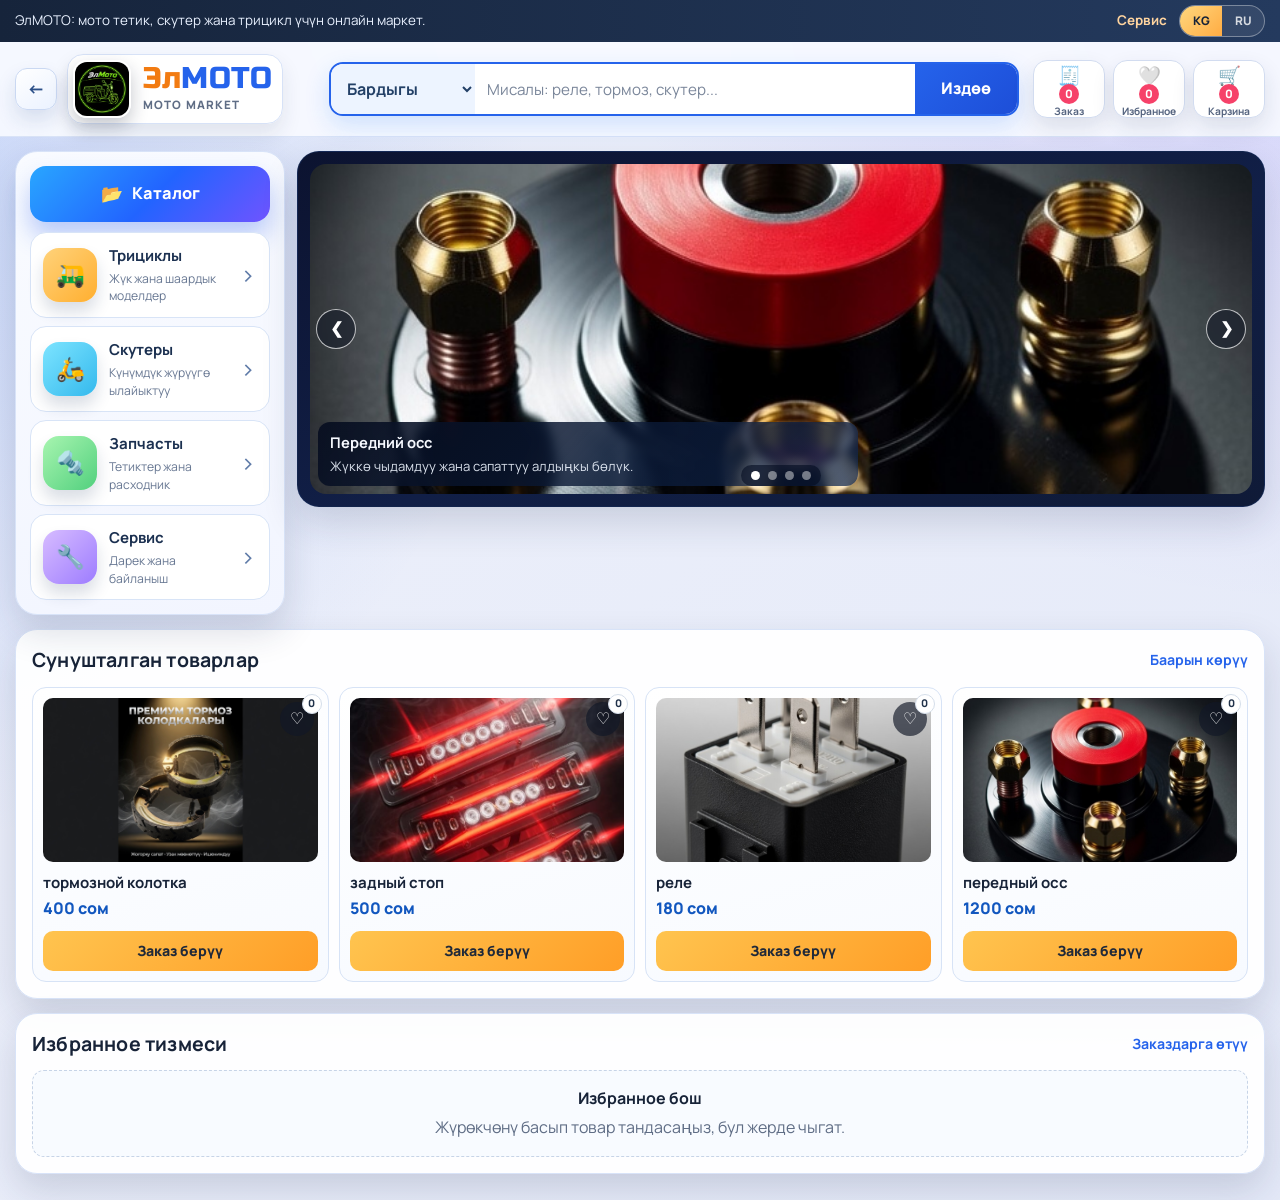
==== commit d5cfb28f: "Unify admin entry and modernize home/shop order UI" ====
--- a/index.html
+++ b/index.html
@@ -42,13 +42,13 @@
         <div class="shell top-row">
             <div class="brand-wrap">
                 <button id="go-back-btn" class="back-nav-btn" type="button" aria-label="Артка кайтуу">←</button>
-                <a href="shop.html?panel=orders" class="brand-block" aria-label="ЭлМОТО басканда заказдарга өтүү">
+                <div class="brand-block" aria-label="ЭлМОТО бренди">
                     <img src="assets/emoto-logo.jpeg" alt="ЭлМОТО эмблемасы">
                     <div class="brand-text">
                         <p class="brand-title"><span class="brand-el">Эл</span><span class="brand-moto">МОТО</span></p>
                         <p class="brand-sub">moto market</p>
                     </div>
-                </a>
+                </div>
             </div>
 
             <form id="home-search-form" class="home-search" autocomplete="off" role="search">
--- a/home.css
+++ b/home.css
@@ -1,18 +1,18 @@
 :root {
-    --bg: #f1f4fb;
-    --bg-accent: #e9f4ff;
+    --bg: #edf0fb;
+    --bg-accent: #e9eeff;
     --surface: #ffffff;
-    --surface-soft: #f8fbff;
+    --surface-soft: #f4f7ff;
     --text: #172338;
     --muted: #5f6d85;
-    --line: #d6e1f0;
-    --primary: #1f73f2;
-    --primary-strong: #1252b0;
-    --accent: #ff8c1a;
-    --accent-strong: #e76d00;
+    --line: #d2dcf0;
+    --primary: #2563eb;
+    --primary-strong: #1d4ed8;
+    --accent: #ff9f1a;
+    --accent-strong: #f27b11;
     --rose: #f64169;
-    --shadow-sm: 0 7px 18px rgba(16, 29, 55, 0.1);
-    --shadow-md: 0 14px 34px rgba(16, 29, 55, 0.16);
+    --shadow-sm: 0 10px 22px rgba(28, 43, 82, 0.12);
+    --shadow-md: 0 16px 36px rgba(28, 43, 82, 0.16);
 }
 
 * {
@@ -31,9 +31,9 @@
     font-family: 'Manrope', sans-serif;
     color: var(--text);
     background:
-        radial-gradient(circle at -8% 14%, rgba(31, 115, 242, 0.18) 0%, rgba(31, 115, 242, 0) 42%),
-        radial-gradient(circle at 108% -6%, rgba(255, 140, 26, 0.16) 0%, rgba(255, 140, 26, 0) 40%),
-        var(--bg);
+        radial-gradient(circle at -10% 16%, rgba(37, 99, 235, 0.2) 0%, rgba(37, 99, 235, 0) 38%),
+        radial-gradient(circle at 102% -8%, rgba(103, 76, 255, 0.18) 0%, rgba(103, 76, 255, 0) 38%),
+        linear-gradient(140deg, #eef1fb 0%, #e4e9f8 100%);
     line-height: 1.45;
 }
 
@@ -85,9 +85,9 @@
     position: sticky;
     top: 0;
     z-index: 70;
-    background: rgba(255, 255, 255, 0.97);
-    border-bottom: 1px solid var(--line);
-    backdrop-filter: blur(10px);
+    background: rgba(248, 250, 255, 0.92);
+    border-bottom: 1px solid #d9e3f7;
+    backdrop-filter: blur(12px);
 }
 
 .market-note {
@@ -163,20 +163,20 @@
 .back-nav-btn {
     width: 42px;
     height: 42px;
-    border: 1px solid var(--line);
-    border-radius: 11px;
-    background: var(--surface);
-    color: #283b59;
+    border: 1px solid #cad8f2;
+    border-radius: 12px;
+    background: linear-gradient(145deg, #ffffff 0%, #ebf2ff 100%);
+    color: #2b4f88;
     font-size: 1.1rem;
-    font-weight: 800;
-    box-shadow: var(--shadow-sm);
+    font-weight: 900;
+    box-shadow: 0 10px 20px rgba(29, 64, 133, 0.14);
     cursor: pointer;
     transition: 0.2s ease;
 }
 
 .back-nav-btn:hover {
     transform: translateY(-1px);
-    border-color: #b9cae0;
+    border-color: #95afe0;
 }
 
 .brand-block {
@@ -184,6 +184,12 @@
     align-items: center;
     gap: 12px;
     min-width: 0;
+    cursor: default;
+    border: 1px solid #d7e2f7;
+    border-radius: 16px;
+    padding: 5px 10px 5px 5px;
+    background: rgba(255, 255, 255, 0.95);
+    box-shadow: 0 10px 20px rgba(26, 47, 82, 0.1);
 }
 
 .brand-block img {
@@ -331,30 +337,32 @@
 .catalog-column,
 .hero-slider,
 .recommended {
-    border: 1px solid var(--line);
-    border-radius: 18px;
-    background: var(--surface);
+    border: 1px solid #d8e3f8;
+    border-radius: 22px;
+    background: rgba(255, 255, 255, 0.97);
     box-shadow: var(--shadow-md);
 }
 
 .catalog-column {
-    padding: 10px;
+    padding: 14px;
+    background: linear-gradient(160deg, #f9fbff 0%, #f2f5ff 100%);
 }
 
 .catalog-toggle {
     width: 100%;
     border: 0;
-    border-radius: 12px;
-    min-height: 48px;
+    border-radius: 16px;
+    min-height: 56px;
     display: flex;
     align-items: center;
     gap: 9px;
     justify-content: center;
-    background: linear-gradient(135deg, #1f73f2 0%, #145fcf 100%);
+    background: linear-gradient(135deg, #29a6ff 0%, #2264ff 52%, #6f54ff 100%);
     color: #fff;
-    font-size: 0.98rem;
+    font-size: 1.02rem;
     font-weight: 800;
     cursor: pointer;
+    box-shadow: 0 14px 24px rgba(51, 98, 236, 0.32);
 }
 
 .catalog-toggle-icon {
@@ -368,21 +376,33 @@
 }
 
 .catalog-item {
-    border: 1px solid #dbe5f1;
-    border-radius: 12px;
-    background: linear-gradient(145deg, #ffffff 0%, #f8fbff 100%);
-    padding: 10px;
-    display: grid;
-    grid-template-columns: 34px minmax(0, 1fr);
-    gap: 9px;
+    position: relative;
+    border: 1px solid #d8e4f7;
+    border-radius: 16px;
+    background: #ffffff;
+    padding: 12px 38px 12px 12px;
+    display: grid;
+    grid-template-columns: 54px minmax(0, 1fr);
+    gap: 12px;
     align-items: center;
     transition: 0.2s ease;
 }
 
 .catalog-item:hover {
-    transform: translateY(-1px);
-    box-shadow: var(--shadow-sm);
-    border-color: #bfd2ea;
+    transform: translateY(-2px);
+    box-shadow: 0 12px 22px rgba(32, 55, 96, 0.14);
+    border-color: #a9c3ea;
+}
+
+.catalog-item::after {
+    content: '›';
+    position: absolute;
+    right: 14px;
+    top: 50%;
+    transform: translateY(-50%);
+    font-size: 1.55rem;
+    color: #5f7ba8;
+    font-weight: 400;
 }
 
 .catalog-item:nth-child(1) .catalog-icon {
@@ -402,33 +422,35 @@
 }
 
 .catalog-icon {
-    width: 34px;
-    height: 34px;
-    border-radius: 10px;
+    width: 54px;
+    height: 54px;
+    border-radius: 16px;
     display: grid;
     place-items: center;
-    font-size: 1rem;
+    font-size: 1.45rem;
     color: #162338;
+    box-shadow: 0 10px 16px rgba(24, 52, 96, 0.16);
 }
 
 .catalog-item strong {
     display: block;
-    font-size: 0.92rem;
+    font-size: 0.94rem;
     color: #1b3050;
 }
 
-.catalog-item span {
+.catalog-item > div span {
     display: block;
     color: #677792;
-    font-size: 0.79rem;
-    margin-top: 2px;
+    font-size: 0.76rem;
+    margin-top: 3px;
 }
 
 .hero-slider {
     position: relative;
     overflow: hidden;
-    padding: 10px;
-    background: linear-gradient(180deg, #fff 0%, #f6f9ff 100%);
+    padding: 12px;
+    background: linear-gradient(160deg, #0c1330 0%, #111f47 55%, #0f1a37 100%);
+    border-color: rgba(23, 48, 98, 0.55);
 }
 
 .hero-slides {
@@ -448,9 +470,9 @@
     height: 330px;
     min-height: 330px;
     object-fit: cover;
-    border-radius: 14px;
+    border-radius: 16px;
     display: block;
-    background: #111827;
+    background: #090f25;
 }
 
 .slide-arrow {
@@ -487,7 +509,7 @@
     display: flex;
     align-items: center;
     gap: 8px;
-    background: rgba(0, 0, 0, 0.22);
+    background: rgba(6, 14, 34, 0.62);
     padding: 6px 10px;
     border-radius: 999px;
 }
@@ -515,7 +537,7 @@
     max-width: min(100%, 540px);
     border-radius: 12px;
     padding: 10px 12px;
-    background: linear-gradient(135deg, rgba(13, 20, 34, 0.86) 0%, rgba(19, 35, 62, 0.74) 100%);
+    background: linear-gradient(135deg, rgba(6, 13, 31, 0.9) 0%, rgba(16, 39, 79, 0.72) 100%);
     color: #f6f9ff;
     backdrop-filter: blur(4px);
 }
@@ -534,7 +556,8 @@
 
 .recommended {
     margin-top: 14px;
-    padding: 14px;
+    padding: 16px;
+    background: rgba(255, 255, 255, 0.95);
 }
 
 .section-head {
@@ -547,7 +570,7 @@
 
 .section-head h2 {
     margin: 0;
-    font-size: 1.16rem;
+    font-size: 1.22rem;
     letter-spacing: 0.2px;
 }
 
@@ -565,17 +588,17 @@
 
 .rec-card {
     position: relative;
-    border: 1px solid #dde7f3;
-    border-radius: 12px;
-    background: #fff;
+    border: 1px solid #d7e3f6;
+    border-radius: 14px;
+    background: linear-gradient(165deg, #ffffff 0%, #f7faff 100%);
     padding: 10px;
     transition: 0.2s ease;
 }
 
 .rec-card:hover {
-    transform: translateY(-1px);
-    border-color: #bdd0e8;
-    box-shadow: var(--shadow-sm);
+    transform: translateY(-2px);
+    border-color: #acc6ea;
+    box-shadow: 0 12px 22px rgba(36, 60, 100, 0.14);
 }
 
 .rec-card img {
@@ -604,7 +627,7 @@
     text-align: center;
     border-radius: 10px;
     padding: 10px 0;
-    background: linear-gradient(135deg, #ffbe55 0%, #ff9c2f 100%);
+    background: linear-gradient(135deg, #ffc44f 0%, #ff9e27 100%);
     color: #202939;
     font-weight: 800;
     font-size: 0.88rem;
@@ -860,12 +883,14 @@
     }
 
     .catalog-item {
-        grid-template-columns: 32px minmax(0, 1fr);
+        grid-template-columns: 42px minmax(0, 1fr);
+        padding-right: 34px;
     }
 
     .catalog-icon {
-        width: 32px;
-        height: 32px;
+        width: 42px;
+        height: 42px;
+        font-size: 1.2rem;
     }
 
     .rec-card img,
